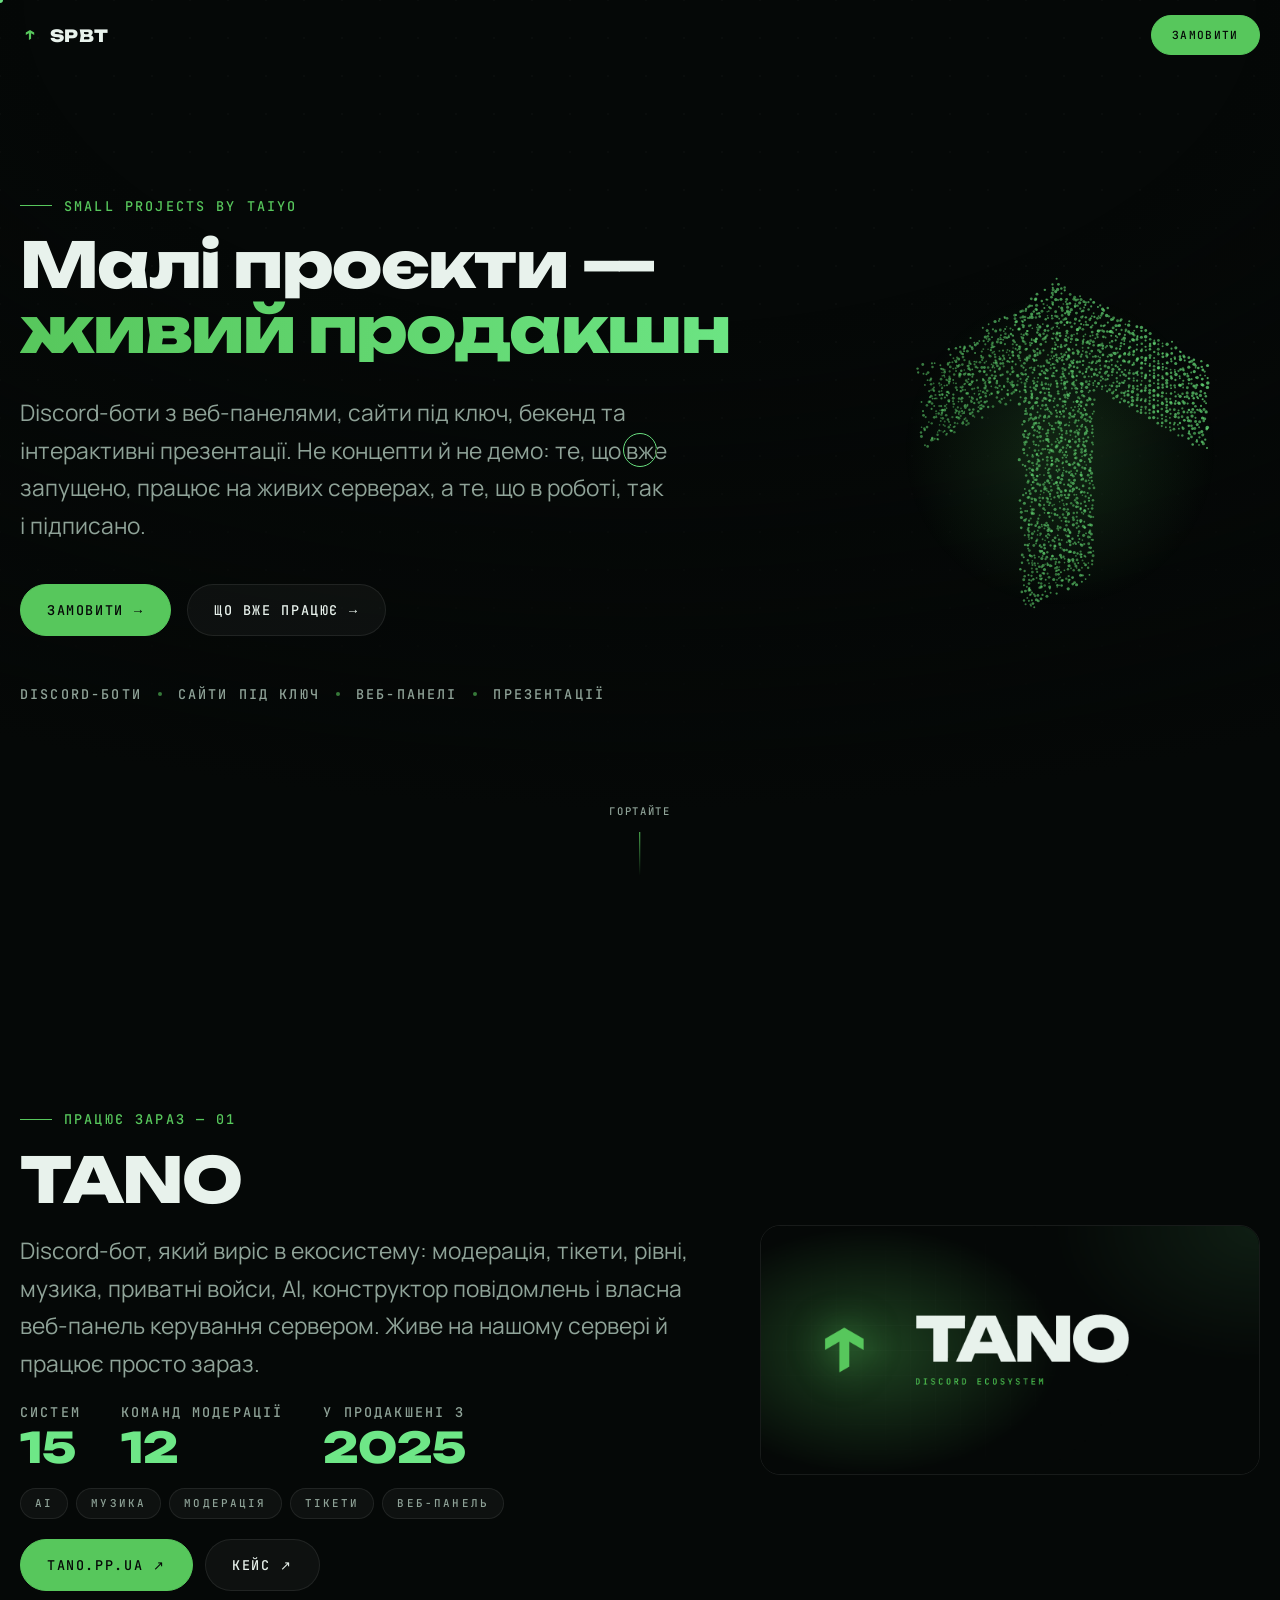
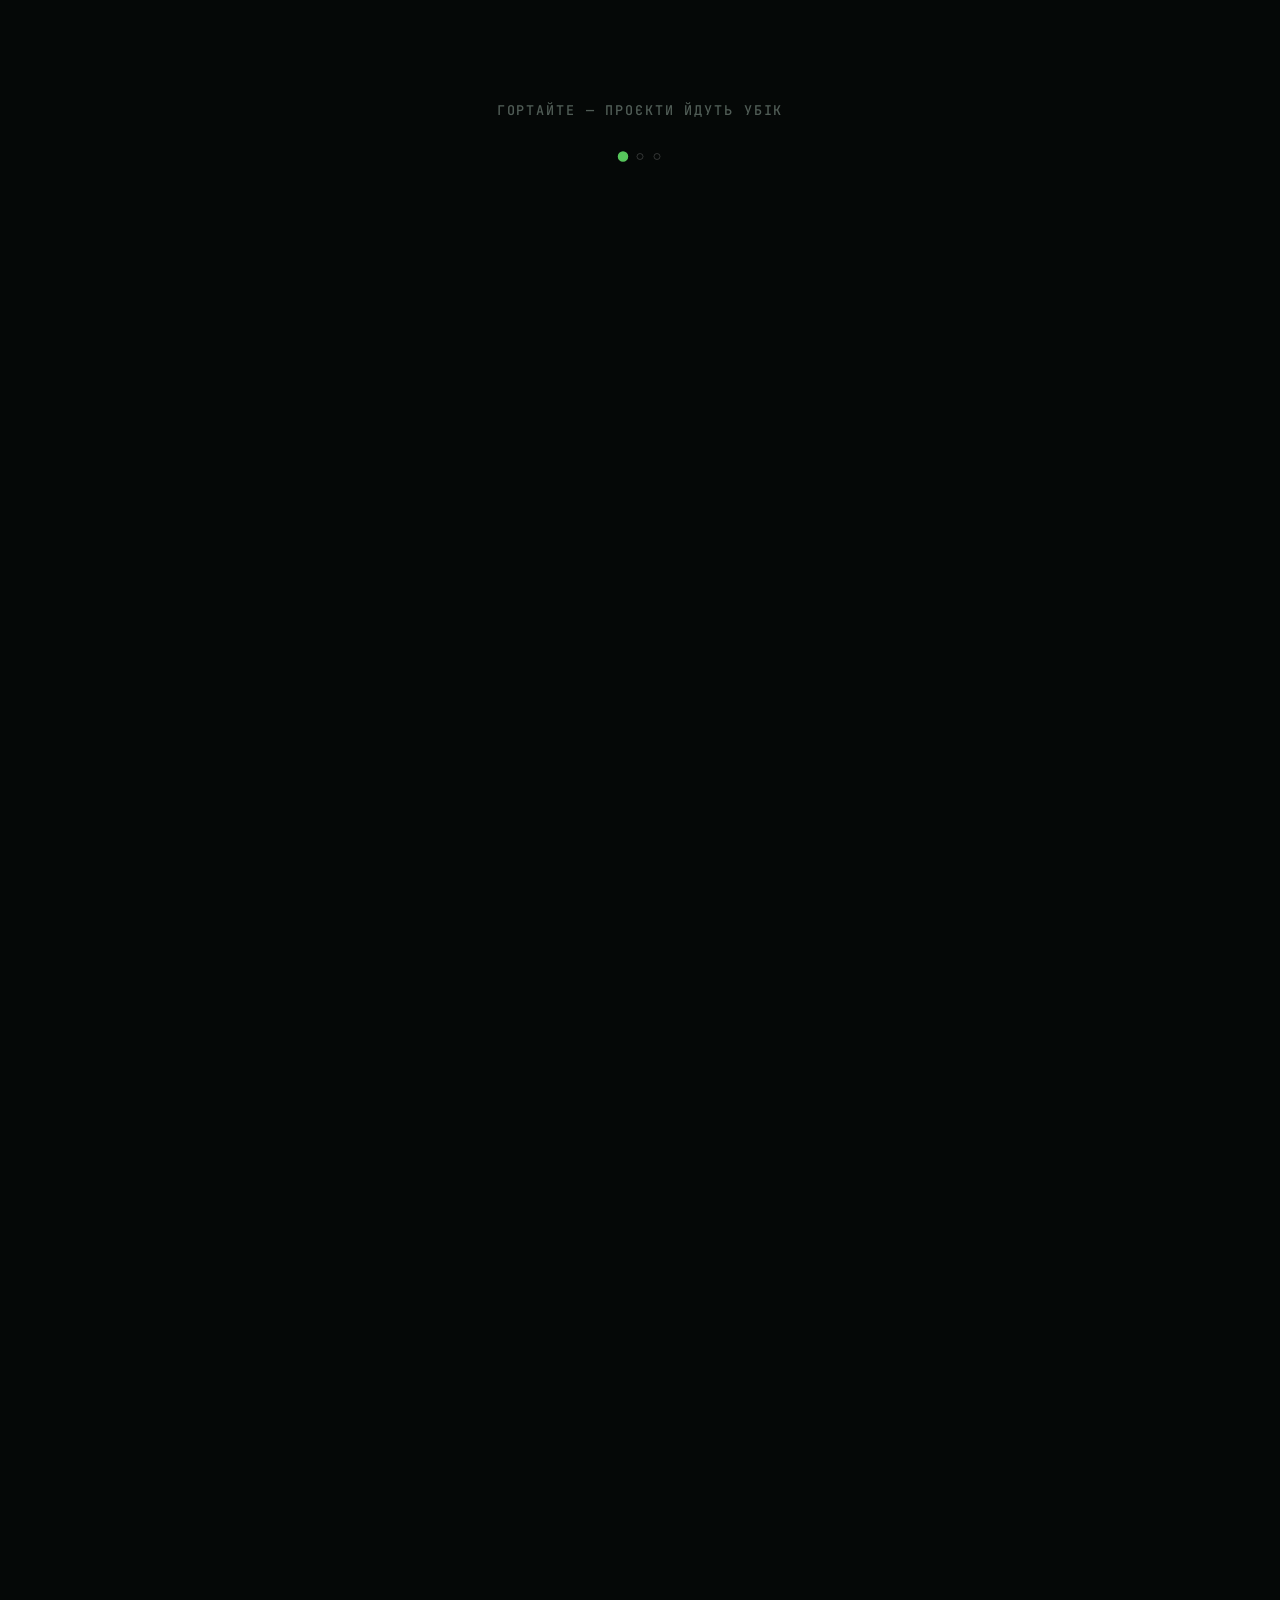
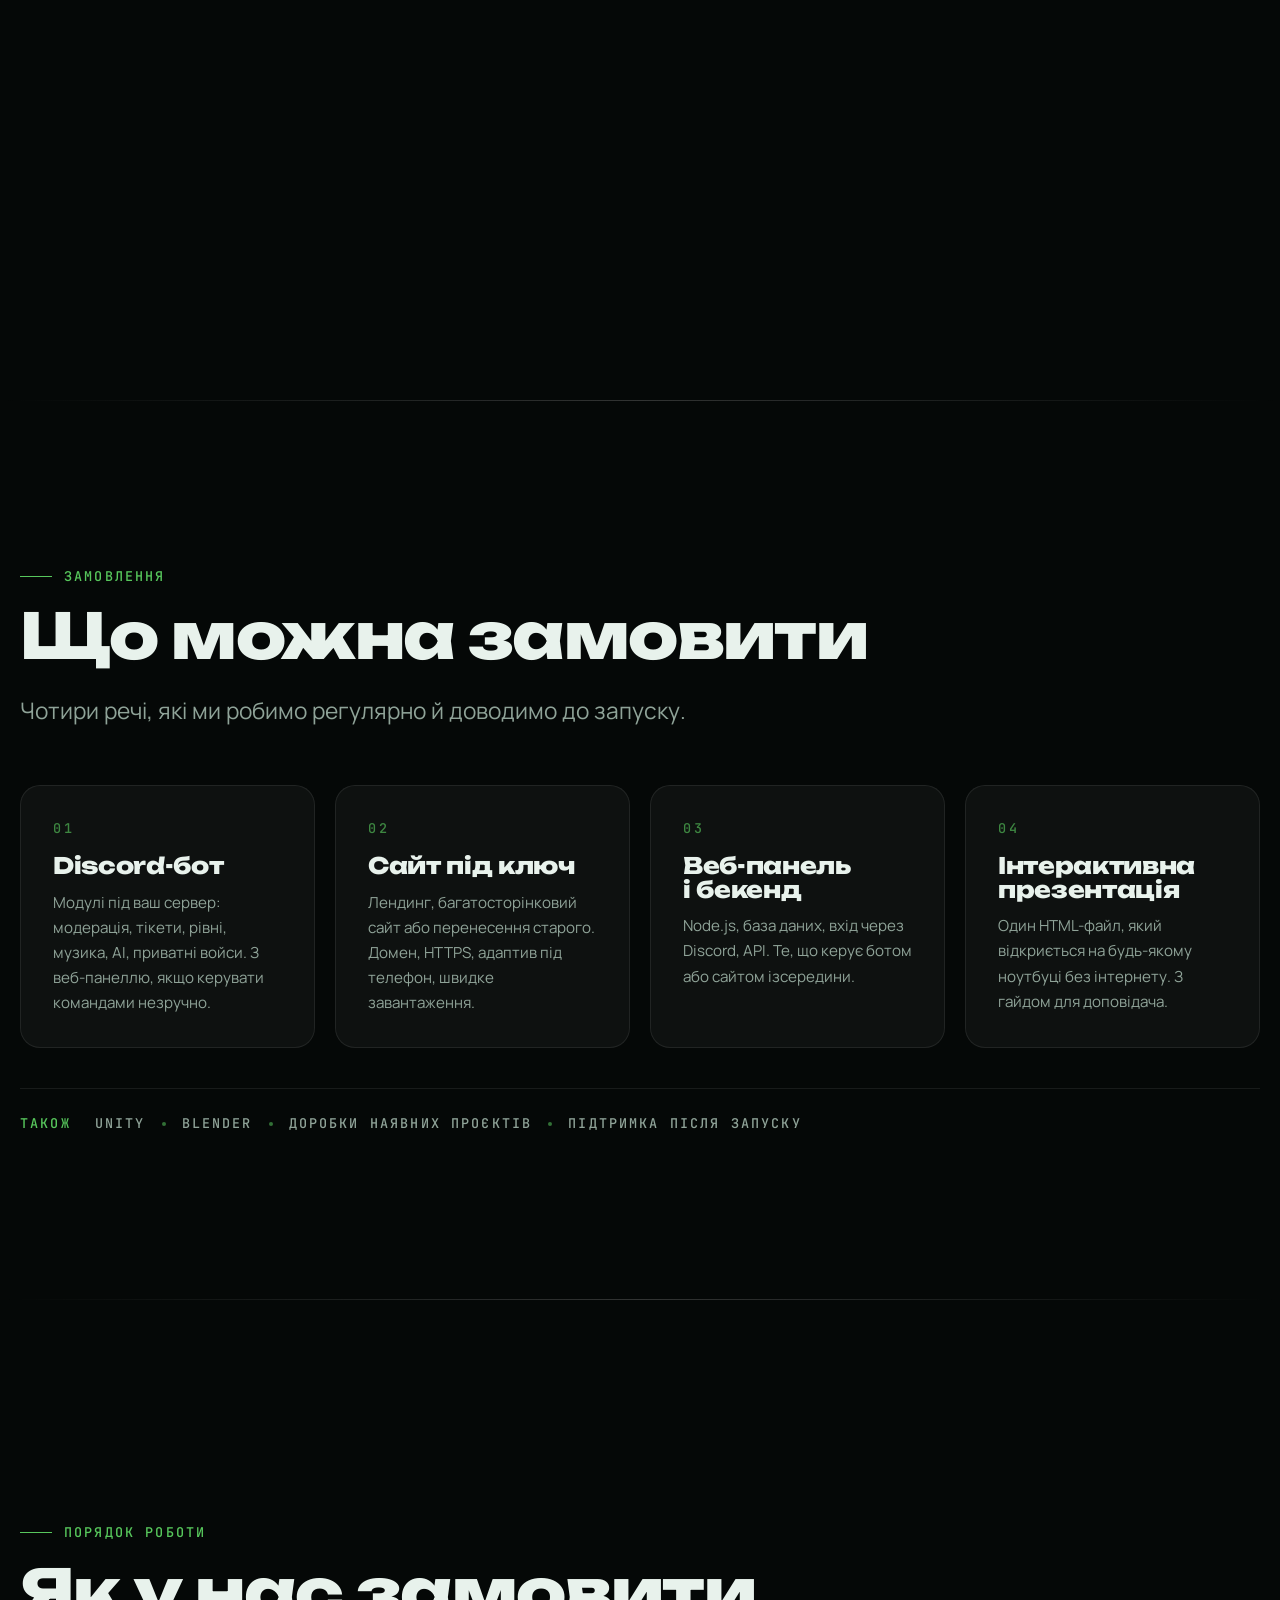
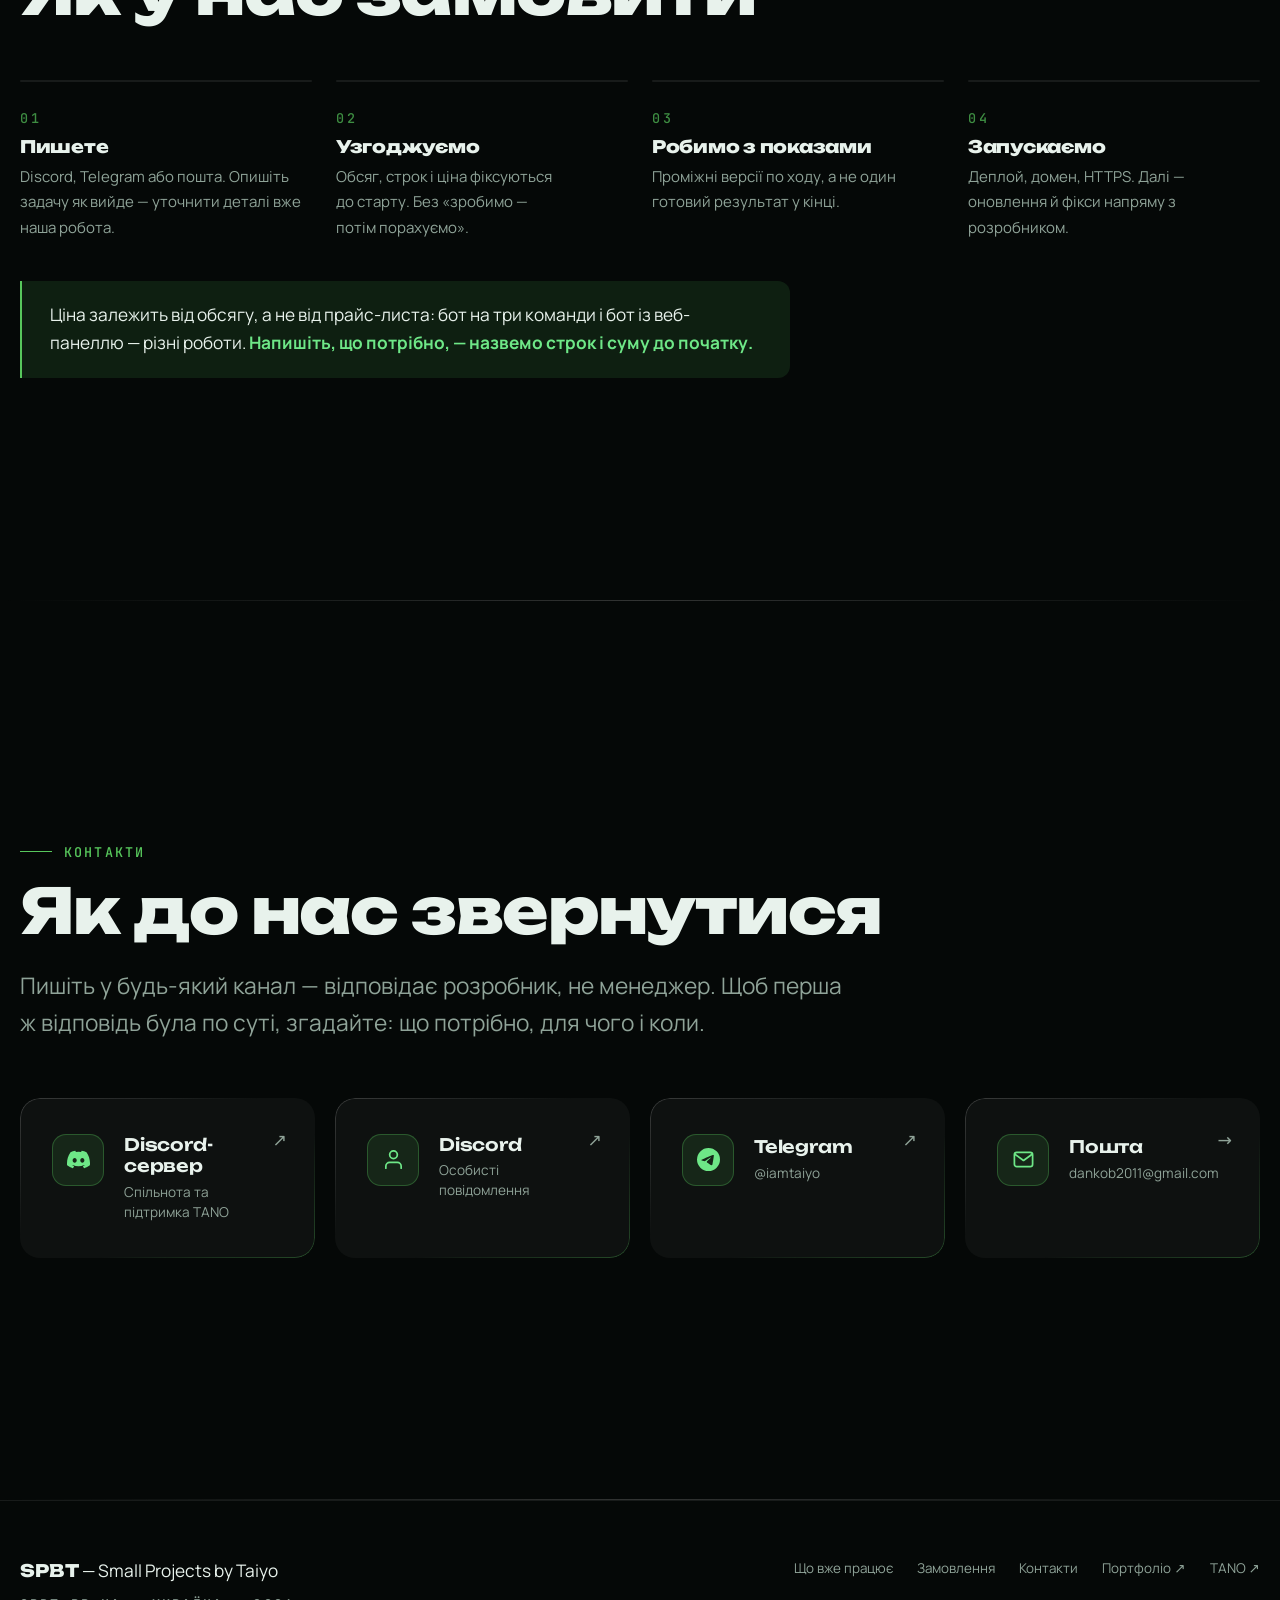
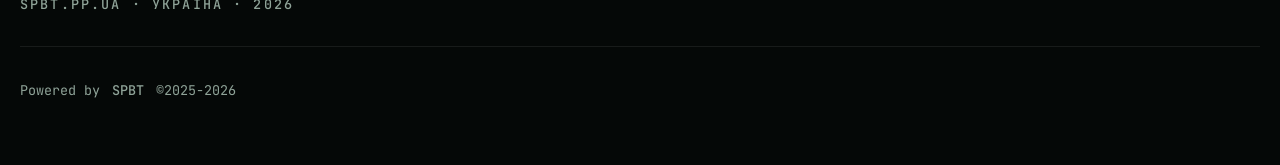
==== index.html @ ff8e498a "fix: say only "a school site" about the unlaunched project Same redaction as the portfolio: the inst" ====
<!doctype html>
<!-- `slides` scopes the scroll-snap layout to this page, exactly as on the
     portfolio: 404.html is an ordinary short document and must not inherit
     mandatory snapping or a zeroed scroll-padding. -->
<html lang="uk" class="slides">
<head>
<meta charset="utf-8">
<meta name="viewport" content="width=device-width,initial-scale=1">
<script>
  document.documentElement.classList.add('js');
  window.__spbtFailsafe = setTimeout(function () {
    document.documentElement.classList.add('js-stalled');
  }, 2500);
</script>
<title>SPBT</title>
<meta name="description" content="SPBT (Small Projects by Taiyo) — Discord-боти з веб-панелями, сайти під ключ, бекенд та інтерактивні презентації на замовлення. Дивіться, що вже працює, і пишіть напряму розробнику.">
<meta name="author" content="Taiyo Asano">
<meta name="theme-color" content="#050807">
<link rel="icon" href="/assets/img/favicon.svg" type="image/svg+xml">
<link rel="canonical" href="https://spbt.pp.ua/">
<meta property="og:type" content="website">
<meta property="og:locale" content="uk_UA">
<meta property="og:site_name" content="SPBT">
<meta property="og:title" content="SPBT — Discord-боти, сайти та презентації на замовлення">
<meta property="og:description" content="Малі проєкти — живий продакшн. Discord-боти з веб-панелями, сайти під ключ, бекенд та інтерактивні презентації. Пишіть напряму розробнику.">
<meta property="og:url" content="https://spbt.pp.ua/">
<meta property="og:image" content="https://spbt.pp.ua/assets/img/og.png">
<meta name="twitter:card" content="summary_large_image">
<meta name="twitter:title" content="SPBT — Discord-боти, сайти та презентації на замовлення">
<meta name="twitter:description" content="Малі проєкти — живий продакшн. Боти, сайти, бекенд, презентації. Пишіть напряму розробнику.">
<meta name="twitter:image" content="https://spbt.pp.ua/assets/img/og.png">
<link rel="preload" href="/assets/fonts/unbounded-800-cyrillic.woff2" as="font" type="font/woff2" crossorigin>
<link rel="preload" href="/assets/fonts/manrope-400-cyrillic.woff2" as="font" type="font/woff2" crossorigin>
<link rel="stylesheet" href="/assets/css/base.css">
<link rel="stylesheet" href="/assets/css/layout.css">
<link rel="stylesheet" href="/assets/css/components.css">
<link rel="stylesheet" href="/assets/css/spbt.css">
<script type="module" src="/assets/js/site.js"></script>
</head>
<body>
<canvas id="bg-grid" aria-hidden="true"></canvas>
<div class="cursor-dot" aria-hidden="true"></div>
<div class="cursor-ring" aria-hidden="true"></div>
<div class="page-wipe" aria-hidden="true"></div>

<a class="u-sr" href="#work">Перейти до вмісту</a>

<header class="nav" data-nav>
  <div class="nav__inner">
    <a class="nav__logo" href="#top" aria-label="SPBT — на початок">
      <svg viewBox="0 0 2000 2000" aria-hidden="true"><polygon points="1000,510 1420,755 1420,1000 1108,818 1108,1364 892,1490 892,818 580,1000 580,755" fill="currentColor"/></svg>
      SPBT
    </a>
    <a class="btn btn--sm btn--primary nav__cta" data-magnetic href="#contact">Замовити</a>
  </div>
</header>

<main>

  <!-- ═══ 01 · Hero ══════════════════════════════════════════════════ -->
  <section class="hero snap" id="top">
    <div class="hero__inner u-container">
      <div class="hero__copy">
        <p class="u-mono u-eyebrow" data-reveal>Small Projects by Taiyo</p>
        <!-- Заголовок без крапки в кінці й із незламним пробілом перед тире:
             тире не має лишатися саме на рядку, якщо рядок таки переноситься.
             Довжина рядків тут не декоративна, а вимірена — див. коментар про
             .hero__title у assets/css/spbt.css. -->
        <h1 class="hero__title">
          <span data-type-in>Малі проєкти&nbsp;—</span>
          <span class="u-outline" data-reveal data-reveal-delay="2">живий продакшн</span>
        </h1>
        <!-- Раніше тут стояло «усе, що на цій сторінці, вже працює» — і сама
             ж сторінка це заперечувала: сайт школи тричі позначений як
             «у розробці». Обіцянка, яку власний текст поруч спростовує, шкодить
             більше, ніж скромніше формулювання. -->
        <p class="hero__lead" data-reveal data-reveal-delay="1">
          Discord-боти з веб-панелями, сайти під ключ, бекенд та інтерактивні
          презентації. Не концепти й не демо: те, що вже запущено, працює на
          живих серверах, а те, що в роботі, так і підписано.
        </p>
        <div class="hero__actions" data-reveal data-reveal-delay="2">
          <a class="btn btn--primary" data-magnetic href="#contact">Замовити <span aria-hidden="true">→</span></a>
          <a class="btn" data-magnetic href="#work">Що вже працює <span aria-hidden="true">→</span></a>
        </div>
        <ul class="hero__tags u-mono" data-reveal data-reveal-delay="3">
          <li>Discord-боти</li><li>Сайти під ключ</li><li>Веб-панелі</li><li>Презентації</li>
        </ul>
      </div>

      <div class="hero__visual" data-reveal data-reveal-delay="2">
        <div class="glyph-card">
          <canvas id="hero-mark" aria-hidden="true"></canvas>
        </div>
      </div>
    </div>
    <div class="hero__scroll u-mono" aria-hidden="true"><span>Гортайте</span><i></i></div>
  </section>

  <!-- ═══ 02–04 · Що вже працює, горизонтально ═══════════════════════
       Те саме рішення, що на портфоліо: секція втричі вища за екран, у ній
       sticky-сцена, а рух панелей дає translateX від прогресу звичайної
       вертикальної прокрутки. Скрол лишається нативним — скролбар, клавіші
       й пошук по сторінці працюють. Три невидимі якорі дають по одній
       snap-точці на панель.                                           -->
  <section class="pjtrack" id="work" data-pjtrack>
    <span class="pjtrack__anchor pjtrack__anchor--1" aria-hidden="true"></span>
    <span class="pjtrack__anchor pjtrack__anchor--2" aria-hidden="true"></span>
    <span class="pjtrack__anchor pjtrack__anchor--3" aria-hidden="true"></span>

    <div class="pjtrack__stage">
      <div class="pjtrack__row" data-pjrow>

        <article class="pjslide pj" id="tano">
          <div class="u-container pj__inner">
            <div class="pj__copy">
              <p class="u-mono u-eyebrow" data-reveal>Працює зараз — 01</p>
              <h2 class="pj__title" data-reveal data-reveal-delay="1">TANO</h2>
              <p class="pj__lead" data-reveal data-reveal-delay="2">
                Discord-бот, який виріс в екосистему: модерація, тікети, рівні,
                музика, приватні войси, AI, конструктор повідомлень і власна
                веб-панель керування сервером. Живе на нашому сервері й працює
                просто зараз.
              </p>
              <dl class="stats" data-reveal data-reveal-delay="3">
                <div><dt class="u-mono">Систем</dt><dd data-counter="15">15</dd></div>
                <div><dt class="u-mono">Команд модерації</dt><dd data-counter="12">12</dd></div>
                <div><dt class="u-mono">У продакшені з</dt><dd>2025</dd></div>
              </dl>
              <ul class="chips u-mono" data-reveal data-reveal-delay="4">
                <li>AI</li><li>Музика</li><li>Модерація</li><li>Тікети</li><li>Веб-панель</li>
              </ul>
              <div class="card__actions" data-reveal data-reveal-delay="5">
                <a class="btn btn--primary" data-magnetic href="https://tano.pp.ua/" target="_blank" rel="noopener">tano.pp.ua <span aria-hidden="true">↗</span></a>
                <!-- aria-label, бо на сторінці два посилання з текстом «Кейс»:
                     у списку посилань екранного читача вони були б нерозрізненні.
                     Видимий текст входить у назву, тому керування голосом
                     («натисни Кейс») теж працює. -->
                <a class="btn" data-magnetic href="https://taiyo.is-a.dev/tano/" target="_blank" rel="noopener" aria-label="Кейс TANO">Кейс <span aria-hidden="true">↗</span></a>
              </div>
            </div>
            <div class="pj__visual" data-reveal data-reveal-delay="2">
              <img src="/assets/img/tano-banner.png" width="1280" height="640" loading="lazy"
                   alt="Логотип TANO: зелена стрілка-Т і напис TANO на темному тлі">
            </div>
          </div>
        </article>

        <article class="pjslide pj" id="sites">
          <div class="u-container pj__inner">
            <div class="pj__copy">
              <p class="u-mono u-eyebrow" data-reveal>Працює зараз — 02</p>
              <h2 class="pj__title" data-reveal data-reveal-delay="1">Сайти під ключ</h2>
              <p class="pj__lead" data-reveal data-reveal-delay="2">
                Верстка, бекенд, домен, HTTPS, деплой. Живі приклади —
                <strong class="u-nb">taiyo.is-a.dev</strong> і сторінка, яку ви читаєте:
                статика без фреймворків, самохостні шрифти, нуль залежностей.
                У роботі — сайт школи: оновлюємо дизайн.
              </p>
              <ul class="chips u-mono" data-reveal data-reveal-delay="3">
                <li>Статика</li><li>Node.js</li><li>GitHub Pages</li><li>Власний сервер</li><li>Адаптив</li>
              </ul>
              <div class="card__actions" data-reveal data-reveal-delay="4">
                <a class="btn btn--primary" data-magnetic href="https://taiyo.is-a.dev/" target="_blank" rel="noopener">taiyo.is-a.dev <span aria-hidden="true">↗</span></a>
              </div>
            </div>
            <!-- Знімок навмисно розмитий і під водяним знаком: проєкт не
                 запущено, а показувати чужу сторінку до релізу — не наше право.
                 Ні назви закладу, ні подробиць тут теж немає. Розмиття та штамп
                 накладені CSS-ом, сам файл недоторканий, тому на запуску це
                 знімається одним рядком. -->
            <div class="pj__visual" data-reveal data-reveal-delay="2">
              <div class="teaser__shot">
                <img src="/assets/img/ftl-shot.jpg" width="1100" height="688" loading="lazy"
                     alt="Розмитий фрагмент майбутнього сайту школи під водяним знаком «скоро»">
                <span class="teaser__mark" aria-hidden="true">
                  <i>СКОРО</i><i>СКОРО</i><i>СКОРО</i><i>СКОРО</i><i>СКОРО</i><i>СКОРО</i>
                </span>
              </div>
              <p class="u-mono teaser__state">Сайт школи — у розробці</p>
            </div>
          </div>
        </article>

        <article class="pjslide pj" id="decks">
          <div class="u-container pj__inner">
            <div class="pj__copy">
              <p class="u-mono u-eyebrow" data-reveal>Працює зараз — 03</p>
              <h2 class="pj__title" data-reveal data-reveal-delay="1">Інтерактивні презентації</h2>
              <p class="pj__lead" data-reveal data-reveal-delay="2">
                Доповідь як один HTML-файл: вшиті шрифти, робота без інтернету,
                керування пультом, інтерактивні слайди. Приклад — «Play, Emotions
                &amp; AI» для UATEFL Conference Lviv 2026. Замовниця — Olena Kobzar.
                Матеріали публікуються за її згодою.
              </p>
              <ul class="chips u-mono" data-reveal data-reveal-delay="3">
                <li>Один файл</li><li>Офлайн</li><li>Вшиті шрифти</li><li>Гайд для доповідача</li>
              </ul>
              <div class="card__actions" data-reveal data-reveal-delay="4">
                <a class="btn btn--primary" data-magnetic href="https://taiyo.is-a.dev/decks/" target="_blank" rel="noopener" aria-label="Кейс презентації">Кейс <span aria-hidden="true">↗</span></a>
                <a class="btn" data-magnetic href="#order">Замовити <span aria-hidden="true">→</span></a>
              </div>
            </div>
            <div class="pj__visual" data-reveal data-reveal-delay="2">
              <img src="/assets/img/deck-shot.jpg" width="1100" height="688" loading="lazy"
                   alt="Титульний слайд презентації Play, Emotions and AI із заголовком та даними доповідачки">
            </div>
          </div>
        </article>

      </div><!-- /.pjtrack__row -->

      <div class="pjtrack__dots" data-pjdots aria-hidden="true">
        <span class="is-on"></span><span></span><span></span>
      </div>
      <p class="pjtrack__hint u-mono" aria-hidden="true">Гортайте — проєкти йдуть убік</p>
    </div><!-- /.pjtrack__stage -->
  </section>

  <!-- ═══ 05 · Що можна замовити ═════════════════════════════════════ -->
  <section class="section section--soft snap" id="order">
    <div class="u-container">
      <p class="u-mono u-eyebrow" data-reveal>Замовлення</p>
      <h2 class="section__title" data-reveal data-reveal-delay="1">Що можна замовити</h2>
      <p class="section__lead" data-reveal data-reveal-delay="2">
        Чотири речі, які ми робимо регулярно й доводимо до запуску.
      </p>
      <div class="cards cards--offer">
        <article class="card card--skill" data-tilt data-reveal data-reveal-delay="1">
          <span class="card__num u-mono">01</span>
          <h3>Discord-бот</h3>
          <p>Модулі під ваш сервер: модерація, тікети, рівні, музика, AI,
             приватні войси. З веб-панеллю, якщо керувати командами незручно.</p>
        </article>
        <article class="card card--skill" data-tilt data-reveal data-reveal-delay="2">
          <span class="card__num u-mono">02</span>
          <h3>Сайт під ключ</h3>
          <p>Лендинг, багатосторінковий сайт або перенесення старого. Домен, HTTPS,
             адаптив під телефон, швидке завантаження.</p>
        </article>
        <article class="card card--skill" data-tilt data-reveal data-reveal-delay="3">
          <span class="card__num u-mono">03</span>
          <h3>Веб-панель і бекенд</h3>
          <p>Node.js, база даних, вхід через Discord, API. Те, що керує ботом
             або сайтом ізсередини.</p>
        </article>
        <article class="card card--skill" data-tilt data-reveal data-reveal-delay="4">
          <span class="card__num u-mono">04</span>
          <h3>Інтерактивна презентація</h3>
          <p>Один HTML-файл, який відкриється на будь-якому ноутбуці без
             інтернету. З гайдом для доповідача.</p>
        </article>
      </div>
      <div class="also" data-reveal data-reveal-delay="5">
        <p class="also__label u-mono">Також</p>
        <ul class="facts u-mono">
          <li>Unity</li><li>Blender</li><li>Доробки наявних проєктів</li><li>Підтримка після запуску</li>
        </ul>
      </div>
    </div>
  </section>

  <!-- ═══ 06 · Як замовити ═══════════════════════════════════════════ -->
  <section class="section snap" id="how">
    <div class="u-container">
      <p class="u-mono u-eyebrow" data-reveal>Порядок роботи</p>
      <h2 class="section__title" data-reveal data-reveal-delay="1">Як у нас замовити</h2>
      <div class="flow">
        <div class="flow__step" data-reveal data-reveal-delay="1">
          <span class="flow__num u-mono">01</span>
          <h3>Пишете</h3>
          <p>Discord, Telegram або пошта. Опишіть задачу як вийде — уточнити
             деталі вже наша робота.</p>
        </div>
        <div class="flow__step" data-reveal data-reveal-delay="2">
          <span class="flow__num u-mono">02</span>
          <h3>Узгоджуємо</h3>
          <p>Обсяг, строк і ціна фіксуються до старту. Без «зробимо — потім
             порахуємо».</p>
        </div>
        <div class="flow__step" data-reveal data-reveal-delay="3">
          <span class="flow__num u-mono">03</span>
          <h3>Робимо з показами</h3>
          <p>Проміжні версії по ходу, а не один готовий результат у кінці.</p>
        </div>
        <div class="flow__step" data-reveal data-reveal-delay="4">
          <span class="flow__num u-mono">04</span>
          <h3>Запускаємо</h3>
          <p>Деплой, домен, HTTPS. Далі — оновлення й фікси напряму
             з розробником.</p>
        </div>
      </div>
      <p class="note" data-reveal data-reveal-delay="5">
        Ціна залежить від обсягу, а не від прайс-листа: бот на три команди
        і бот із веб-панеллю — різні роботи.
        <strong>Напишіть, що потрібно, — назвемо строк і суму до початку.</strong>
      </p>
    </div>
  </section>

  <!-- ═══ 07 · Контакти ══════════════════════════════════════════════ -->
  <section class="section section--soft snap" id="contact">
    <div class="u-container">
      <p class="u-mono u-eyebrow" data-reveal>Контакти</p>
      <h2 class="section__title" data-reveal data-reveal-delay="1">Як до нас звернутися</h2>
      <p class="section__lead" data-reveal data-reveal-delay="2">
        Пишіть у будь-який канал — відповідає розробник, не менеджер. Щоб перша
        ж відповідь була по суті, згадайте: що потрібно, для чого і коли.
      </p>
      <ul class="tiles">
        <li><a class="tile" data-magnetic data-reveal data-reveal-delay="1"
               href="https://discord.com/invite/b8QpW8W6fR" target="_blank" rel="noopener">
          <span class="tile__icon" aria-hidden="true"><svg viewBox="0 0 24 24" fill="currentColor"><path d="M20.317 4.37a19.79 19.79 0 0 0-4.885-1.515.074.074 0 0 0-.079.037c-.21.375-.444.865-.608 1.25a18.27 18.27 0 0 0-5.487 0 12.64 12.64 0 0 0-.617-1.25.077.077 0 0 0-.079-.037A19.736 19.736 0 0 0 3.677 4.37a.07.07 0 0 0-.032.027C.533 9.046-.32 13.58.099 18.058a.082.082 0 0 0 .031.056 19.9 19.9 0 0 0 5.993 3.03.078.078 0 0 0 .084-.028c.462-.63.874-1.295 1.226-1.994a.076.076 0 0 0-.041-.106 13.1 13.1 0 0 1-1.872-.892.077.077 0 0 1-.008-.128c.126-.094.252-.192.372-.291a.074.074 0 0 1 .078-.01c3.928 1.793 8.18 1.793 12.061 0a.074.074 0 0 1 .079.009c.12.099.246.198.373.292a.077.077 0 0 1-.007.128c-.598.35-1.22.644-1.873.891a.077.077 0 0 0-.04.107c.36.698.772 1.363 1.225 1.993a.076.076 0 0 0 .084.029 19.84 19.84 0 0 0 6.002-3.03.077.077 0 0 0 .032-.055c.5-5.177-.838-9.674-3.549-13.66a.061.061 0 0 0-.031-.029ZM8.02 15.331c-1.183 0-2.157-1.086-2.157-2.419 0-1.333.955-2.419 2.157-2.419 1.211 0 2.176 1.095 2.157 2.419 0 1.333-.956 2.419-2.157 2.419Zm7.975 0c-1.183 0-2.157-1.086-2.157-2.419 0-1.333.955-2.419 2.157-2.419 1.211 0 2.176 1.095 2.157 2.419 0 1.333-.946 2.419-2.157 2.419Z"/></svg></span>
          <span class="tile__label">Discord-сервер</span>
          <span class="tile__meta u-muted">Спільнота та підтримка TANO</span>
          <span class="tile__arrow" aria-hidden="true">↗</span>
        </a></li>

        <li><a class="tile" data-magnetic data-reveal data-reveal-delay="2"
               href="https://discord.com/users/1081494299205705738" target="_blank" rel="noopener">
          <span class="tile__icon" aria-hidden="true"><svg viewBox="0 0 24 24" fill="none" stroke="currentColor" stroke-width="1.8" stroke-linecap="round" stroke-linejoin="round"><path d="M20 21v-2a4 4 0 0 0-4-4H8a4 4 0 0 0-4 4v2"/><circle cx="12" cy="7" r="4"/></svg></span>
          <span class="tile__label">Discord</span>
          <span class="tile__meta u-muted">Особисті повідомлення</span>
          <span class="tile__arrow" aria-hidden="true">↗</span>
        </a></li>

        <li><a class="tile" data-magnetic data-reveal data-reveal-delay="3"
               href="https://t.me/iamtaiyo" target="_blank" rel="noopener">
          <span class="tile__icon" aria-hidden="true"><svg viewBox="0 0 24 24" fill="currentColor"><path d="M11.944 0A12 12 0 0 0 0 12a12 12 0 0 0 12 12 12 12 0 0 0 12-12A12 12 0 0 0 12 0a12 12 0 0 0-.056 0zm4.962 7.224c.1-.002.321.023.465.14a.506.506 0 0 1 .171.325c.016.093.036.306.02.472-.18 1.898-.962 6.502-1.36 8.627-.168.9-.499 1.201-.82 1.23-.696.065-1.225-.46-1.9-.902-1.056-.693-1.653-1.124-2.678-1.8-1.185-.78-.417-1.21.258-1.91.177-.184 3.247-2.977 3.307-3.23.007-.032.014-.15-.056-.212s-.174-.041-.249-.024c-.106.024-1.793 1.14-5.061 3.345-.48.33-.913.49-1.302.48-.428-.008-1.252-.241-1.865-.44-.752-.245-1.349-.374-1.297-.789.027-.216.325-.437.893-.663 3.498-1.524 5.83-2.529 6.998-3.014 3.332-1.386 4.025-1.627 4.476-1.635z"/></svg></span>
          <span class="tile__label">Telegram</span>
          <span class="tile__meta u-muted">@iamtaiyo</span>
          <span class="tile__arrow" aria-hidden="true">↗</span>
        </a></li>

        <li><a class="tile" data-magnetic data-reveal data-reveal-delay="4" href="mailto:dankob2011@gmail.com">
          <span class="tile__icon" aria-hidden="true"><svg viewBox="0 0 24 24" fill="none" stroke="currentColor" stroke-width="1.8" stroke-linecap="round" stroke-linejoin="round"><rect x="2.5" y="4.5" width="19" height="15" rx="2.5"/><path d="m3 6.5 9 6.5 9-6.5"/></svg></span>
          <span class="tile__label">Пошта</span>
          <span class="tile__meta u-muted">dankob2011@gmail.com</span>
          <span class="tile__arrow" aria-hidden="true">→</span>
        </a></li>
      </ul>
    </div>
  </section>

</main>

<footer class="footer">
  <div class="u-container footer__inner">
    <div class="footer__brand">
      <p><strong>SPBT</strong> — Small Projects by Taiyo</p>
      <p class="footer__meta u-mono">spbt.pp.ua · Україна · 2026</p>
    </div>
    <nav class="footer__nav" aria-label="Навігація у футері">
      <a href="#work">Що вже працює</a>
      <a href="#order">Замовлення</a>
      <a href="#contact">Контакти</a>
      <a href="https://taiyo.is-a.dev/" target="_blank" rel="noopener">Портфоліо <span aria-hidden="true">↗</span></a>
      <a href="https://tano.pp.ua/" target="_blank" rel="noopener">TANO <span aria-hidden="true">↗</span></a>
    </nav>
    <p class="footer__powered">
      Powered by <strong>SPBT</strong> <span>&copy;2025-2026</span>
    </p>
  </div>
</footer>
</body>
</html>
---- assets/css/base.css ----
/* ─── Fonts (self-hosted, latin + cyrillic subsets) ─────────────────────── */
@font-face{font-family:'JetBrains Mono';font-style:normal;font-weight:400;font-display:swap;src:url('/assets/fonts/jetbrains-mono-400-cyrillic.woff2') format('woff2');unicode-range:U+0301, U+0400-045F, U+0490-0491, U+04B0-04B1, U+2116;}
@font-face{font-family:'JetBrains Mono';font-style:normal;font-weight:400;font-display:swap;src:url('/assets/fonts/jetbrains-mono-400-latin.woff2') format('woff2');unicode-range:U+0000-00FF, U+0131, U+0152-0153, U+02BB-02BC, U+02C6, U+02DA, U+02DC, U+0304, U+0308, U+0329, U+2000-206F, U+20AC, U+2122, U+2191, U+2193, U+2212, U+2215, U+FEFF, U+FFFD;}
@font-face{font-family:'JetBrains Mono';font-style:normal;font-weight:500;font-display:swap;src:url('/assets/fonts/jetbrains-mono-500-cyrillic.woff2') format('woff2');unicode-range:U+0301, U+0400-045F, U+0490-0491, U+04B0-04B1, U+2116;}
@font-face{font-family:'JetBrains Mono';font-style:normal;font-weight:500;font-display:swap;src:url('/assets/fonts/jetbrains-mono-500-latin.woff2') format('woff2');unicode-range:U+0000-00FF, U+0131, U+0152-0153, U+02BB-02BC, U+02C6, U+02DA, U+02DC, U+0304, U+0308, U+0329, U+2000-206F, U+20AC, U+2122, U+2191, U+2193, U+2212, U+2215, U+FEFF, U+FFFD;}
@font-face{font-family:'Manrope';font-style:normal;font-weight:400;font-display:swap;src:url('/assets/fonts/manrope-400-cyrillic.woff2') format('woff2');unicode-range:U+0301, U+0400-045F, U+0490-0491, U+04B0-04B1, U+2116;}
@font-face{font-family:'Manrope';font-style:normal;font-weight:400;font-display:swap;src:url('/assets/fonts/manrope-400-latin.woff2') format('woff2');unicode-range:U+0000-00FF, U+0131, U+0152-0153, U+02BB-02BC, U+02C6, U+02DA, U+02DC, U+0304, U+0308, U+0329, U+2000-206F, U+20AC, U+2122, U+2191, U+2193, U+2212, U+2215, U+FEFF, U+FFFD;}
@font-face{font-family:'Manrope';font-style:normal;font-weight:500;font-display:swap;src:url('/assets/fonts/manrope-500-cyrillic.woff2') format('woff2');unicode-range:U+0301, U+0400-045F, U+0490-0491, U+04B0-04B1, U+2116;}
@font-face{font-family:'Manrope';font-style:normal;font-weight:500;font-display:swap;src:url('/assets/fonts/manrope-500-latin.woff2') format('woff2');unicode-range:U+0000-00FF, U+0131, U+0152-0153, U+02BB-02BC, U+02C6, U+02DA, U+02DC, U+0304, U+0308, U+0329, U+2000-206F, U+20AC, U+2122, U+2191, U+2193, U+2212, U+2215, U+FEFF, U+FFFD;}
@font-face{font-family:'Manrope';font-style:normal;font-weight:700;font-display:swap;src:url('/assets/fonts/manrope-700-cyrillic.woff2') format('woff2');unicode-range:U+0301, U+0400-045F, U+0490-0491, U+04B0-04B1, U+2116;}
@font-face{font-family:'Manrope';font-style:normal;font-weight:700;font-display:swap;src:url('/assets/fonts/manrope-700-latin.woff2') format('woff2');unicode-range:U+0000-00FF, U+0131, U+0152-0153, U+02BB-02BC, U+02C6, U+02DA, U+02DC, U+0304, U+0308, U+0329, U+2000-206F, U+20AC, U+2122, U+2191, U+2193, U+2212, U+2215, U+FEFF, U+FFFD;}
@font-face{font-family:'Unbounded';font-style:normal;font-weight:600;font-display:swap;src:url('/assets/fonts/unbounded-600-cyrillic.woff2') format('woff2');unicode-range:U+0301, U+0400-045F, U+0490-0491, U+04B0-04B1, U+2116;}
@font-face{font-family:'Unbounded';font-style:normal;font-weight:600;font-display:swap;src:url('/assets/fonts/unbounded-600-latin.woff2') format('woff2');unicode-range:U+0000-00FF, U+0131, U+0152-0153, U+02BB-02BC, U+02C6, U+02DA, U+02DC, U+0304, U+0308, U+0329, U+2000-206F, U+20AC, U+2122, U+2191, U+2193, U+2212, U+2215, U+FEFF, U+FFFD;}
@font-face{font-family:'Unbounded';font-style:normal;font-weight:800;font-display:swap;src:url('/assets/fonts/unbounded-800-cyrillic.woff2') format('woff2');unicode-range:U+0301, U+0400-045F, U+0490-0491, U+04B0-04B1, U+2116;}
@font-face{font-family:'Unbounded';font-style:normal;font-weight:800;font-display:swap;src:url('/assets/fonts/unbounded-800-latin.woff2') format('woff2');unicode-range:U+0000-00FF, U+0131, U+0152-0153, U+02BB-02BC, U+02C6, U+02DA, U+02DC, U+0304, U+0308, U+0329, U+2000-206F, U+20AC, U+2122, U+2191, U+2193, U+2212, U+2215, U+FEFF, U+FFFD;}

/* ─── Tokens ────────────────────────────────────────────────────────────── */
:root{
  --bg:#050807;
  --bg-soft:#07110C;
  --surface:rgba(255,255,255,.04);
  --surface-hi:rgba(255,255,255,.07);
  --border:rgba(255,255,255,.08);
  --border-hi:rgba(255,255,255,.18);
  --text:#E8F2EC;
  --muted:#8FA398;
  --green:#57C75C;
  --green-hi:#6EE787;

  --green-soft:rgba(87,199,92,.12);
  --green-line:rgba(87,199,92,.32);
  --glow:0 0 44px rgba(87,199,92,.26);
  --glow-sm:0 0 22px rgba(87,199,92,.22);

  --font-display:'Unbounded',system-ui,sans-serif;
  --font-body:'Manrope',system-ui,sans-serif;
  --font-mono:'JetBrains Mono',ui-monospace,'Cascadia Mono',monospace;

  --step--1:clamp(.76rem,.73rem + .16vw,.84rem);
  --step-0:clamp(1rem,.96rem + .2vw,1.08rem);
  --step-1:clamp(1.16rem,1.06rem + .5vw,1.42rem);
  --step-2:clamp(1.7rem,1.35rem + 1.6vw,2.7rem);
  --step-3:clamp(2.2rem,1.6rem + 2.9vw,4rem);
  --step-4:clamp(2.05rem,1.15rem + 4.6vw,4.4rem);

  --space:8px;
  --container:1280px;
  --radius:20px;
  --radius-sm:12px;
  --ease:cubic-bezier(.22,1,.36,1);
  --ease-io:cubic-bezier(.65,0,.35,1);
  --nav-h:72px;

  color-scheme:dark;
}

/* ─── Phone display scale ───────────────────────────────────────────────────
   The clamp *floors* were not the binding term — at 320px the fluid middle
   already computes ~33px for --step-4 and ~35px for --step-3, so lowering the
   floors would have changed almost nothing. The slope is what has to come
   down. Unbounded 800 at -.025em tracking fits roughly 7.5 glyphs per line in
   a 265px measure, which is why an h2 like "Один розробник — увесь шлях
   проєкту" wrapped to five lines. Scoped below 620px so every desktop size
   stays byte-identical. */
@media (max-width:620px){
  :root{
    --step-3:clamp(1.7rem,1.05rem + 3.4vw,4rem);
    --step-4:clamp(1.75rem,.95rem + 4.1vw,4.4rem);
  }
}

/* ─── Reset ─────────────────────────────────────────────────────────────── */
*,*::before,*::after{box-sizing:border-box;}

html{
  scroll-behavior:smooth;
  /* Keeps an anchored heading clear of the fixed nav on the ordinary long
     pages (/tano/, /ftl/, /decks/), whose anchors land top-aligned. On the
     slide page it is zeroed again (`html.slides` in layout.css) — there every
     target is a viewport-height box that centres its own content, so this
     padding would only push all of them down by its own value. */
  scroll-padding-top:calc(var(--nav-h) + var(--space)*2);
  -webkit-text-size-adjust:100%;
}

body{
  margin:0;
  background:var(--bg);
  color:var(--text);
  font-family:var(--font-body);
  font-size:var(--step-0);
  line-height:1.65;
  font-synthesis-weight:none;
  -webkit-font-smoothing:antialiased;
  text-rendering:optimizeLegibility;
  overflow-x:hidden;
}

img,svg,canvas,video{display:block;max-width:100%;}
img{height:auto;}
a{color:inherit;text-decoration:none;}
button{font:inherit;color:inherit;background:none;border:0;cursor:pointer;}
ul,ol,dl,dd{margin:0;padding:0;list-style:none;}
figure{margin:0;}

h1,h2,h3,h4{
  font-family:var(--font-display);
  font-weight:800;
  line-height:1.04;
  letter-spacing:-.025em;
  margin:0;
  text-wrap:balance;
}
h1{font-size:var(--step-4);}
h2{font-size:var(--step-3);}
h3{font-size:var(--step-1);letter-spacing:-.015em;}

p{margin:0 0 calc(var(--space)*2);text-wrap:pretty;}
p:last-child{margin-bottom:0;}
strong{font-weight:700;}

::selection{background:var(--green);color:var(--bg);}

:focus-visible{
  outline:2px solid var(--green-hi);
  outline-offset:3px;
  border-radius:4px;
}

/* ─── Utilities ─────────────────────────────────────────────────────────── */
.u-container{
  width:min(100% - calc(var(--space)*5),var(--container));
  margin-inline:auto;
}

.u-mono{
  font-family:var(--font-mono);
  font-size:var(--step--1);
  font-weight:500;
  letter-spacing:.16em;
  text-transform:uppercase;
  line-height:1.5;
}

.u-eyebrow{
  color:var(--green);
  display:flex;
  align-items:center;
  gap:calc(var(--space)*1.5);
  margin:0 0 calc(var(--space)*2);
}
.u-eyebrow::before{
  content:'';
  width:calc(var(--space)*4);
  height:1px;
  background:var(--green);
  flex:none;
}

.u-muted{color:var(--muted);}

/* Акцентний рядок заголовка — градієнт по літерах.
   Раніше тут було -webkit-text-stroke, і воно розсипалось: заголовки
   успадковують letter-spacing:-.025em, що для залитого тексту непомітно
   (заливки зливаються в одну форму), але в обведенні кожен край стає видимою
   лінією — і злиплі гліфи Unbounded 800 перетворювались на клубок.
   Градієнт дає обʼєм без жодних контурів, тому проблема зникає разом зі
   стежкою. Ім'я класу лишаємо: воно вже стоїть у розмітці всіх сторінок. */
.u-outline{
  background:linear-gradient(96deg,var(--green) 0%,var(--green-hi) 46%,var(--green) 100%);
  background-size:220% 100%;
  -webkit-background-clip:text;
  background-clip:text;
  color:transparent;
}
/* Старі рухи браузера без background-clip:text показали б порожнє місце. */
@supports not ((-webkit-background-clip:text) or (background-clip:text)){
  .u-outline{background:none;color:var(--green);}
}
/* Повільний зсув градієнта — літери «дихають». Тільки коли анімації дозволені. */
@media (prefers-reduced-motion:no-preference){
  .u-outline{animation:u-outline-drift 9s var(--ease-io) infinite alternate;}
}
@keyframes u-outline-drift{
  from{background-position:0% 50%;}
  to{background-position:100% 50%;}
}

.u-lead{
  font-size:var(--step-1);
  color:var(--muted);
  max-width:58ch;
}

.u-sr{
  position:absolute;
  width:1px;height:1px;
  padding:0;margin:-1px;
  overflow:hidden;
  clip-path:inset(50%);
  white-space:nowrap;
}
.u-sr:focus{
  position:fixed;
  top:calc(var(--space)*2);
  left:calc(var(--space)*2);
  width:auto;height:auto;
  margin:0;padding:calc(var(--space)*1.5) calc(var(--space)*3);
  clip-path:none;
  background:var(--green);
  color:var(--bg);
  border-radius:999px;
  font-family:var(--font-mono);
  font-size:var(--step--1);
  text-transform:uppercase;
  letter-spacing:.14em;
  z-index:100;
}

/* ─── Reduced motion ────────────────────────────────────────────────────── */
@media (prefers-reduced-motion:reduce){
  html{scroll-behavior:auto;}
  *,*::before,*::after{
    animation-duration:.01ms !important;
    animation-iteration-count:1 !important;
    transition-duration:.01ms !important;
  }
}
---- assets/css/layout.css ----
/* ═══ Global canvas layers ═══════════════════════════════════════════════ */
#bg-grid{
  position:fixed;
  inset:0;
  width:100%;
  height:100%;
  z-index:-2;
  opacity:.6;
  pointer-events:none;
}

body::after{ /* vignette so text always wins over the grid */
  content:'';
  position:fixed;
  inset:0;
  z-index:-1;
  pointer-events:none;
  background:radial-gradient(120% 90% at 50% 0%,transparent 40%,var(--bg) 100%);
}

/* ═══ Cursor ═════════════════════════════════════════════════════════════ */
/* Opt-in, not opt-out: if the script never runs the native cursor stays. */
.cursor-dot,
.cursor-ring{
  display:none;
  position:fixed;
  top:0;left:0;
  z-index:90;
  pointer-events:none;
  border-radius:50%;
  mix-blend-mode:difference;
  will-change:transform;
}
body.cursor-fx .cursor-dot,
body.cursor-fx .cursor-ring{display:block;}
.cursor-dot{
  width:6px;height:6px;
  margin:-3px 0 0 -3px;
  background:var(--green-hi);
}
.cursor-ring{
  width:34px;height:34px;
  margin:-17px 0 0 -17px;
  border:1px solid var(--green-hi);
  transition:width .3s var(--ease),height .3s var(--ease),margin .3s var(--ease),opacity .3s;
}
.cursor-ring.is-hot{
  width:58px;height:58px;
  margin:-29px 0 0 -29px;
  background:rgba(110,231,135,.08);
}
body.cursor-fx,
body.cursor-fx a,
body.cursor-fx button{cursor:none;}

/* ═══ Page transition wipe ═══════════════════════════════════════════════ */
.page-wipe{
  position:fixed;
  inset:0;
  z-index:120;
  background:var(--green);
  transform:scaleY(0);
  transform-origin:bottom;
  pointer-events:none;
}
.page-wipe.is-out{
  transform:scaleY(1);
  transition:transform .42s var(--ease-io);
}
.page-wipe.is-in{
  transform:scaleY(0);
  transform-origin:top;
  transition:transform .52s var(--ease-io);
}

/* ═══ Navbar ═════════════════════════════════════════════════════════════ */
.nav{
  position:fixed;
  top:0;left:0;right:0;
  z-index:80;
  height:var(--nav-h);
  display:flex;
  align-items:center;
  transition:transform .45s var(--ease),background .35s,border-color .35s,backdrop-filter .35s;
  border-bottom:1px solid transparent;
}
.nav--solid{
  background:rgba(5,8,7,.72);
  backdrop-filter:blur(18px) saturate(140%);
  -webkit-backdrop-filter:blur(18px) saturate(140%);
  border-bottom-color:var(--border);
}
.nav--hidden{transform:translateY(-100%);}

.nav__inner{
  display:flex;
  align-items:center;
  gap:calc(var(--space)*3);
  width:min(100% - calc(var(--space)*5),var(--container));
  margin-inline:auto;
}

.nav__logo{
  display:flex;
  align-items:center;
  gap:calc(var(--space)*1.25);
  font-family:var(--font-display);
  font-weight:800;
  font-size:1.05rem;
  letter-spacing:.02em;
  margin-right:auto;
}
.nav__logo svg{width:20px;height:20px;color:var(--green);transition:transform .5s var(--ease);}
.nav__logo:hover svg{transform:translateY(-3px) rotate(-8deg);}
/* Replaced content in a non-wrapping flex row resolves min-width to 0, so the
   mark was the first thing sacrificed when the bar ran out of room — measured
   width 0px on the case pages at 320px. It must never shrink. */
.nav__logo,
.nav__logo svg{flex:none;}

/* Icon-only mark: no wordmark, so the bar stays quiet and the glyph reads
   as a button rather than a title. */
.nav__logo--icon{
  gap:0;
  margin-right:calc(var(--space)*1);
  padding:calc(var(--space)*1);
  border-radius:12px;
  border:1px solid transparent;
  transition:border-color .3s var(--ease),background .3s var(--ease);
}
.nav__logo--icon svg{width:24px;height:24px;}
.nav__logo--icon:hover{border-color:var(--green-line);background:var(--green-soft);}

.nav__who{
  margin-right:auto;
  font-size:var(--step--1);
  font-weight:500;
  letter-spacing:.15em;
  text-transform:uppercase;
  color:var(--muted);
  transition:color .3s var(--ease);
  white-space:nowrap;
}
.nav__who:hover,
.nav__who[aria-current="true"]{color:var(--text);}

/* ── Language pill ──────────────────────────────────────────────────────
   Two labels in a capsule with a slider behind the active one. The slider
   is a sibling, positioned by :has() so no JS is needed; browsers without
   :has() simply show the active label brighter, which is still correct. */
.lang{
  position:relative;
  display:inline-flex;
  align-items:center;
  padding:3px;
  border:1px solid var(--border);
  border-radius:999px;
  background:var(--surface);
}
.lang__opt{
  position:relative;
  z-index:1;
  padding:calc(var(--space)*.75) calc(var(--space)*1.75);
  border-radius:999px;
  font-family:var(--font-mono);
  font-size:.72rem;
  font-weight:500;
  letter-spacing:.1em;
  color:var(--muted);
  transition:color .3s var(--ease);
}
.lang__opt.is-on{color:var(--text);}
.lang__opt--soon{cursor:not-allowed;opacity:.45;}
.lang__opt--soon:hover{color:var(--muted);}

.lang__slider{
  position:absolute;
  top:3px;
  bottom:3px;
  left:3px;
  width:calc(50% - 3px);
  border-radius:999px;
  background:var(--green-soft);
  border:1px solid var(--green-line);
  transition:transform .42s var(--ease);
}
/* The English page adds .lang--en on the capsule and the slider moves over.
   A plain class, not :has() — one attribute in the markup beats a selector
   that has to guess which of two different element types came last. */
.lang--en .lang__slider{transform:translateX(100%);}

.nav__cta{white-space:nowrap;}

/* `.nav__links`, `.nav__pill` and `.nav__burger` used to live here. Every page
   now ships the same slim bar — icon, one link, language pill (index only),
   one action — so the multi-link row, its sliding indicator and the mobile
   drawer have no markup left anywhere and are gone rather than left dormant.
   Their absence is what let `initMobileMenu()` go too. */

/* ═══ Hero ═══════════════════════════════════════════════════════════════ */
.hero{
  position:relative;
  min-height:100svh;
  display:flex;
  flex-direction:column;
  justify-content:center;
  /* Symmetric on purpose. `justify-content:center` centres inside the content
     box, so an asymmetric padding-block displaces the content by half the
     difference — the old 136px/80px left the hero 28px low, the one slide that
     did not reach 0 when scroll-padding was zeroed. The top value still clears
     the fixed nav. */
  padding:calc(var(--nav-h) + var(--space)*8) 0;
}
.hero__inner{
  display:grid;
  grid-template-columns:minmax(0,1.32fr) minmax(0,.68fr);
  align-items:center;
  gap:calc(var(--space)*8);
}
.hero__title{margin:calc(var(--space)*2) 0 calc(var(--space)*4);}
.hero__title span{display:block;}
/* The two lines are designed as single lines; only hold that where they fit —
   and above 1040px the copy column is 66% of a container that stops growing at
   1280px, while --step-4 keeps climbing to its 70.4px cap. Those two curves
   cross: Unbounded 800 renders the accent line at ~11.35em, so it wanted 800px
   inside a 723px column at 1200px wide. The overflow did not merely stick out.
   `.u-outline` paints its letters with `background-clip:text`, and a background
   stops at the element box, so every glyph past the edge became invisible —
   measured on the live portfolio: 77px of "що запускається." simply gone
   between 1041px and 1319px.

   Tying the size to the viewport across that band keeps the line inside the
   column. The coefficient is measured, not guessed: at 1041px it yields 51px
   against a 54px ceiling, and it holds for both this site's 16-character line
   and the 14-character one on spbt.pp.ua, which is why this lives in the shared
   stylesheet instead of one site's overrides.

   The 4.25rem ceiling is deliberately below --step-4's 4.4rem. At the full size
   the accent line measured 800px inside an 803px column — correct in Chromium,
   but three pixels is not a margin, it is a coincidence, and the failure mode is
   letters silently disappearing rather than anything visibly wrong. 4.25rem
   costs 2.4px of display size at the widest screens and buys 30px of slack for
   whatever a different platform's font metrics do. */
@media (min-width:1041px){
  .hero__title span{white-space:nowrap;}
  .hero__title{font-size:clamp(2.5rem,4.9vw,4.25rem);}
}
.hero__lead{
  font-size:var(--step-1);
  color:var(--muted);
  max-width:52ch;
  margin-bottom:calc(var(--space)*5);
}
.hero__actions{
  display:flex;
  flex-wrap:wrap;
  gap:calc(var(--space)*2);
  margin-bottom:calc(var(--space)*6);
}
.hero__tags{
  display:flex;
  flex-wrap:wrap;
  align-items:center;
  gap:calc(var(--space)*2);
  color:var(--muted);
}
.hero__tags li{display:flex;align-items:center;gap:calc(var(--space)*2);}
.hero__tags li:not(:last-child)::after{
  content:'';
  width:4px;height:4px;
  border-radius:50%;
  background:var(--green);
  opacity:.6;
}

.hero__visual{perspective:1000px;}

.hero__scroll{
  position:absolute;
  left:50%;
  bottom:calc(var(--space)*3);
  transform:translateX(-50%);
  display:flex;
  flex-direction:column;
  align-items:center;
  gap:calc(var(--space)*1.5);
  color:var(--muted);
  font-size:.66rem;
}
.hero__scroll i{
  display:block;
  width:1px;height:44px;
  background:linear-gradient(var(--green),transparent);
  animation:scroll-hint 2.2s var(--ease-io) infinite;
  transform-origin:top;
}
@keyframes scroll-hint{
  0%{transform:scaleY(0);opacity:0;}
  35%{transform:scaleY(1);opacity:1;}
  100%{transform:scaleY(1) translateY(44px);opacity:0;}
}

/* ═══ Sections ═══════════════════════════════════════════════════════════ */
.section{
  position:relative;
  padding:calc(var(--space)*16) 0;
  /* Second declaration on purpose — a browser without svh keeps the 256px
     above. A fixed 256px of padding inside a `min-height:100svh` slide made
     #ftl 821px tall in an 800px viewport: min-height stopped governing, the
     slide outgrew the screen, and every slide after it landed on a fractional
     snap position. Capping against the viewport keeps each one exactly one
     screen tall. */
  padding-block:min(calc(var(--space)*16),12svh);
}
/* Every slide keeps the page background, so the pointer-reactive dot lattice
   (a fixed canvas painted behind everything) stays visible on all of them.
   An opaque tint here would cover that canvas — which is exactly why the
   former green sections looked dead under the cursor. Separation is carried
   by a hairline instead of a fill. */
.section--soft::before,
.section--soft::after{
  content:'';
  position:absolute;
  left:0;right:0;
  height:1px;
  background:linear-gradient(90deg,transparent,var(--border-hi),transparent);
}
.section--soft::before{top:0;}
.section--soft::after{bottom:0;}

/* `min(20ch,100%)` — at phone display sizes 20ch is ~700px, so the bare cap
   was inert there and misleading to read. */
.section__title{margin-bottom:calc(var(--space)*7);max-width:min(20ch,100%);}
.section__lead{
  font-size:var(--step-1);
  color:var(--muted);
  max-width:60ch;
  margin:calc(var(--space)*-4) 0 calc(var(--space)*7);
}

/* ═══ Slides ═════════════════════════════════════════════════════════════
   Native scroll-snap, never a wheel handler — keyboard, trackpad, scrollbar,
   find-in-page and screen readers keep working.

   `mandatory` + `scroll-snap-stop:always` is what makes a small flick throw
   you all the way to the next slide and makes stopping between two slides
   impossible. `always` also caps one gesture at one slide, so a hard fling
   cannot skip three.

   The catch: with `mandatory`, content taller than the viewport can become
   unreachable. Guarded two ways — height stays a floor (`min-height`, never
   fixed), and the whole thing only engages when the viewport is tall enough
   to hold a slide. Short or narrow screens fall back to `proximity`, where
   the browser assists but never traps. */
@media (prefers-reduced-motion:no-preference){
  html.slides{scroll-snap-type:y proximity;}
}
/* Scoped to `html.slides`, and the breakpoint matches the one that releases
   `min-height:100svh` below. They used to disagree — snapping engaged at
   760px while full-height slides stopped at 900px, so 760-900px tablets got
   hard one-slide-per-gesture snapping on sections sized to their content,
   which is the trap the guard above exists to avoid. */
@media (prefers-reduced-motion:no-preference) and (min-width:901px) and (min-height:600px){
  html.slides{
    scroll-snap-type:y mandatory;
    /* Zeroed on purpose. `scroll-snap-align:start` honours scroll-padding, so
       an 88px padding parked every slide 88px down the viewport — and because
       each slide centres its own content, the content moved down by the full
       88px too. Measured: exactly +88px off-centre on every slide. Slides are
       viewport-height with centred content, so no padding is wanted here. */
    scroll-padding-top:0;
  }
  .snap{scroll-snap-stop:always;}

  /* The footer is not a slide, but with `mandatory` it still needs a snap
     point or it becomes unreachable: the scroller refuses to leave the last
     slide's snap position and the footer stays parked just below the fold.
     Measured before this rule: footer top sat exactly at the viewport bottom
     with 266px of scroll range that could not be used. `end` lets it come up
     flush against the bottom edge without giving it a slide's height. */
  .slides .footer{scroll-snap-align:end;}
}
.snap{
  scroll-snap-align:start;
  min-height:100svh;
  display:flex;
  flex-direction:column;
  justify-content:center;
}
@supports not (height:100svh){
  .snap{min-height:100vh;}
}

/* ═══ Footer ═════════════════════════════════════════════════════════════ */
.footer{
  border-top:1px solid var(--border);
  padding:calc(var(--space)*7) 0 calc(var(--space)*8);
}
.footer__inner{
  display:grid;
  grid-template-columns:1fr auto;
  align-items:start;
  gap:calc(var(--space)*4) calc(var(--space)*6);
}
.footer__inner p{margin:0;}

.footer__brand{display:flex;flex-direction:column;gap:calc(var(--space)*1);}
.footer__brand strong{font-family:var(--font-display);letter-spacing:.01em;}
.footer__meta{font-size:var(--step--1);color:var(--muted);}

.footer__nav{
  display:flex;
  flex-wrap:wrap;
  justify-content:flex-end;
  gap:calc(var(--space)*1) calc(var(--space)*3);
}
.footer__nav a{
  font-size:var(--step--1);
  color:var(--muted);
  text-decoration:none;
  transition:color .22s var(--ease);
}
.footer__nav a:hover,
.footer__nav a:focus-visible{color:var(--text);}

/* Powered-by strip — spans the full width under the grid. */
.footer__powered{
  grid-column:1/-1;
  display:flex;
  flex-wrap:wrap;
  align-items:center;
  gap:calc(var(--space)*1.5);
  padding-top:calc(var(--space)*4);
  border-top:1px solid var(--border);
  font-family:var(--font-mono);
  font-size:var(--step--1);
  color:var(--muted);
}
.footer__powered a{
  color:var(--text);
  font-weight:700;
  text-decoration:none;
  border-bottom:1px solid var(--green-line);
  transition:color .22s var(--ease),border-color .22s var(--ease);
}
.footer__powered a:hover,
.footer__powered a:focus-visible{
  color:var(--green-hi);
  border-bottom-color:var(--green-hi);
}

@media (max-width:640px){
  .footer__inner{grid-template-columns:1fr;}
  .footer__nav{justify-content:flex-start;}
}

/* ═══ Case-page header ═══════════════════════════════════════════════════ */
.case{
  padding:calc(var(--nav-h) + var(--space)*14) 0 calc(var(--space)*10);
}
.case__back{
  display:inline-flex;
  align-items:center;
  gap:calc(var(--space)*1.25);
  color:var(--muted);
  margin-bottom:calc(var(--space)*4);
  transition:color .3s var(--ease),gap .3s var(--ease);
}
.case__back:hover{color:var(--green);gap:calc(var(--space)*2);}
.case__mark{
  display:block;
  width:56px;height:56px;
  color:var(--green);
  margin-bottom:calc(var(--space)*3);
  filter:drop-shadow(var(--glow-sm));
}
.case__mark svg{width:100%;height:100%;}
.case__lead{
  font-size:var(--step-1);
  color:var(--muted);
  max-width:56ch;
  margin:calc(var(--space)*3) 0 calc(var(--space)*5);
}

/* ═══ Responsive ═════════════════════════════════════════════════════════ */
@media (max-width:1040px){
  /* `minmax(0,1fr)`, not bare `1fr`. Bare `1fr` means `minmax(auto,1fr)`, and
     the auto floor is min-content — one unbreakable word ("запускається.")
     could stretch the column past its container. `overflow-wrap:break-word`
     stops the visible clip but, unlike `anywhere`, does not reduce min-content
     contribution, so the column could still grow. */
  .hero__inner{grid-template-columns:minmax(0,1fr);gap:calc(var(--space)*6);}
  .hero__visual{max-width:440px;}
}

/* ═══ Phones and small tablets ═══════════════════════════════════════════
   Nothing in the bar is hidden at any width any more. The rules that used to
   sit here served a burger drawer, and one of them — `.nav__inner > .btn
   {display:none}` — swallowed the "Контакти" button outright: measured height
   0 at 320, 390 and 430, so a phone visitor could not reach contacts from the
   bar at all. Every page now carries the same three or four small items, which
   fit a 320px screen intact. */
@media (max-width:900px){
  :root{--nav-h:60px;}

  /* Bigger hit areas without moving any text: these are bare inline links,
     measured ~110x18 and ~60x20, well under a comfortable touch target. */
  .nav__who{display:inline-flex;align-items:center;min-height:44px;}
  .footer__nav a,
  .footer__powered a{display:inline-flex;align-items:center;min-height:44px;}
  .footer__nav{gap:0 calc(var(--space)*3);}

  .nav__inner{gap:calc(var(--space)*1.5);}
  .nav__who{
    /* Keeps its full label while there is room; the letter-spacing is what
       makes it wide, so that goes first. */
    letter-spacing:.08em;
    font-size:.68rem;
  }
  .nav__cta{padding:calc(var(--space)*1.25) calc(var(--space)*2.25);}
  .lang__opt{padding:calc(var(--space)*.75) calc(var(--space)*1.25);font-size:.66rem;}

  /* Slides stop being forced to a full viewport. On a phone the content is
     usually taller than the screen anyway, so demanding 100svh only added
     dead space above and below; letting sections size to their content is
     what makes the page read tightly. Snapping is already `proximity` here,
     so nothing needs a fixed height to work. */
  /* `.pjslide` is released in components.css instead, next to the 100svh
     declaration it has to beat: that file loads after this one and the two
     selectors are equally specific, so the release only works from there. */
  .snap{min-height:0;}
  .section{padding:calc(var(--space)*9) 0;}
  .hero{
    min-height:0;
    padding:calc(var(--nav-h) + var(--space)*7) 0 calc(var(--space)*8);
  }
  .hero__scroll{display:none;}
  .case{padding-top:calc(var(--nav-h) + var(--space)*9);}

  .section__title{margin-bottom:calc(var(--space)*4);}
  .section__lead{margin:calc(var(--space)*-2) 0 calc(var(--space)*4);}
}

@media (max-width:620px){
  .nav__who{
    font-size:.62rem;
    letter-spacing:.06em;
  }
  /* Was .62rem — 9.9px on every phone, because it is a fixed rem with no fluid
     term. This is a readable floor, not a decorative one. */
  .hero__tags{font-size:.72rem;gap:calc(var(--space)*1.25);}
  .hero__tags li{gap:calc(var(--space)*1.25);}
  .footer__nav{gap:calc(var(--space)*1) calc(var(--space)*2);}
}


@media (max-width:400px){
  /* Below this the bar cannot hold the wordmark honestly. The logo already
     links home and the pill plus CTA are the two things a visitor needs. */
  .nav__who{display:none;}
  .nav__logo--icon{margin-right:auto;}

  /* At 320px the display size put "запускається." at ~323px inside a 280px
     column — a single word wider than its container, which pushed the whole
     page 18px sideways. Unbounded has no narrow variant, so the size has to
     come down; `overflow-wrap` is the guard so no future long word can do the
     same thing again. */
  .hero__title{font-size:clamp(1.5rem,7.4vw,2rem);}
  .pj__title{font-size:clamp(1.7rem,8vw,2.2rem);}
}

/* Headline type must never be able to overflow its column. Applied at every
   width: a long product name or a URL in a heading would otherwise widen the
   page rather than wrap. */
h1,h2,h3,.pj__title,.hero__title{overflow-wrap:break-word;}
---- assets/css/components.css ----
/* Runtime-written custom properties, with defaults so the CSS is valid
   and correct even before (or without) JavaScript. */
:root{
  --i:0;    /* character index for the type-in stagger */
  --mx:50%; /* pointer position inside a tilted card */
  --my:50%;
  --tx:0;   /* same pointer, normalised to -0.5…0.5 for the hero canvas */
  --ty:0;
}

/* ═══ Motion states (driven by motion.js) ════════════════════════════════
   Content is hidden ONLY once the inline head script proves scripting is
   on (.js), and it is force-shown if the module never boots (.js-stalled).
   Without both guards a JS failure would render a blank page.          */
.js [data-reveal]{
  opacity:0;
  transform:translateY(26px);
  transition:opacity .8s var(--ease),transform .8s var(--ease);
}
.js [data-reveal].is-in,
.js-stalled [data-reveal]{opacity:1;transform:none;}

[data-type-in] .ch{
  display:inline-block;
  opacity:0;
  transform:translateY(.42em);
  filter:blur(8px);
  animation:ch-in .82s var(--ease) forwards;
  animation-delay:calc(var(--i) * 24ms);
}
@keyframes ch-in{to{opacity:1;transform:none;filter:blur(0);}}

@media (prefers-reduced-motion:reduce){
  .js [data-reveal]{opacity:1;transform:none;}
  [data-type-in] .ch{opacity:1;transform:none;filter:none;animation:none;}
}

/* ═══ Buttons ════════════════════════════════════════════════════════════ */
.btn{
  --btn-bg:var(--surface);
  --btn-fg:var(--text);
  --btn-bd:var(--border);
  display:inline-flex;
  align-items:center;
  gap:calc(var(--space)*1.25);
  padding:calc(var(--space)*1.75) calc(var(--space)*3.25);
  border:1px solid var(--btn-bd);
  border-radius:999px;
  background:var(--btn-bg);
  color:var(--btn-fg);
  font-family:var(--font-mono);
  font-size:var(--step--1);
  font-weight:500;
  letter-spacing:.12em;
  text-transform:uppercase;
  white-space:nowrap;
  will-change:transform;
  transition:border-color .35s var(--ease),background .35s var(--ease),
             box-shadow .35s var(--ease),color .35s var(--ease);
}
.btn:hover{
  --btn-bd:var(--green-line);
  --btn-bg:var(--green-soft);
  color:var(--green-hi);
}
.btn span{transition:transform .35s var(--ease);}
.btn:hover span{transform:translateX(3px);}

.btn--primary{
  --btn-bg:var(--green);
  --btn-fg:var(--bg);
  --btn-bd:var(--green);
  font-weight:700;
}
.btn--primary:hover{
  --btn-bg:var(--green-hi);
  --btn-bd:var(--green-hi);
  color:var(--bg);
  box-shadow:var(--glow);
}

.btn--sm{padding:calc(var(--space)*1.25) calc(var(--space)*2.5);font-size:.7rem;}

/* ═══ Card base ══════════════════════════════════════════════════════════ */
.card{
  position:relative;
  overflow:hidden;
  border:1px solid var(--border);
  border-radius:var(--radius);
  background:var(--surface);
  transform-style:preserve-3d;
  will-change:transform;
  transition:border-color .4s var(--ease),background .4s var(--ease),
             box-shadow .4s var(--ease);
}
.card:hover{
  border-color:var(--border-hi);
  background:var(--surface-hi);
}
.card::after{ /* pointer highlight, position from --mx/--my */
  content:'';
  position:absolute;
  inset:0;
  border-radius:inherit;
  pointer-events:none;
  opacity:0;
  background:radial-gradient(340px circle at var(--mx,50%) var(--my,50%),
             rgba(110,231,135,.14),transparent 62%);
  transition:opacity .4s var(--ease);
}
.card:hover::after{opacity:1;}

/* ═══ Discipline cards ═══════════════════════════════════════════════════ */
.cards{
  display:grid;
  grid-template-columns:repeat(auto-fit,minmax(min(240px,100%),1fr));
  gap:calc(var(--space)*2.5);
}
.card--skill{
  padding:calc(var(--space)*4);
  min-height:230px;
  display:flex;
  flex-direction:column;
}
.card--skill h3{margin:calc(var(--space)*2) 0 calc(var(--space)*1.5);}
.card--skill p{color:var(--muted);font-size:.95rem;margin:0;}
.card__num{
  color:var(--green);
  opacity:.65;
  letter-spacing:.2em;
}
.card--skill::before{
  content:'';
  position:absolute;
  left:0;top:calc(var(--space)*4);
  width:2px;height:0;
  background:var(--green);
  transition:height .5s var(--ease);
}
.card--skill:hover::before{height:calc(100% - var(--space)*8);}

/* ═══ About ══════════════════════════════════════════════════════════════ */
.about{
  display:grid;
  grid-template-columns:340px minmax(0,1fr);
  gap:calc(var(--space)*8);
  align-items:center;
}
.about__portrait{
  position:relative;
  border-radius:var(--radius);
  overflow:hidden;
  border:1px solid var(--border);
  background:var(--bg-soft);
  box-shadow:var(--glow);
}
.about__portrait img{width:100%;}
.about__ring{
  position:absolute;
  inset:0;
  border-radius:inherit;
  pointer-events:none;
  box-shadow:inset 0 0 0 1px var(--green-line),inset 0 -60px 90px -50px rgba(87,199,92,.5);
}
.facts{
  display:flex;
  flex-wrap:wrap;
  gap:calc(var(--space)*2);
  margin-top:calc(var(--space)*4);
  color:var(--muted);
}
.facts li{display:flex;align-items:center;gap:calc(var(--space)*2);}
.facts li:not(:last-child)::after{
  content:'';
  width:4px;height:4px;
  border-radius:50%;
  background:var(--green);
  opacity:.55;
}

/* ═══ Project cards ══════════════════════════════════════════════════════ */
.work{
  display:grid;
  grid-template-columns:repeat(2,minmax(0,1fr));
  gap:calc(var(--space)*3);
}
.card--tano{
  grid-column:1 / -1;
  display:grid;
  grid-template-columns:minmax(0,1fr) minmax(0,.58fr);
  align-items:stretch;
}
.card__plate{
  width:100%;
  height:100%;
  object-fit:contain;
  object-position:center;
  padding:calc(var(--space)*2);
  border-left:1px solid var(--border);
  mask-image:linear-gradient(90deg,transparent,black 16%);
}

.card__body{
  position:relative;
  padding:calc(var(--space)*5);
  display:flex;
  flex-direction:column;
  align-items:flex-start;
  gap:calc(var(--space)*2);
}
.card--tano .card__body{max-width:640px;padding:calc(var(--space)*7);}
.card__body p{color:var(--muted);margin:0;}
.card__logo{display:block;width:44px;height:44px;color:var(--green);filter:drop-shadow(var(--glow-sm));}
.card__logo svg{width:100%;height:100%;}
.card--tano h3{font-size:var(--step-2);}

.card__shot{
  width:100%;
  aspect-ratio:16/10;
  object-fit:cover;
  object-position:top center;
  border-bottom:1px solid var(--border);
  filter:saturate(.9);
  transition:transform .7s var(--ease),filter .5s var(--ease);
}
.card--work:hover .card__shot{transform:scale(1.03);filter:saturate(1.05);}

.card__actions{
  display:flex;
  flex-wrap:wrap;
  gap:calc(var(--space)*1.5);
  margin-top:calc(var(--space)*1.5);
}

/* ═══ Stats / counters ═══════════════════════════════════════════════════ */
.stats{
  display:flex;
  flex-wrap:wrap;
  gap:calc(var(--space)*5);
  margin:calc(var(--space)*1.5) 0;
}
.stats dt{color:var(--muted);margin-bottom:calc(var(--space)*.5);}
.stats dd{
  font-family:var(--font-display);
  font-weight:800;
  font-size:var(--step-2);
  line-height:1;
  color:var(--green-hi);
  letter-spacing:-.02em;
}

/* ═══ Chips ══════════════════════════════════════════════════════════════ */
.chips{
  display:flex;
  flex-wrap:wrap;
  gap:calc(var(--space)*1);
}
.chips li{
  padding:calc(var(--space)*.75) calc(var(--space)*1.75);
  border:1px solid var(--border);
  border-radius:999px;
  background:var(--surface);
  color:var(--muted);
  font-size:.68rem;
}

/* ═══ Contact tiles ══════════════════════════════════════════════════════ */
.tiles{
  display:grid;
  grid-template-columns:repeat(auto-fit,minmax(min(250px,100%),1fr));
  gap:calc(var(--space)*2.5);
}
/* The grid items are the <li>, but the card is the <a> inside them. Without
   this the <li> stretched to the tallest card in the row while its <a> stayed
   content-height, so a two-line label made one card visibly taller than the
   rest. Filling the item makes every card the same size. */
.tiles li{display:grid;}
.tile{height:100%;align-content:start;}
/* Contact card. Three layers do the work on hover: a gradient rim that
   fades in (`::before`), a green wash that rises from the bottom edge
   (`::after`), and the icon inverting to solid green. Both layers sit
   behind the content and are `pointer-events:none`, so nothing steals
   the click from the link itself. */
.tile{
  position:relative;
  display:grid;
  grid-template-columns:auto minmax(0,1fr);
  gap:calc(var(--space)*.75) calc(var(--space)*2.5);
  padding:calc(var(--space)*4.5) calc(var(--space)*6) calc(var(--space)*4.5) calc(var(--space)*4);
  border-radius:var(--radius);
  background:var(--surface);
  overflow:hidden;
  isolation:isolate;
  transition:transform .45s var(--ease),box-shadow .45s var(--ease);
}
/* Rim: a gradient border drawn with two masked backgrounds, so it can be a
   gradient instead of a flat 1px colour. */
.tile::before{
  content:'';
  position:absolute;
  inset:0;
  border-radius:inherit;
  padding:1px;
  background:linear-gradient(150deg,var(--border-hi),transparent 42%,transparent 62%,var(--green-line));
  /* Keyword, not a hex: the mask only needs to be opaque, and the palette
     guard in tools/check.mjs rightly rejects any hex that is not a token. */
  -webkit-mask:linear-gradient(black 0 0) content-box,linear-gradient(black 0 0);
  mask:linear-gradient(black 0 0) content-box,linear-gradient(black 0 0);
  -webkit-mask-composite:xor;
  mask-composite:exclude;
  transition:background .45s var(--ease);
  pointer-events:none;
  z-index:-1;
}
.tile::after{
  content:'';
  position:absolute;
  inset:auto 0 0 0;
  height:0;
  background:linear-gradient(0deg,var(--green-soft),transparent);
  transition:height .5s var(--ease);
  pointer-events:none;
  z-index:-1;
}
.tile:hover,
.tile:focus-visible{
  transform:translateY(-4px);
  box-shadow:var(--glow-sm);
}
.tile:hover::before,
.tile:focus-visible::before{
  background:linear-gradient(150deg,var(--green-hi),var(--green-line) 44%,transparent 66%,var(--green));
}
.tile:hover::after,
.tile:focus-visible::after{height:100%;}

.tile__icon{
  grid-row:1 / 3;
  display:grid;
  place-items:center;
  width:52px;height:52px;
  border-radius:14px;
  background:var(--green-soft);
  border:1px solid var(--green-line);
  color:var(--green-hi);
  transition:background .4s var(--ease),color .4s var(--ease),
             transform .5s var(--ease),border-color .4s var(--ease);
}
.tile__icon svg{width:23px;height:23px;}
.tile:hover .tile__icon{
  background:var(--green);
  border-color:var(--green);
  color:var(--bg);
  transform:rotate(-6deg) scale(1.06);
}
.tile__label{
  font-family:var(--font-display);
  font-weight:600;
  font-size:var(--step-0);
  align-self:end;
  line-height:1.25;
  letter-spacing:-.01em;
}
.tile__meta{grid-column:2;font-size:.85rem;align-self:start;line-height:1.45;}
.tile__arrow{
  position:absolute;
  top:calc(var(--space)*3.5);
  right:calc(var(--space)*3.5);
  color:var(--muted);
  transition:transform .45s var(--ease),color .45s var(--ease);
}
.tile:hover .tile__arrow{transform:translate(4px,-4px);color:var(--green-hi);}

/* ═══ Hero glyph ═════════════════════════════════════════════════════════
   No frame — the object floats on the page background. The wrapper exists
   only to give the canvas a square box; every visual (depth, glow, motion)
   is painted inside the canvas itself. A faint radial bloom behind it keeps
   the dots from looking pasted onto flat black. */
.glyph-card{
  position:relative;
  aspect-ratio:1;
}
/* `inset:0`, not a negative inset. A bloom that reached outside the card was
   wider than the viewport on a phone and dragged the whole page 20px sideways
   (measured at 390px: hiding this element alone took scrollWidth back to the
   client width). Keeping it inside the box and letting the gradient fade
   earlier gives the same halo with no geometry escaping. */
.glyph-card::before{
  content:'';
  position:absolute;
  inset:0;
  background:radial-gradient(closest-side,rgba(87,199,92,.16),transparent 78%);
  pointer-events:none;
}
#hero-glyph{position:absolute;inset:0;width:100%;height:100%;}

/* ═══ Module grid (TANO case) ════════════════════════════════════════════ */
.modules{
  display:grid;
  grid-template-columns:repeat(auto-fit,minmax(min(300px,100%),1fr));
  gap:calc(var(--space)*2.5);
}
.module{
  position:relative;
  padding:calc(var(--space)*4) calc(var(--space)*4) calc(var(--space)*4) calc(var(--space)*5);
  border:1px solid var(--border);
  border-radius:var(--radius);
  background:var(--surface);
  transition:border-color .4s var(--ease),background .4s var(--ease),
             transform .4s var(--ease);
}
.module::before{
  content:'';
  position:absolute;
  left:0;top:calc(var(--space)*4);bottom:calc(var(--space)*4);
  width:2px;
  background:var(--green);
  opacity:.35;
  transition:opacity .4s var(--ease);
}
.module:hover{border-color:var(--border-hi);background:var(--surface-hi);transform:translateY(-3px);}
.module:hover::before{opacity:1;}
.module__num{color:var(--green);opacity:.6;}
.module h3{margin:calc(var(--space)*1.5) 0 calc(var(--space)*.75);}
.module__sub{font-size:.92rem;margin-bottom:calc(var(--space)*2);}

/* ═══ Timeline ═══════════════════════════════════════════════════════════ */
.tl{
  position:relative;
  padding-left:calc(var(--space)*4);
  display:grid;
  gap:calc(var(--space)*5);
}
.tl::before{
  content:'';
  position:absolute;
  left:3px;top:6px;bottom:6px;
  width:1px;
  background:linear-gradient(var(--green),transparent);
}
.tl__node{position:relative;}
.tl__node::before{
  content:'';
  position:absolute;
  left:calc(var(--space)*-4);
  top:8px;
  width:7px;height:7px;
  border-radius:50%;
  background:var(--green);
  box-shadow:var(--glow-sm);
}
.tl__year{color:var(--green);margin-bottom:calc(var(--space)*1);}
.tl__node h3{margin-bottom:calc(var(--space)*1);}
.tl__node p{color:var(--muted);margin:0;max-width:58ch;}

/* ═══ Before / after pairs ═══════════════════════════════════════════════ */
.pairs{
  display:grid;
  grid-template-columns:repeat(auto-fit,minmax(min(260px,100%),1fr));
  gap:calc(var(--space)*2.5);
}
.pair{
  padding:calc(var(--space)*4);
  border:1px solid var(--border);
  border-radius:var(--radius);
  background:var(--surface);
}
.pair h3{margin-bottom:calc(var(--space)*1.5);font-size:var(--step-0);}
.pair p{color:var(--muted);margin:0;font-size:.95rem;}
.pair__tag{color:var(--green);margin-bottom:calc(var(--space)*2);}

/* ═══ Approach list ══════════════════════════════════════════════════════ */
.approach{
  display:grid;
  gap:calc(var(--space)*2);
  counter-reset:ap;
}
.approach li{
  position:relative;
  padding-left:calc(var(--space)*6);
  color:var(--muted);
  max-width:66ch;
}
.approach li::before{
  counter-increment:ap;
  content:counter(ap,decimal-leading-zero);
  position:absolute;
  left:0;top:.15em;
  font-family:var(--font-mono);
  font-size:var(--step--1);
  letter-spacing:.1em;
  color:var(--green);
}
.approach strong{color:var(--text);font-weight:700;}

/* ═══ Screenshot frame ═══════════════════════════════════════════════════ */
.shot{
  border:1px solid var(--border);
  border-radius:var(--radius);
  overflow:hidden;
  background:var(--bg-soft);
  box-shadow:var(--glow);
}
.shot img{width:100%;}
.shot figcaption{
  padding:calc(var(--space)*2) calc(var(--space)*3);
  border-top:1px solid var(--border);
  font-size:var(--step--1);
}

/* ═══ Credit note ════════════════════════════════════════════════════════ */
.credit{
  margin-top:calc(var(--space)*5);
  padding:calc(var(--space)*2.5) calc(var(--space)*3.5);
  border-left:2px solid var(--green);
  background:var(--green-soft);
  border-radius:0 var(--radius-sm) var(--radius-sm) 0;
  color:var(--text);
  letter-spacing:.1em;
  max-width:66ch;
}

/* ═══ CTA band ═══════════════════════════════════════════════════════════ */
.cta{
  position:relative;
  text-align:center;
  padding:calc(var(--space)*14) 0;
  background:
    radial-gradient(60% 120% at 50% 100%,rgba(87,199,92,.16),transparent 70%),
    var(--bg-soft);
  border-top:1px solid var(--border);
}
.cta h2{margin-bottom:calc(var(--space)*3);}
.cta p{color:var(--muted);max-width:52ch;margin-inline:auto;}
.cta__actions{
  display:flex;
  flex-wrap:wrap;
  justify-content:center;
  gap:calc(var(--space)*2);
  margin-top:calc(var(--space)*5);
}

/* ═══ 404 ════════════════════════════════════════════════════════════════ */
.nf{
  min-height:100svh;
  display:grid;
  place-content:center;
  text-align:center;
  gap:calc(var(--space)*3);
  padding:calc(var(--space)*4);
}
.nf h1{font-size:clamp(5rem,22vw,14rem);letter-spacing:-.05em;}
.nf p{color:var(--muted);}

/* ═══ Responsive ═════════════════════════════════════════════════════════ */
@media (max-width:900px){
  .about{grid-template-columns:1fr;gap:calc(var(--space)*5);}
  .about__portrait{max-width:300px;}
  .work{grid-template-columns:1fr;}
  .card--tano{grid-template-columns:1fr;}
  .card--tano .card__body{padding:calc(var(--space)*4);max-width:none;order:2;}
  .card__plate{
    order:1;
    height:auto;
    aspect-ratio:2.4;
    border-left:0;
    border-bottom:1px solid var(--border);
    mask-image:none;
  }
  .stats{gap:calc(var(--space)*3.5);}
}

@media (max-width:560px){
  .card__body,.card--skill,.module,.pair{padding:calc(var(--space)*3);}
  .module{padding-left:calc(var(--space)*4);}
  /* The arrow is absolutely positioned 28px from the right edge, so a 24px
     padding put it inside the text column with no gutter reserved — the email
     tile cleared it by less than a pixel purely by luck of string length. */
  .tile{
    padding:calc(var(--space)*3);
    padding-right:calc(var(--space)*7);
    gap:calc(var(--space)*.5) calc(var(--space)*2);
  }
  /* The 230px floor exists to level a multi-column row. In one column it just
     makes four cards the tallest thing on the page. */
  .card--skill{min-height:0;}
  /* The phone guard for `.teaser__mark` used to live here and did nothing: the
     base `.teaser__mark` rule is declared further down this same file, at equal
     specificity, so its `scale(1.35)` won at every width and the stamp kept the
     desktop size a 264px frame cannot hold. Measured at 390px: the applied
     transform was still scale 1.35. It now sits directly after the teaser
     block — see the end of this file. */
}

/* ═══ Horizontal project track ═══════════════════════════════════════════
   Three panels that travel right-to-left while the page scrolls down.

   How: the section is three viewports tall, a sticky stage holds the visible
   window, and JS writes one number — `--p`, the 0→1 progress through the
   section — which CSS turns into a translateX. Scrolling stays completely
   native, so the scrollbar, keyboard, and find-in-page keep working; only the
   painting is redirected sideways. Three zero-size anchors give scroll-snap
   one stop per project.

   The horizontal mode is opt-in: below 760px, or with reduced motion, the
   panels simply stack vertically as ordinary slides. Pinning a viewport on a
   phone is where this pattern usually turns into a trap. */
.pjslide{
  min-height:100svh;
  display:flex;
  flex-direction:column;
  justify-content:center;
  scroll-snap-align:start;
}
@supports not (height:100svh){
  .pjslide{min-height:100vh;}
}
/* layout.css carries the same release in its `max-width:900px` block, but this
   file loads after it and both selectors are a single class, so the floor above
   always won and stacked panels kept a full-viewport minimum they do not need.
   Measured in a 700x1200 window: content 680-711px inside a forced 1200px
   panel, i.e. ~390px of dead space split above and below each one, three times
   over. Released here, where the declaration it contradicts actually lives. */
@media (max-width:900px){
  .pjslide{min-height:0;}
}
.pjtrack__anchor,
.pjtrack__dots,
.pjtrack__hint{display:none;}

@media (prefers-reduced-motion:no-preference) and (min-width:760px){
  .pjtrack{position:relative;height:300svh;}
  /* The stage stays a block on purpose. As a flex container it would treat
     the row as a flex item, and flex items shrink by default — `width:300%`
     collapsed back to 100% and all three panels squeezed onto one screen.
     Vertical centring lives on the panels instead. */
  .pjtrack__stage{
    position:sticky;
    top:0;
    height:100svh;
    /* `clip`, with `hidden` first for browsers that do not have it. `hidden`
       hides the overflow but still makes the box a scroll container, and that
       was a real bug: tabbing to a link on a panel that is currently off-frame
       made the browser scroll the stage sideways to reveal it — measured
       scrollLeft 905px on the second panel, 2297px on the third — and nothing
       ever put it back. From then on the container's own scroll stacked on top
       of the row's transform, so the track showed the wrong panel (or empty
       background) for the rest of the session, with no scrollbar and no wheel
       response to undo it. `clip` is not a scroll container at all, so it
       cannot happen; site.js keeps a guard for the `hidden` fallback and moves
       the page to the focused panel so keyboard users see what they focus. */
    overflow:hidden;
    overflow:clip;
  }
  .pjtrack__row{
    /* Declared here with a safe default: JS overwrites it every frame, but
       the track must render correctly before the script runs at all. */
    --p:0;
    display:flex;
    width:300%;
    height:100%;
    transform:translate3d(calc(var(--p) * -66.6667%),0,0);
    will-change:transform;
  }
  .pjslide{
    flex:0 0 33.3333%;
    width:33.3333%;
    min-height:0;
    height:100%;
    scroll-snap-align:none;
  }
  /* Snap stops: one per panel, spaced a viewport apart down the section. */
  .pjtrack__anchor{
    display:block;
    position:absolute;
    left:0;
    width:1px;
    height:1px;
    scroll-snap-align:start;
  }
  .pjtrack__anchor--1{top:0;}
  .pjtrack__anchor--2{top:100svh;}
  .pjtrack__anchor--3{top:200svh;}

  .pjtrack__dots{
    display:flex;
    gap:calc(var(--space)*1.25);
    position:absolute;
    left:50%;
    bottom:calc(var(--space)*5);
    transform:translateX(-50%);
  }
  .pjtrack__dots span{
    width:7px;height:7px;
    border-radius:999px;
    border:1px solid var(--border-hi);
    transition:background .4s var(--ease),border-color .4s var(--ease),transform .4s var(--ease);
  }
  .pjtrack__dots span.is-on{
    background:var(--green);
    border-color:var(--green);
    transform:scale(1.5);
  }
  .pjtrack__hint{
    display:block;
    position:absolute;
    left:50%;
    bottom:calc(var(--space)*10);
    transform:translateX(-50%);
    margin:0;
    font-size:var(--step--1);
    letter-spacing:.14em;
    text-transform:uppercase;
    color:var(--muted);
    opacity:.55;
    white-space:nowrap;
  }
}

/* ═══ Project slide ══════════════════════════════════════════════════════
   One project per slide, copy left and a visual right. Used by the three
   projects that are mine — TANO, SPBT and this site — so they read as the
   headline act, while everything else lives in the compact `.minor` list. */
.pj__inner{
  display:grid;
  grid-template-columns:minmax(0,1.15fr) minmax(0,.85fr);
  align-items:center;
  gap:calc(var(--space)*4) calc(var(--space)*8);
}
.pj__copy{display:flex;flex-direction:column;gap:calc(var(--space)*2.5);}
.pj__copy > *{margin:0;}
.pj__title{
  font-size:var(--step-3);
  line-height:1;
  letter-spacing:-.03em;
}
.pj__lead{font-size:var(--step-1);color:var(--muted);max-width:52ch;}
.pj__lead strong{color:var(--text);}

.pj__visual img{
  width:100%;
  border-radius:var(--radius);
  border:1px solid var(--border);
}
/* Typographic stand-in for projects with no screenshot worth showing. */
.pj__visual--type{
  display:flex;
  flex-direction:column;
  align-items:center;
  justify-content:center;
  gap:calc(var(--space)*1.5);
  aspect-ratio:4/3;
  border-radius:var(--radius);
  border:1px solid var(--border);
  background:
    radial-gradient(120% 100% at 50% 0%,var(--green-soft),transparent 64%),
    var(--surface);
}
.pj__wordmark{
  font-family:var(--font-display);
  font-weight:800;
  font-size:var(--step-2);
  letter-spacing:-.03em;
  background:linear-gradient(96deg,var(--green) 0%,var(--green-hi) 50%,var(--green) 100%);
  -webkit-background-clip:text;
  background-clip:text;
  color:transparent;
}
@supports not ((-webkit-background-clip:text) or (background-clip:text)){
  .pj__wordmark{background:none;color:var(--green);}
}
.pj__wordsub{font-size:var(--step--1);color:var(--muted);letter-spacing:.12em;}

@media (max-width:900px){
  .pj__inner{grid-template-columns:1fr;}
  .pj__visual{order:-1;max-width:420px;}
}

/* ═══ Teaser (unreleased project) ════════════════════════════════════════
   The screenshot is blurred and stamped from CSS, never baked into the file.
   When the site launches, deleting `.teaser__mark` and one filter line is
   the whole change — the original asset was never damaged. */
.teaser{
  display:grid;
  grid-template-columns:minmax(0,1.1fr) minmax(0,.9fr);
  align-items:center;
  gap:calc(var(--space)*5);
}
.teaser__shot{
  position:relative;
  border-radius:var(--radius);
  border:1px solid var(--border);
  overflow:hidden;
}
.teaser__shot img{
  display:block;
  width:100%;
  filter:blur(7px) saturate(.55) brightness(.62);
  transform:scale(1.06);           /* hides the blur's soft edges */
}
.teaser__mark{
  position:absolute;
  inset:0;
  display:flex;
  flex-wrap:wrap;
  align-content:center;
  justify-content:center;
  gap:calc(var(--space)*2) calc(var(--space)*4);
  transform:rotate(-18deg) scale(1.35);
  pointer-events:none;
}
.teaser__mark i{
  font-family:var(--font-mono);
  font-style:normal;
  font-size:clamp(.9rem,2.2vw,1.5rem);
  font-weight:500;
  letter-spacing:.32em;
  color:rgba(232,242,236,.16);
  white-space:nowrap;
}
.teaser__copy{display:flex;flex-direction:column;gap:calc(var(--space)*2);}
.teaser__copy p{margin:0;color:var(--muted);}
.teaser__state{
  font-size:var(--step--1);
  letter-spacing:.14em;
  text-transform:uppercase;
  color:var(--green);
}
@media (max-width:900px){
  .teaser{grid-template-columns:1fr;}
}
/* The phone guard, kept after the declarations it overrides. The stamp is sized
   from a clamp whose floor is 95px per word with fixed gaps, so as the frame
   narrows to ~264px the words stop fitting and get sliced mid-word; dropping to
   scale 1.05 and hiding all but three of them keeps the stamp legible. */
@media (max-width:560px){
  .teaser__mark{
    transform:rotate(-18deg) scale(1.05);
    gap:calc(var(--space)*1) calc(var(--space)*2);
  }
  .teaser__mark i:nth-child(n+4){display:none;}
}

/* ═══ Minor work ═════════════════════════════════════════════════════════
   Deliberately quieter than `.pj`: no images, no buttons, smaller type.
   These are real skills, but they are not what the page is selling. */
.minor{
  display:grid;
  grid-template-columns:repeat(auto-fit,minmax(min(260px,100%),1fr));
  gap:calc(var(--space)*3);
}
.minor__item{
  padding-left:calc(var(--space)*3);
  border-left:1px solid var(--border);
}
.minor__item h3{font-size:var(--step-0);margin-bottom:calc(var(--space)*1.5);}
/* Real prose, so it gets a prose size. `--step--1` is the label step and
   rendered this at 12.2px on a phone — 32 characters to the line. */
.minor__item p{margin:0;font-size:.94rem;color:var(--muted);line-height:1.7;}

/* ═══ SPBT bridge ════════════════════════════════════════════════════════ */
.spbt{
  position:relative;
  display:grid;
  grid-template-columns:1fr auto;
  align-items:center;
  gap:calc(var(--space)*4) calc(var(--space)*8);
  padding:calc(var(--space)*7);
  border:1px solid var(--border);
  border-radius:var(--radius);
  background:var(--surface);
  overflow:hidden;
}
.spbt::before{
  content:'';
  position:absolute;
  inset:0 auto 0 0;
  width:3px;
  background:linear-gradient(180deg,var(--green),var(--green-hi));
  box-shadow:var(--glow-sm);
}
.spbt__copy{display:flex;flex-direction:column;gap:calc(var(--space)*2);max-width:62ch;}
.spbt__copy p{margin:0;color:var(--muted);}
.spbt__title{
  font-size:var(--step-2);
  margin:0;
  text-wrap:balance;
}
.spbt__copy .chips{margin-top:calc(var(--space)*1);}
.spbt__cta{display:flex;justify-content:flex-end;}

@media (max-width:900px){
  .spbt{grid-template-columns:1fr;padding:calc(var(--space)*5);}
  .spbt__cta{justify-content:flex-start;}
}
---- assets/css/spbt.css ----
/* ═══ SPBT-only components ═══════════════════════════════════════════════
   base.css, layout.css and components.css are byte-identical copies of the
   portfolio's (taiyo.is-a.dev) — same tokens, same navbar, same slide engine,
   same cards and tiles. Keeping them identical means a fix made on one site
   can be copied to the other without a diff to reconcile, so everything this
   site needs *in addition* lives here instead of being merged into them.  */

/* A domain must not break at its own hyphen: "taiyo.is-" / "a.dev" across two
   lines reads as two different strings. Opt-in per element, not a blanket rule
   on `strong`, so a genuinely long emphasis can still wrap. */
.u-nb{white-space:nowrap;}

/* ─── Hero mark ────────────────────────────────────────────────────────
   Mirrors `#hero-glyph` from components.css: the wrapper (`.glyph-card`)
   supplies the square box and the bloom, the canvas fills it. Only the id
   differs, because the subject is the brand mark rather than a `</>`.    */
#hero-mark{position:absolute;inset:0;width:100%;height:100%;}

/* Nothing about the hero headline lives here. The `background-clip:text` trap
   it used to need a fix for — above 1040px the copy column shrinks while
   --step-4 keeps growing, so the accent line ran past its box and, having no
   background out there, vanished — turned out to hit both sites with the same
   numbers. The fix is therefore in the shared layout.css, next to the nowrap
   rule that causes it, and this note only exists so nobody looks for it here. */

/* ─── Offer cards ──────────────────────────────────────────────────────
   The 230px floor on `.card--skill` exists to level a multi-column row, but
   CSS grid already stretches every card in a row to the tallest. On a
   viewport-height slide it only steals room the heading and the "також" strip
   need — measured 35px per row of cards on a 800px-tall screen. */
.cards--offer .card--skill{min-height:0;}

/* Four explicit columns wherever the slide layout is in charge. `auto-fit` with
   a 240px floor needs 1020px of container for four tracks, and the container is
   1001px at a 1041px viewport — so the whole 901–1096px band fell to three
   columns plus one orphan on a second row, and the slide grew 240px past the
   screen. Narrower cards are taller than wide ones, but a taller card costs far
   less height than an extra row. */
@media (min-width:901px){
  .cards--offer{grid-template-columns:repeat(4,minmax(0,1fr));}
}

/* ─── "Also" strip ─────────────────────────────────────────────────────
   Unity, Blender and support work are real, but they are not what this page
   is selling — so they get one quiet line under the four offers instead of
   cards of their own. The dot-separated list is `.facts` from components.css;
   this only supplies the rule above it and the label. */
.also{
  display:flex;
  flex-wrap:wrap;
  align-items:center;
  gap:calc(var(--space)*1.5) calc(var(--space)*3);
  margin-top:calc(var(--space)*5);
  padding-top:calc(var(--space)*3);
  border-top:1px solid var(--border);
}
.also__label{margin:0;color:var(--green);}
.also .facts{margin-top:0;}

/* ─── Ordering flow ────────────────────────────────────────────────────
   Four steps, each one segment of a progress rule. The rule is per-step, not
   a single line drawn across the row: `auto-fit` wraps this grid to two rows
   and then one, and a spanning rail would either break at the wrap or have to
   be redrawn per breakpoint. Segments wrap correctly by construction. */
.flow{
  display:grid;
  grid-template-columns:repeat(auto-fit,minmax(min(200px,100%),1fr));
  gap:calc(var(--space)*4) calc(var(--space)*3);
}
.flow__step{
  position:relative;
  padding-top:calc(var(--space)*3.5);
}
.flow__step::before{
  content:'';
  position:absolute;
  inset:0 0 auto 0;
  height:2px;
  border-radius:2px;
  background:var(--border);
  transition:background .45s var(--ease);
}
.flow__step:hover::before{
  background:linear-gradient(90deg,var(--green),var(--green-hi));
}
.flow__num{
  display:block;
  color:var(--green);
  opacity:.7;
  letter-spacing:.2em;
  margin-bottom:calc(var(--space)*1.25);
}
.flow__step h3{font-size:var(--step-0);margin-bottom:calc(var(--space)*1);}
.flow__step p{margin:0;color:var(--muted);font-size:.94rem;line-height:1.7;}

/* ─── Aside note ───────────────────────────────────────────────────────
   Same visual as `.credit` on the portfolio's case pages, minus the mono
   tracking: that one wraps a one-line credit in `.u-mono`, and .1em spacing
   on a real sentence reads as a caption rather than as prose. */
.note{
  margin-top:calc(var(--space)*5);
  padding:calc(var(--space)*2.5) calc(var(--space)*3.5);
  border-left:2px solid var(--green);
  background:var(--green-soft);
  border-radius:0 var(--radius-sm) var(--radius-sm) 0;
  max-width:70ch;
  color:var(--text);
}
.note strong{color:var(--green-hi);}

/* ─── Teaser inside a project panel ────────────────────────────────────
   `.teaser__shot` and `.teaser__state` were written for the portfolio's
   two-column `.teaser` block, where the copy column is a flex container and
   supplies the gap between them. Here the shot stands alone inside
   `.pj__visual`, which is a plain block, so the caption needs its own space —
   without this it sits flush against the frame's bottom border. The frame's
   proportions come from the image's own width/height attributes; nothing here
   locks a ratio.

   The stamp is scaled up because the frame is wider here than in the
   portfolio's teaser column — but only from 561px up. Below that,
   components.css shrinks the stamp to 1.05 and hides half its words so it
   cannot be sliced by a narrow frame, and that guard is a single class:
   a descendant selector here would silently outrank it. */
.pj__visual .teaser__state{margin-top:calc(var(--space)*2);}
@media (min-width:561px){
  .pj__visual .teaser__mark{transform:rotate(-18deg) scale(1.15);}
}

/* ─── Stacked project panels ───────────────────────────────────────────
   Below 760px (and with reduced motion at any width) the track stops being
   horizontal and the three panels become ordinary stacked sections. They
   carry no padding of their own — the 100svh floor used to supply the space —
   so stacked they would touch, with one panel's contacts button against the
   next panel's eyebrow. `.section` gets this from layout.css; `.pjslide`,
   being its own thing, has to be told. */
@media (max-width:759px){
  .pjslide{padding:calc(var(--space)*7) 0;}
}
@media (prefers-reduced-motion:reduce){
  .pjslide{padding:calc(var(--space)*7) 0;}
}

@media (max-width:900px){
  .also{gap:calc(var(--space)*1) calc(var(--space)*2);}
}
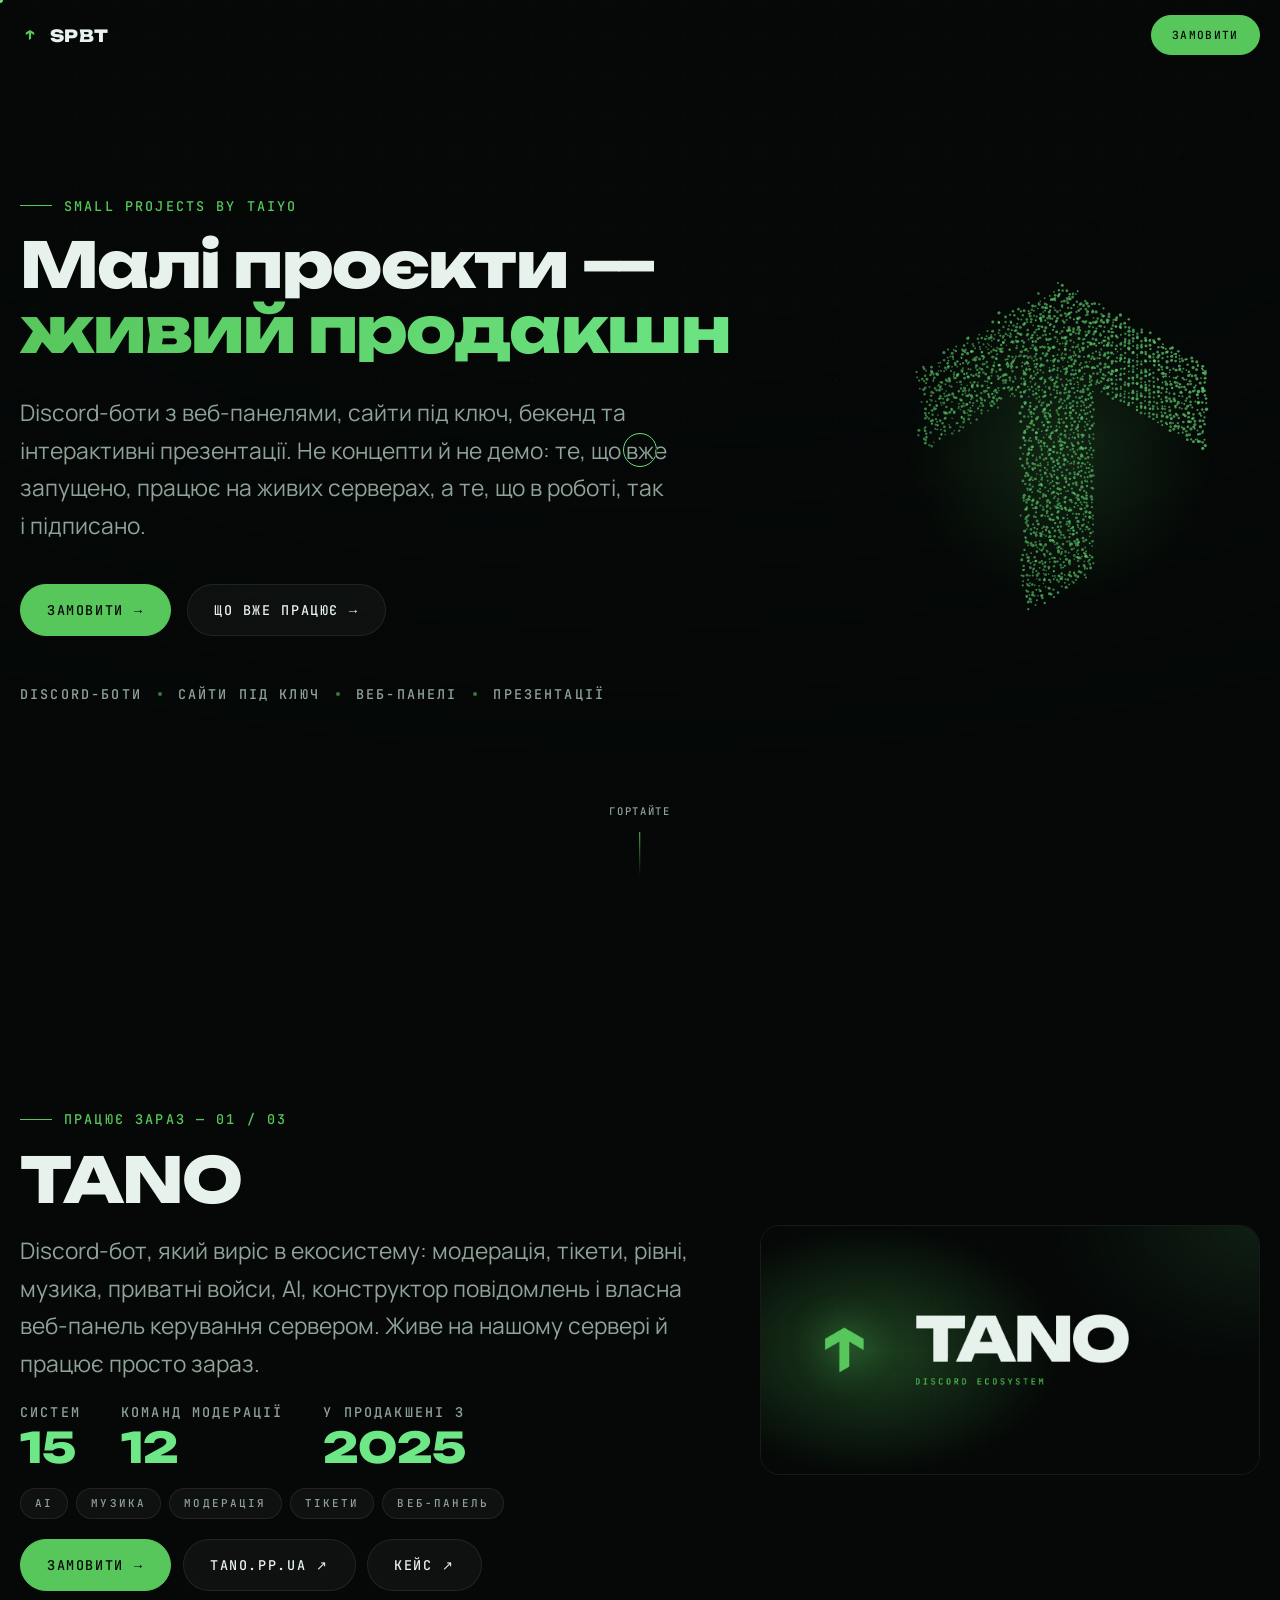
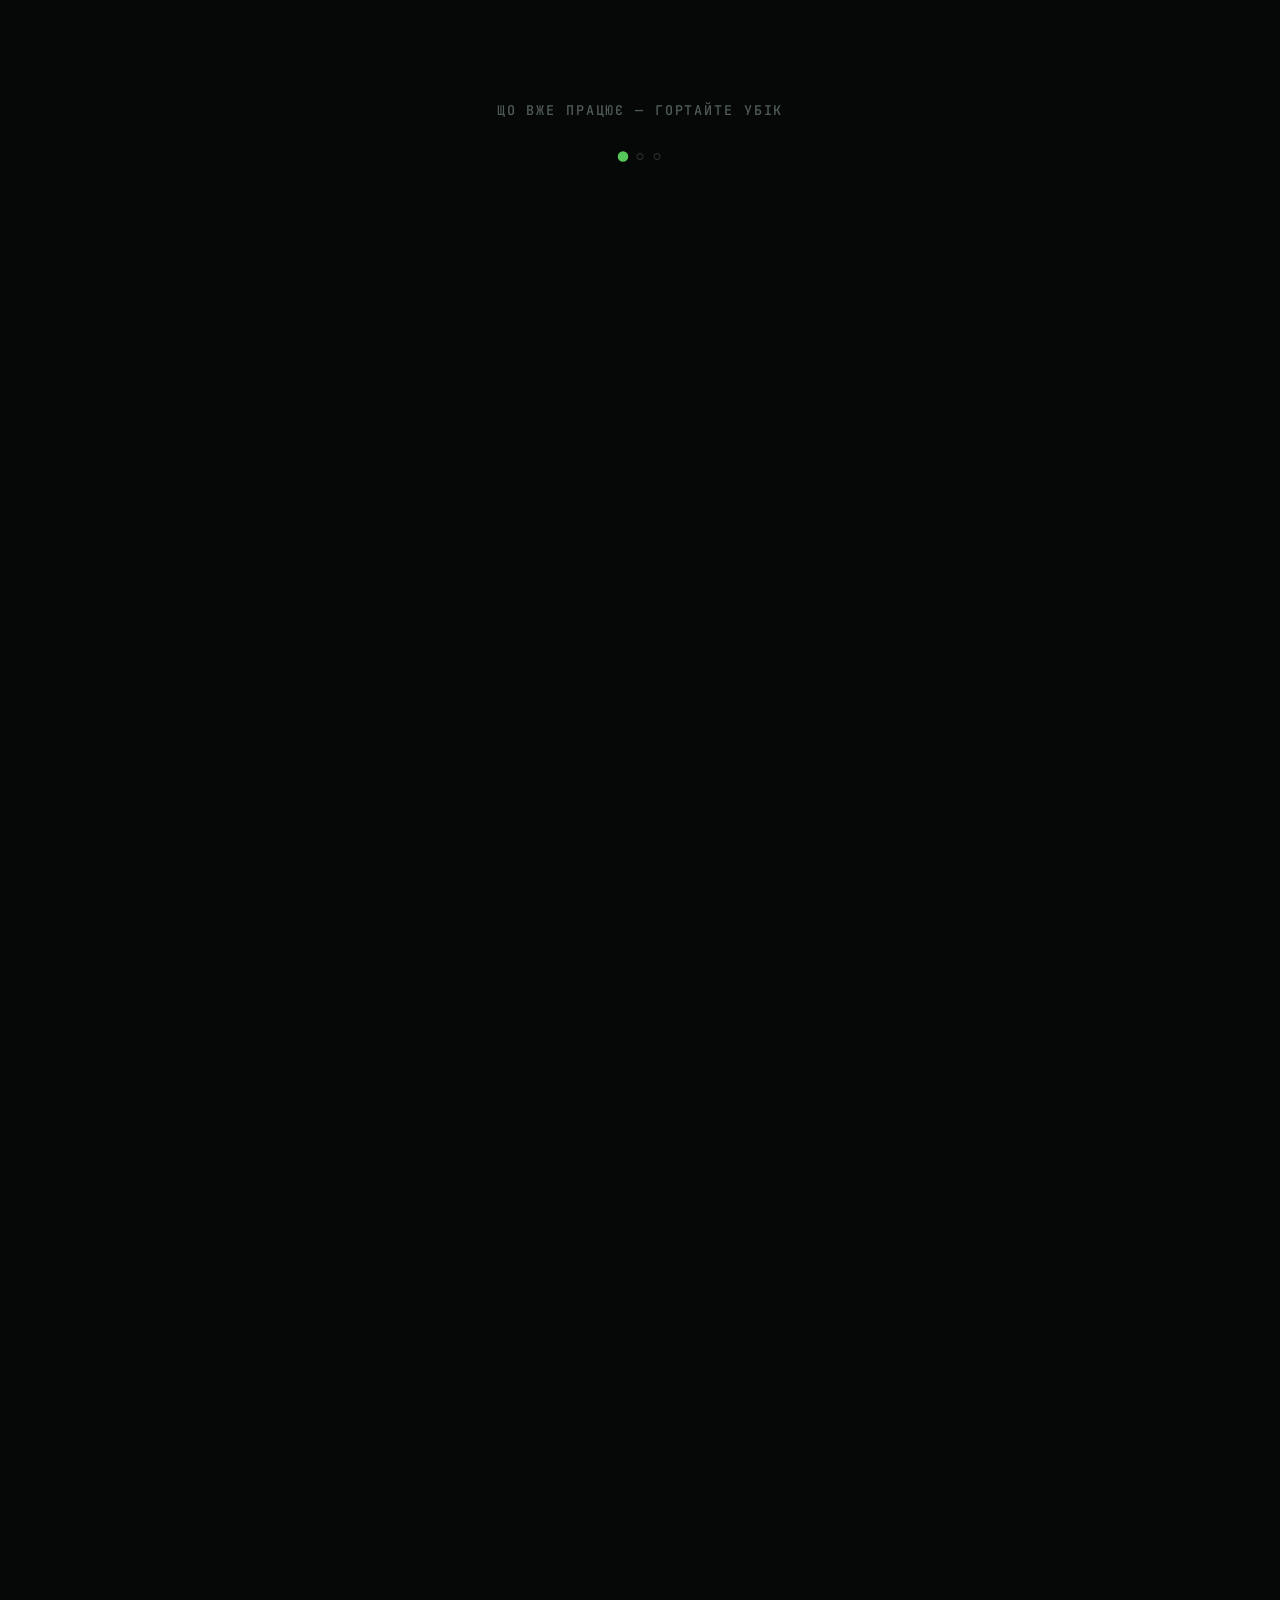
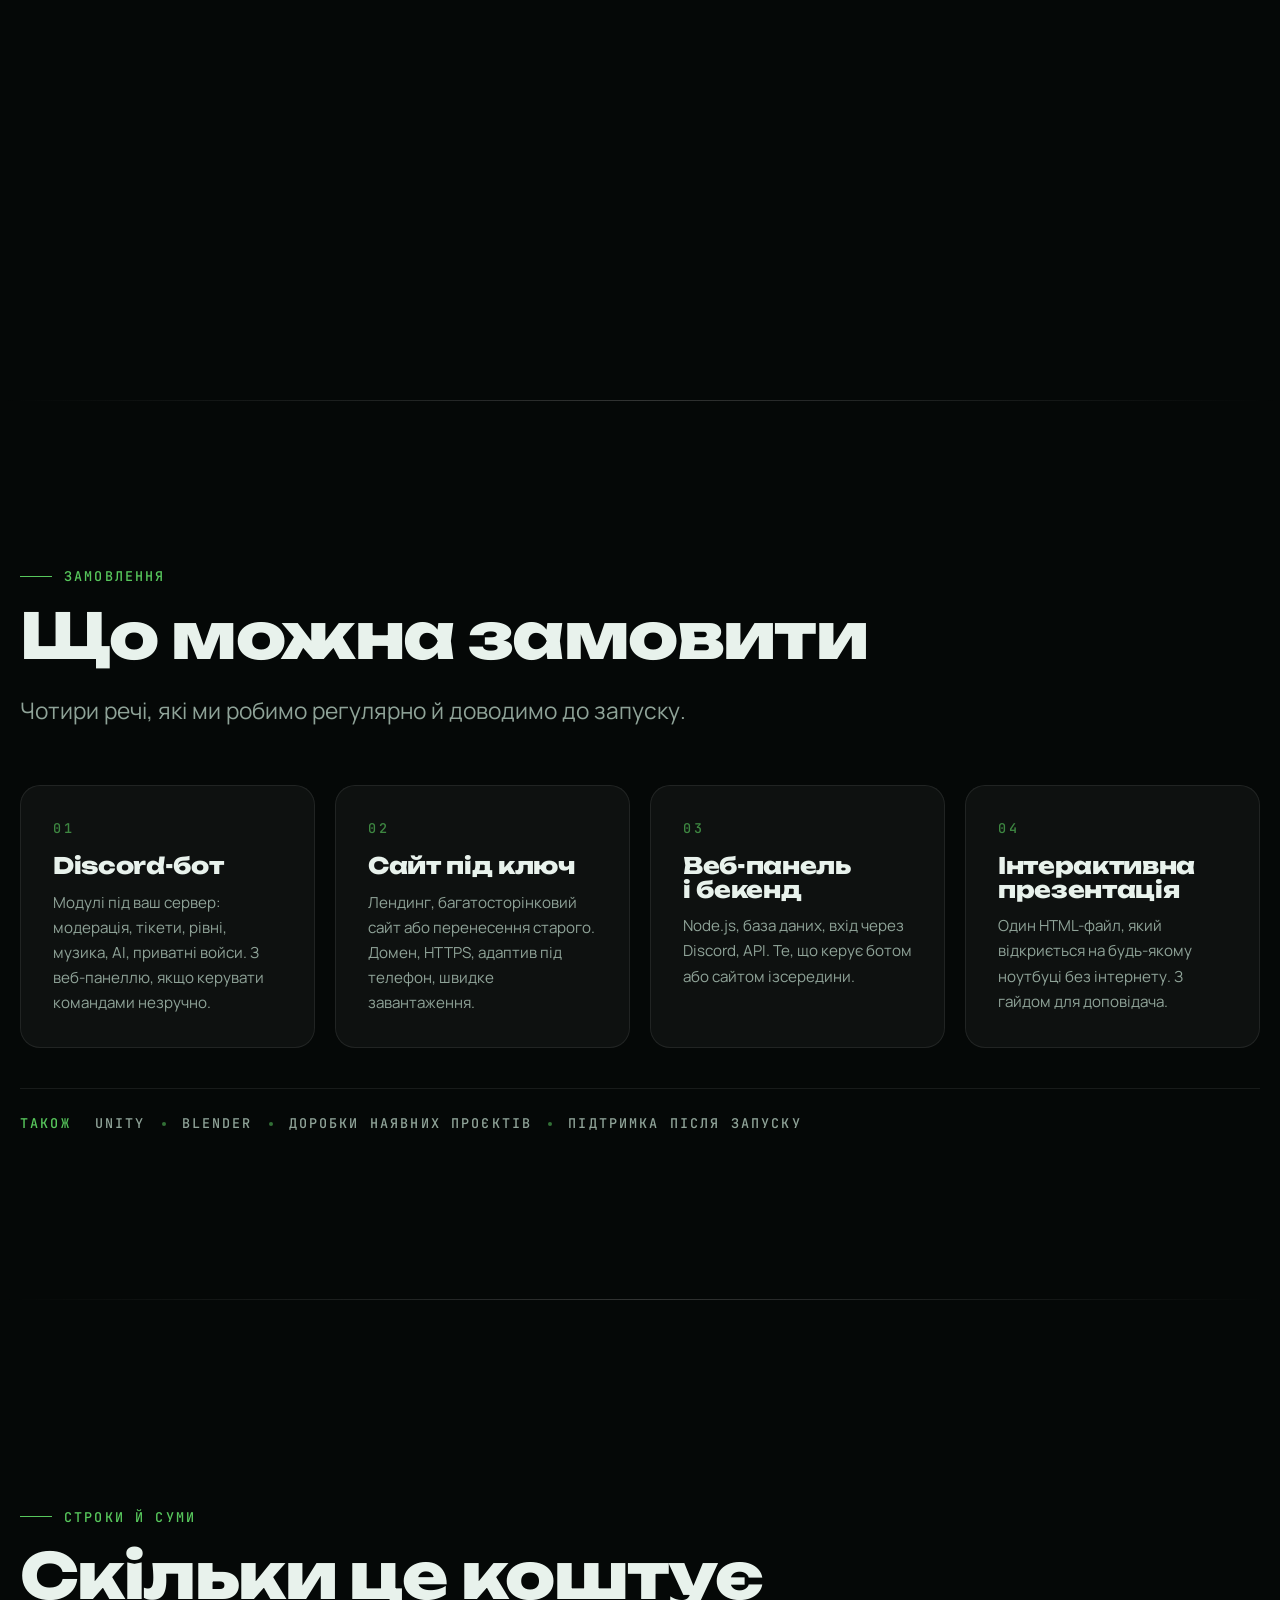
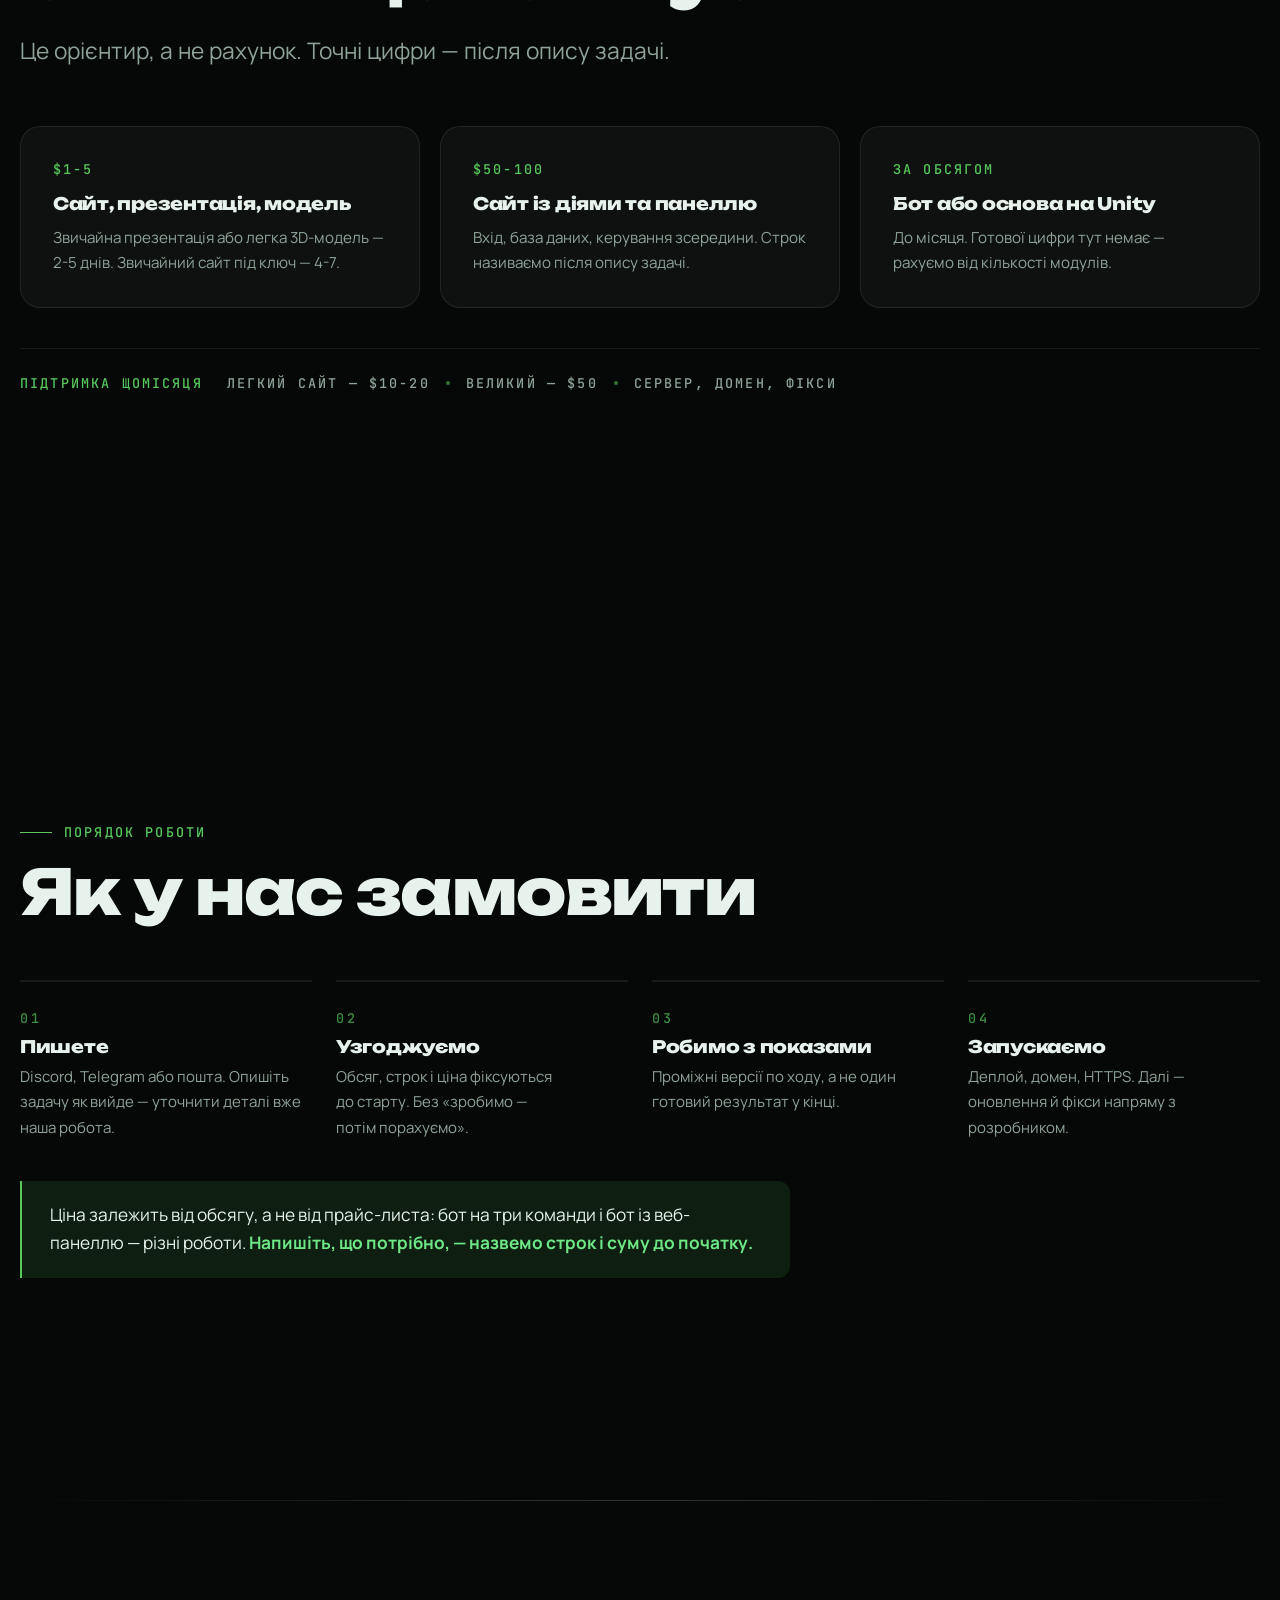
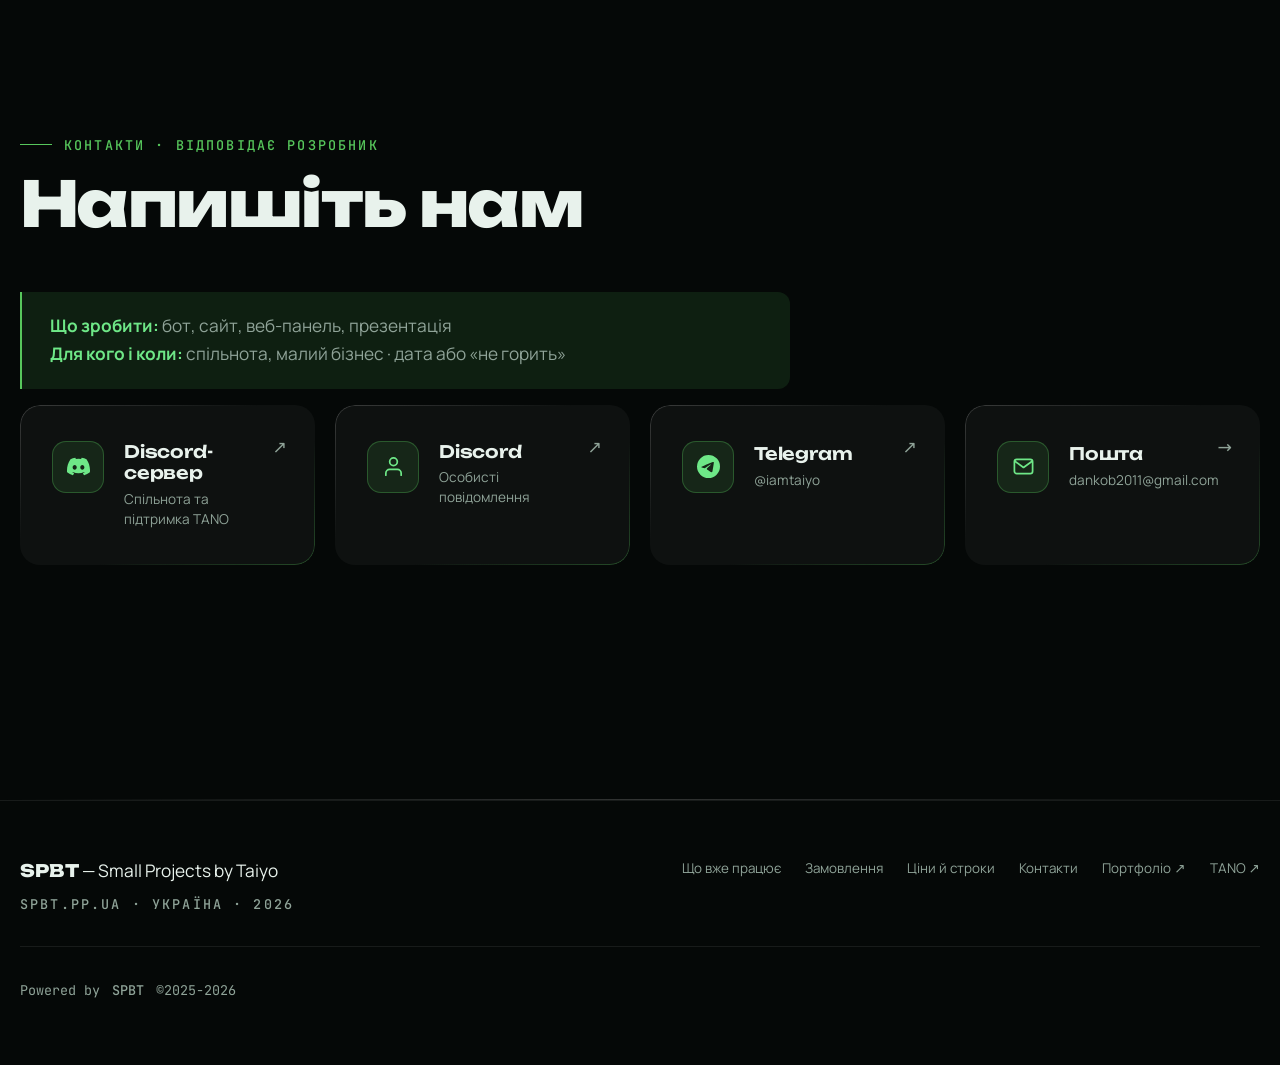
==== commit 8bc49734: "feat: price and timing slide, and point every CTA inward The page sold work and never named a number" ====
--- a/index.html
+++ b/index.html
@@ -12,7 +12,7 @@
     document.documentElement.classList.add('js-stalled');
   }, 2500);
 </script>
-<title>SPBT</title>
+<title>SPBT — Discord-боти, сайти та презентації на замовлення</title>
 <meta name="description" content="SPBT (Small Projects by Taiyo) — Discord-боти з веб-панелями, сайти під ключ, бекенд та інтерактивні презентації на замовлення. Дивіться, що вже працює, і пишіть напряму розробнику.">
 <meta name="author" content="Taiyo Asano">
 <meta name="theme-color" content="#050807">
@@ -71,9 +71,11 @@
           <span class="u-outline" data-reveal data-reveal-delay="2">живий продакшн</span>
         </h1>
         <!-- Раніше тут стояло «усе, що на цій сторінці, вже працює» — і сама
-             ж сторінка це заперечувала: сайт школи тричі позначений як
-             «у розробці». Обіцянка, яку власний текст поруч спростовує, шкодить
-             більше, ніж скромніше формулювання. -->
+             ж сторінка це заперечувала: сайт школи був позначений як
+             «у розробці» у трьох місцях. Тепер таке позначення одне — клауза
+             в ліді панелі «Сайти під ключ», — але правило лишається: обіцянка,
+             яку власний текст поруч спростовує, шкодить більше за скромніше
+             формулювання. -->
         <p class="hero__lead" data-reveal data-reveal-delay="1">
           Discord-боти з веб-панелями, сайти під ключ, бекенд та інтерактивні
           презентації. Не концепти й не демо: те, що вже запущено, працює на
@@ -103,7 +105,16 @@
        вертикальної прокрутки. Скрол лишається нативним — скролбар, клавіші
        й пошук по сторінці працюють. Три невидимі якорі дають по одній
        snap-точці на панель.                                           -->
-  <section class="pjtrack" id="work" data-pjtrack>
+  <section class="pjtrack" id="work" aria-labelledby="work-title" data-pjtrack>
+    <!-- Заголовок секції, який не займає жодного пікселя. `.u-sr`
+         (base.css:195) — це position:absolute, тож sticky-сцена, три якорі
+         й прогрес доріжки лишаються рівно там, де були.
+         Видимий заголовок усередину сцени без нового CSS не ставиться: рядок
+         має height:100%, а сцена — overflow:clip, тому будь-який блок у потоці
+         зсуває панелі вниз рівно на свою висоту й стільки ж зрізає знизу, ще й
+         ховається під фіксовану шапку (сцена стоїть top:0). Видиме обрамлення
+         несуть надрядки панелей; `.pjtrack__hint` повторює назву секції. -->
+    <h2 class="u-sr" id="work-title">Що вже працює</h2>
     <span class="pjtrack__anchor pjtrack__anchor--1" aria-hidden="true"></span>
     <span class="pjtrack__anchor pjtrack__anchor--2" aria-hidden="true"></span>
     <span class="pjtrack__anchor pjtrack__anchor--3" aria-hidden="true"></span>
@@ -114,8 +125,8 @@
         <article class="pjslide pj" id="tano">
           <div class="u-container pj__inner">
             <div class="pj__copy">
-              <p class="u-mono u-eyebrow" data-reveal>Працює зараз — 01</p>
-              <h2 class="pj__title" data-reveal data-reveal-delay="1">TANO</h2>
+              <p class="u-mono u-eyebrow" data-reveal>Працює зараз — 01 / 03</p>
+              <h3 class="pj__title" data-reveal data-reveal-delay="1">TANO</h3>
               <p class="pj__lead" data-reveal data-reveal-delay="2">
                 Discord-бот, який виріс в екосистему: модерація, тікети, рівні,
                 музика, приватні войси, AI, конструктор повідомлень і власна
@@ -131,7 +142,18 @@
                 <li>AI</li><li>Музика</li><li>Модерація</li><li>Тікети</li><li>Веб-панель</li>
               </ul>
               <div class="card__actions" data-reveal data-reveal-delay="5">
-                <a class="btn btn--primary" data-magnetic href="https://tano.pp.ua/" target="_blank" rel="noopener">tano.pp.ua <span aria-hidden="true">↗</span></a>
+                <!-- Зелена кнопка на кожній панелі доказу веде всередину, на
+                     #contact. Досі всі три були зовнішніми: сторінка, яка
+                     продає, найгучнішою кнопкою відправляла відвідувача геть.
+                     Доказ лишився поруч, просто вторинним.
+                     Підпис короткий («Замовити», як у шапці й у героя): з
+                     довшим три кнопки міряються ~503px проти ~458px колонки
+                     тексту на 901px і переносяться у другий рядок, а панель
+                     тут вирости не може — вона height:100% усередині сцени
+                     з overflow:clip, тож зайвий рядок зрізається, а не
+                     прокручується. -->
+                <a class="btn btn--primary" data-magnetic href="#contact">Замовити <span aria-hidden="true">→</span></a>
+                <a class="btn" data-magnetic href="https://tano.pp.ua/" target="_blank" rel="noopener">tano.pp.ua <span aria-hidden="true">↗</span></a>
                 <!-- aria-label, бо на сторінці два посилання з текстом «Кейс»:
                      у списку посилань екранного читача вони були б нерозрізненні.
                      Видимий текст входить у назву, тому керування голосом
@@ -149,35 +171,66 @@
         <article class="pjslide pj" id="sites">
           <div class="u-container pj__inner">
             <div class="pj__copy">
-              <p class="u-mono u-eyebrow" data-reveal>Працює зараз — 02</p>
-              <h2 class="pj__title" data-reveal data-reveal-delay="1">Сайти під ключ</h2>
+              <p class="u-mono u-eyebrow" data-reveal>Працює зараз — 02 / 03</p>
+              <h3 class="pj__title" data-reveal data-reveal-delay="1">Сайти під ключ</h3>
+              <!-- Один рядок, не два, і це виміряно, а не на око. Панель
+                   стоїть у сцені з overflow:clip, і в смузі 760-900px при
+                   висоті вікна 700px ряд кнопок зрізало: 27px ще до смужки
+                   цифр, 51px разом із нею. Кожен рядок ліда коштує 34px, тож
+                   однорядковий варіант дає 17px — тобто панель тут краща, ніж
+                   була до правки. Прибрана фраза «Цифри — про цю сторінку»
+                   не потрібна: антецедент дає табличка `spbt / .pp.ua` у
+                   сусідній колонці, вона й називає, про яку сторінку числа.
+                   Клауза про сайт школи лишається — на ній тримається
+                   обіцянка героя «те, що в роботі, так і підписано». -->
               <p class="pj__lead" data-reveal data-reveal-delay="2">
-                Верстка, бекенд, домен, HTTPS, деплой. Живі приклади —
-                <strong class="u-nb">taiyo.is-a.dev</strong> і сторінка, яку ви читаєте:
-                статика без фреймворків, самохостні шрифти, нуль залежностей.
-                У роботі — сайт школи: оновлюємо дизайн.
+                Верстка, бекенд, домен, HTTPS, деплой. У роботі — сайт школи.
               </p>
-              <ul class="chips u-mono" data-reveal data-reveal-delay="3">
+              <!-- Хвіст абзацу («статика без фреймворків, самохостні шрифти,
+                   нуль залежностей») переїхав у цифри: те саме твердження, але
+                   його видно за пів секунди. Кожне число перевіряється однією
+                   дією:
+                     0  — у репозиторії немає ні package.json, ні lock-файла,
+                          ні node_modules, і жодного зовнішнього хоста;
+                     22 — стільки тестів проходить tools/check.test.mjs;
+                     3  — Unbounded, Manrope, JetBrains Mono: три РОДИНИ
+                          у 14 блоках @font-face. Файлів .woff2 теж 14, тому
+                          підпис говорить про родини, а не про «шрифти» —
+                          інакше число суперечило б власній теці assets/fonts.
+                   Абзац більше не називає taiyo.is-a.dev: там свій набір
+                   тестів (20), і два різні числа під однаковим підписом
+                   «Тестів» на двох сайтах, які лінкують один на одного,
+                   читалися б як помилка, а не як спільний шаблон. Приклад
+                   лишився кнопкою нижче.
+                   Абзац скорочено з чотирьох рядків до двох саме тому, що
+                   смужка коштує фіксовані 78px (58px `.stats` + 20px проміжку
+                   `.pj__copy`), і викинути з неї один пункт не економить
+                   нічого: `.stats` — один flex-рядок. Платять тільки рядки
+                   абзацу, ~35px кожен. -->
+              <dl class="stats" data-reveal data-reveal-delay="3">
+                <div><dt class="u-mono">Залежностей</dt><dd data-counter="0">0</dd></div>
+                <div><dt class="u-mono">Тестів</dt><dd data-counter="22">22</dd></div>
+                <div><dt class="u-mono">Родин шрифтів</dt><dd data-counter="3">3</dd></div>
+              </dl>
+              <ul class="chips u-mono" data-reveal data-reveal-delay="4">
                 <li>Статика</li><li>Node.js</li><li>GitHub Pages</li><li>Власний сервер</li><li>Адаптив</li>
               </ul>
-              <div class="card__actions" data-reveal data-reveal-delay="4">
-                <a class="btn btn--primary" data-magnetic href="https://taiyo.is-a.dev/" target="_blank" rel="noopener">taiyo.is-a.dev <span aria-hidden="true">↗</span></a>
+              <div class="card__actions" data-reveal data-reveal-delay="5">
+                <a class="btn btn--primary" data-magnetic href="#contact">Замовити сайт <span aria-hidden="true">→</span></a>
+                <a class="btn" data-magnetic href="https://taiyo.is-a.dev/" target="_blank" rel="noopener">taiyo.is-a.dev <span aria-hidden="true">↗</span></a>
               </div>
             </div>
-            <!-- Знімок навмисно розмитий і під водяним знаком: проєкт не
-                 запущено, а показувати чужу сторінку до релізу — не наше право.
-                 Ні назви закладу, ні подробиць тут теж немає. Розмиття та штамп
-                 накладені CSS-ом, сам файл недоторканий, тому на запуску це
-                 знімається одним рядком. -->
-            <div class="pj__visual" data-reveal data-reveal-delay="2">
-              <div class="teaser__shot">
-                <img src="/assets/img/ftl-shot.jpg" width="1100" height="688" loading="lazy"
-                     alt="Розмитий фрагмент майбутнього сайту школи під водяним знаком «скоро»">
-                <span class="teaser__mark" aria-hidden="true">
-                  <i>СКОРО</i><i>СКОРО</i><i>СКОРО</i><i>СКОРО</i><i>СКОРО</i><i>СКОРО</i>
-                </span>
-              </div>
-              <p class="u-mono teaser__state">Сайт школи — у розробці</p>
+            <!-- Знімок сайту школи звідси прибрано. Панель має надрядок
+                 «Працює зараз», а найбільшим об'єктом у ній був проєкт зі
+                 штампом «СКОРО»: картинка спростовувала власний підпис.
+                 Про незапущений проєкт тут сказано рівно стільки, скільки
+                 стоїть у ліді вище, тому місце тримає типографічна табличка
+                 з components.css — те саме рішення, яким портфоліо закриває
+                 проєкти без знімка, що його варто показувати.
+                 Файл ftl-shot.jpg лишається в assets/img до дня запуску. -->
+            <div class="pj__visual pj__visual--type" data-reveal data-reveal-delay="2" aria-hidden="true">
+              <span class="pj__wordmark">spbt</span>
+              <span class="pj__wordsub u-mono">.pp.ua</span>
             </div>
           </div>
         </article>
@@ -185,20 +238,44 @@
         <article class="pjslide pj" id="decks">
           <div class="u-container pj__inner">
             <div class="pj__copy">
-              <p class="u-mono u-eyebrow" data-reveal>Працює зараз — 03</p>
-              <h2 class="pj__title" data-reveal data-reveal-delay="1">Інтерактивні презентації</h2>
+              <p class="u-mono u-eyebrow" data-reveal>Працює зараз — 03 / 03</p>
+              <h3 class="pj__title" data-reveal data-reveal-delay="1">Інтерактивні презентації</h3>
               <p class="pj__lead" data-reveal data-reveal-delay="2">
-                Доповідь як один HTML-файл: вшиті шрифти, робота без інтернету,
-                керування пультом, інтерактивні слайди. Приклад — «Play, Emotions
-                &amp; AI» для UATEFL Conference Lviv 2026. Замовниця — Olena Kobzar.
-                Матеріали публікуються за її згодою.
+                Доповідь, керована пультом. «Play, Emotions &amp; AI» для
+                UATEFL Lviv 2026 — на замовлення Olena Kobzar, за її згодою.
               </p>
-              <ul class="chips u-mono" data-reveal data-reveal-delay="3">
+              <!-- З абзацу прибрано лише те, що вже стоїть поруч: «вшиті
+                   шрифти» й «один файл» — це чипи нижче, «інтерактивні
+                   слайди» — це заголовок самої панелі. Абзац тримає привід,
+                   пульт (чипа для нього немає) і згоду замовниці, прибирати
+                   яку не можна.
+                   Числа — з кейсу, який ця панель і відкриває,
+                   taiyo.is-a.dev/decks/: «Десять слайдів, близько вісімнадцяти
+                   хвилин, два інтерактивні моменти із залом». Хвилини сюди не
+                   пішли саме тому, що вони «близько»: смужка показує точні
+                   величини, і одна приблизна навчила б читати всі як
+                   приблизні.
+                   У «Файлів» і «Моментів» немає data-counter навмисно:
+                   motion.js обнуляє вміст і їде вгору, тож ціль 1 показує «0»
+                   перші ~140 мс, а ціль 2 — перші ~58 мс. Це рівно протилежне
+                   твердження під власним підписом. Правило одне для обох.
+                   Абзац скорочено з чотирьох рядків до двох, бо смужка коштує
+                   фіксовані 78px, а викинути з неї пункт не економить нічого:
+                   `.stats` — один flex-рядок. -->
+              <dl class="stats" data-reveal data-reveal-delay="3">
+                <div><dt class="u-mono">Файлів</dt><dd>1</dd></div>
+                <div><dt class="u-mono">Слайдів</dt><dd data-counter="10">10</dd></div>
+                <div><dt class="u-mono">Моментів із залом</dt><dd>2</dd></div>
+              </dl>
+              <ul class="chips u-mono" data-reveal data-reveal-delay="4">
                 <li>Один файл</li><li>Офлайн</li><li>Вшиті шрифти</li><li>Гайд для доповідача</li>
               </ul>
-              <div class="card__actions" data-reveal data-reveal-delay="4">
-                <a class="btn btn--primary" data-magnetic href="https://taiyo.is-a.dev/decks/" target="_blank" rel="noopener" aria-label="Кейс презентації">Кейс <span aria-hidden="true">↗</span></a>
-                <a class="btn" data-magnetic href="#order">Замовити <span aria-hidden="true">→</span></a>
+              <div class="card__actions" data-reveal data-reveal-delay="5">
+                <!-- Було «#order» — тобто назад, на слайд із переліком послуг.
+                     «Замовити» на цій сторінці має вести в одне місце, і це
+                     #contact, як у шапці й у героя. -->
+                <a class="btn btn--primary" data-magnetic href="#contact">Замовити презентацію <span aria-hidden="true">→</span></a>
+                <a class="btn" data-magnetic href="https://taiyo.is-a.dev/decks/" target="_blank" rel="noopener" aria-label="Кейс презентації">Кейс <span aria-hidden="true">↗</span></a>
               </div>
             </div>
             <div class="pj__visual" data-reveal data-reveal-delay="2">
@@ -213,15 +290,15 @@
       <div class="pjtrack__dots" data-pjdots aria-hidden="true">
         <span class="is-on"></span><span></span><span></span>
       </div>
-      <p class="pjtrack__hint u-mono" aria-hidden="true">Гортайте — проєкти йдуть убік</p>
+      <p class="pjtrack__hint u-mono" aria-hidden="true">Що вже працює — гортайте убік</p>
     </div><!-- /.pjtrack__stage -->
   </section>
 
   <!-- ═══ 05 · Що можна замовити ═════════════════════════════════════ -->
-  <section class="section section--soft snap" id="order">
+  <section class="section section--soft snap" id="order" aria-labelledby="order-title">
     <div class="u-container">
       <p class="u-mono u-eyebrow" data-reveal>Замовлення</p>
-      <h2 class="section__title" data-reveal data-reveal-delay="1">Що можна замовити</h2>
+      <h2 class="section__title" id="order-title" data-reveal data-reveal-delay="1">Що можна замовити</h2>
       <p class="section__lead" data-reveal data-reveal-delay="2">
         Чотири речі, які ми робимо регулярно й доводимо до запуску.
       </p>
@@ -260,7 +337,76 @@
     </div>
   </section>
 
-  <!-- ═══ 06 · Як замовити ═══════════════════════════════════════════ -->
+  <!-- ═══ 06 · Скільки це коштує ═════════════════════════════════════
+       Окремий слайд, а не рядок у кожній картці #order. Дві причини.
+       Зміст: чотири картки не лягають на три цінові щаблі — презентація
+       й сайт коштують однаково, а бот не має суми взагалі, — тож у картку
+       довелося б або вигадати цифру, або лишити порожнє місце. Висота:
+       #order і так не влазить у слайд (виміряно 866px контенту у вікні
+       901×800), і ще один рядок у кожній картці лише поглибив би це.
+       Цей слайд у смузі обов'язкового snap (901px і ширше) тримається
+       697-800px: нижчий за #order на кожній ширині, але НЕ найнижчий —
+       #how коротший за нього від ~950px.
+
+       У `.pairs` рівно три елементи, і це не смак: три треки просять
+       3×260 + 2×20 = 820px, а найвужчий контейнер у snap-режимі (вікно
+       901px) дає 861px. Четвертий розсипав би ряд на 3+1 — та сама
+       поломка, яку карткам #order довелося лікувати медіазапитом, а тут
+       нового CSS немає.
+
+       `.facts` у смужці підтримки мусить лишатися одним рядком. З довшим
+       третім пунктом він переносився у смузі 931-1015px, `.also` росла
+       з 45px до 113px — і слайд ставав 804px у вікні 800px, тобто
+       оверфлоу всередині mandatory-snap. Бюджет: мітка плюс проміжок
+       коштують ~204px, отже на `.facts` лишається ~657px із 861px.
+       Смуга 901-1015px — саме та, що не потрапила у першу вибірку
+       вимірювань; 1024 і 1140 цієї поломки не показують.       -->
+  <section class="section snap" id="price">
+    <div class="u-container">
+      <p class="u-mono u-eyebrow" data-reveal>Строки й суми</p>
+      <h2 class="section__title" data-reveal data-reveal-delay="1">Скільки це коштує</h2>
+      <p class="section__lead" data-reveal data-reveal-delay="2">
+        Це орієнтир, а не рахунок. Точні цифри — після опису задачі.
+      </p>
+      <!-- Тег — <div>, а не <p>. У components.css `.pair p` (рядок 469) це
+           клас плюс тип, тобто вага вища за сам `.pair__tag` (рядок 470), і
+           він забирає в нього і колір, і нижній відступ: зелена сума стала б
+           сірою й злиплася б із заголовком. Той самий капкан уже спрацював
+           на портфоліо, де `.tl__year` лежить у <p> усередині `.tl__node`. -->
+      <ul class="pairs">
+        <li class="pair" data-reveal data-reveal-delay="1">
+          <div class="pair__tag u-mono">$1-5</div>
+          <h3>Сайт, презентація, модель</h3>
+          <p>Звичайна презентація або легка 3D-модель — 2-5 днів. Звичайний
+             сайт під ключ — 4-7.</p>
+        </li>
+        <li class="pair" data-reveal data-reveal-delay="2">
+          <div class="pair__tag u-mono">$50-100</div>
+          <h3>Сайт із діями та панеллю</h3>
+          <p>Вхід, база даних, керування зсередини. Строк називаємо
+             після опису задачі.</p>
+        </li>
+        <li class="pair" data-reveal data-reveal-delay="3">
+          <div class="pair__tag u-mono">За обсягом</div>
+          <h3>Бот або основа на Unity</h3>
+          <p>До місяця. Готової цифри тут немає — рахуємо від кількості
+             модулів.</p>
+        </li>
+      </ul>
+      <!-- Підтримка — інший товар, ніж збірка: вона щомісячна й не має
+           «готово». Тому не четвертий .pair, а той самий тихий рядок
+           `.also`, яким під картками #order уже позначено «це теж є, але
+           це не те, що ми продаємо». -->
+      <div class="also" data-reveal data-reveal-delay="4">
+        <p class="also__label u-mono">Підтримка щомісяця</p>
+        <ul class="facts u-mono">
+          <li>Легкий сайт — $10-20</li><li>Великий — $50</li><li>Сервер, домен, фікси</li>
+        </ul>
+      </div>
+    </div>
+  </section>
+
+  <!-- ═══ 07 · Як замовити ═══════════════════════════════════════════ -->
   <section class="section snap" id="how">
     <div class="u-container">
       <p class="u-mono u-eyebrow" data-reveal>Порядок роботи</p>
@@ -298,14 +444,35 @@
     </div>
   </section>
 
-  <!-- ═══ 07 · Контакти ══════════════════════════════════════════════ -->
+  <!-- ═══ 08 · Контакти ══════════════════════════════════════════════ -->
   <section class="section section--soft snap" id="contact">
     <div class="u-container">
-      <p class="u-mono u-eyebrow" data-reveal>Контакти</p>
-      <h2 class="section__title" data-reveal data-reveal-delay="1">Як до нас звернутися</h2>
-      <p class="section__lead" data-reveal data-reveal-delay="2">
-        Пишіть у будь-який канал — відповідає розробник, не менеджер. Щоб перша
-        ж відповідь була по суті, згадайте: що потрібно, для чого і коли.
+      <p class="u-mono u-eyebrow" data-reveal>Контакти · відповідає розробник</p>
+      <h2 class="section__title" data-reveal data-reveal-delay="1">Напишіть нам</h2>
+      <!-- Ці ж питання стояли тут прозою («згадайте: що потрібно, для чого
+           і коли») і проблеми порожнього поля не знімали: прочитати перелік
+           і почати з нуля в Discord — це все одно почати з нуля. Тепер це
+           рядки, які виділяються, копіюються й дописуються; сіре — приклади
+           масштабу відповіді, їх замінюють, а не лишають.
+
+           Ліда немає, і рядків два, а не три. Слайд заввишки 100svh, а над
+           `.tiles` було рівно 33px запасу у вікні 1024×768: `.note` коштує
+           126px плюс 16px нижнього поля <p> (base.css:118 — spbt.css задає
+           їй лише margin-top), тоді як `.section__lead` віддає всього 61px.
+           Трирядковий варіант навіть без ліда міряється 780px при 1024×768,
+           тобто на 12px за екран; дворядковий — 751px і вміщується скрізь,
+           де вмикається mandatory-snap. Заголовок скорочувати марно: він і
+           з двадцяти символів лягав в один рядок, бо `.section__title` має
+           max-width:min(20ch,100%), а 20ch дисплейного шрифту ширші за
+           контейнер, тож обмеження не спрацьовує.
+
+           Обіцянка «назвемо строк і суму» вже стоїть слайдом вище, у `.note`
+           секції #how, тому лід нічого не втратив. Слово «скопіюйте» свідомо
+           не всередині блоку: усе, що там, потрапляє в буфер разом із
+           рядками. -->
+      <p class="note" data-reveal data-reveal-delay="2">
+        <strong>Що зробити:</strong> <span class="u-muted">бот, сайт, веб-панель, презентація</span><br>
+        <strong>Для кого і коли:</strong> <span class="u-muted">спільнота, малий бізнес · дата або «не горить»</span>
       </p>
       <ul class="tiles">
         <li><a class="tile" data-magnetic data-reveal data-reveal-delay="1"
@@ -353,6 +520,7 @@
     <nav class="footer__nav" aria-label="Навігація у футері">
       <a href="#work">Що вже працює</a>
       <a href="#order">Замовлення</a>
+      <a href="#price">Ціни й строки</a>
       <a href="#contact">Контакти</a>
       <a href="https://taiyo.is-a.dev/" target="_blank" rel="noopener">Портфоліо <span aria-hidden="true">↗</span></a>
       <a href="https://tano.pp.ua/" target="_blank" rel="noopener">TANO <span aria-hidden="true">↗</span></a>
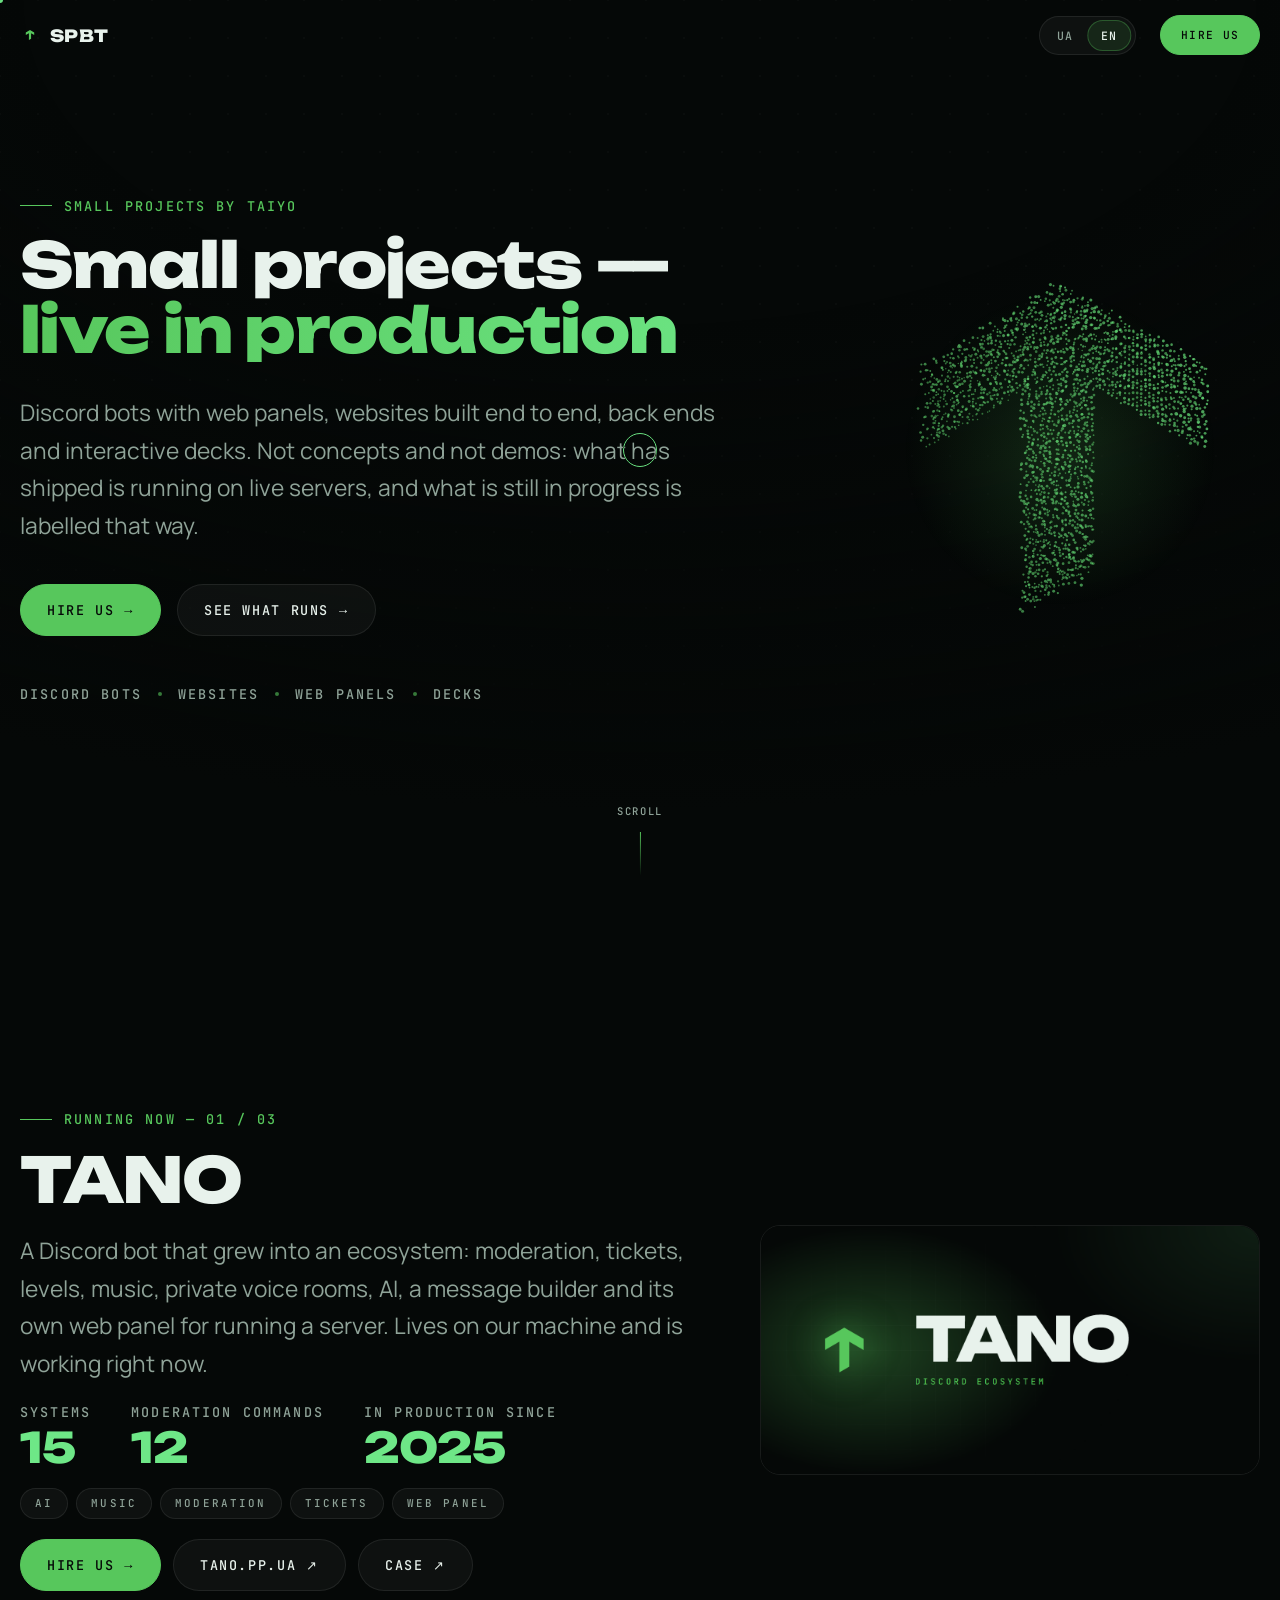
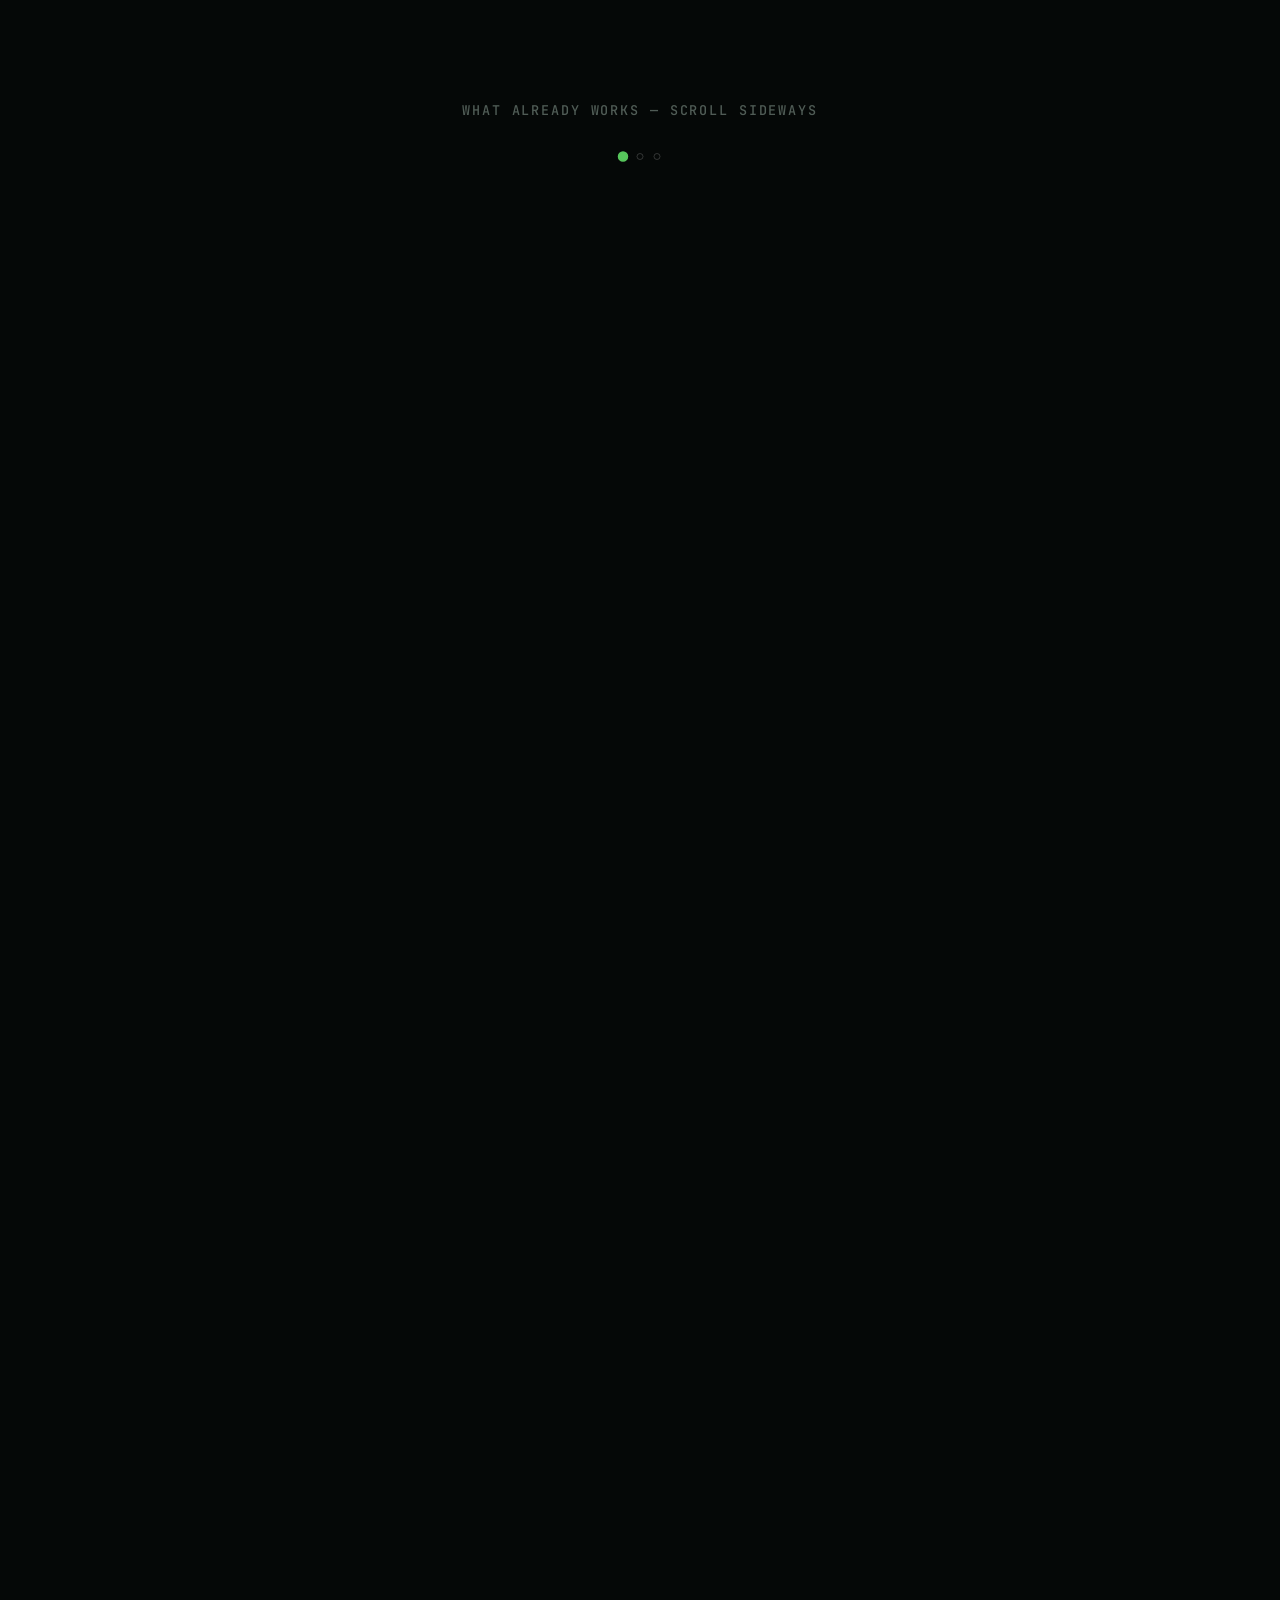
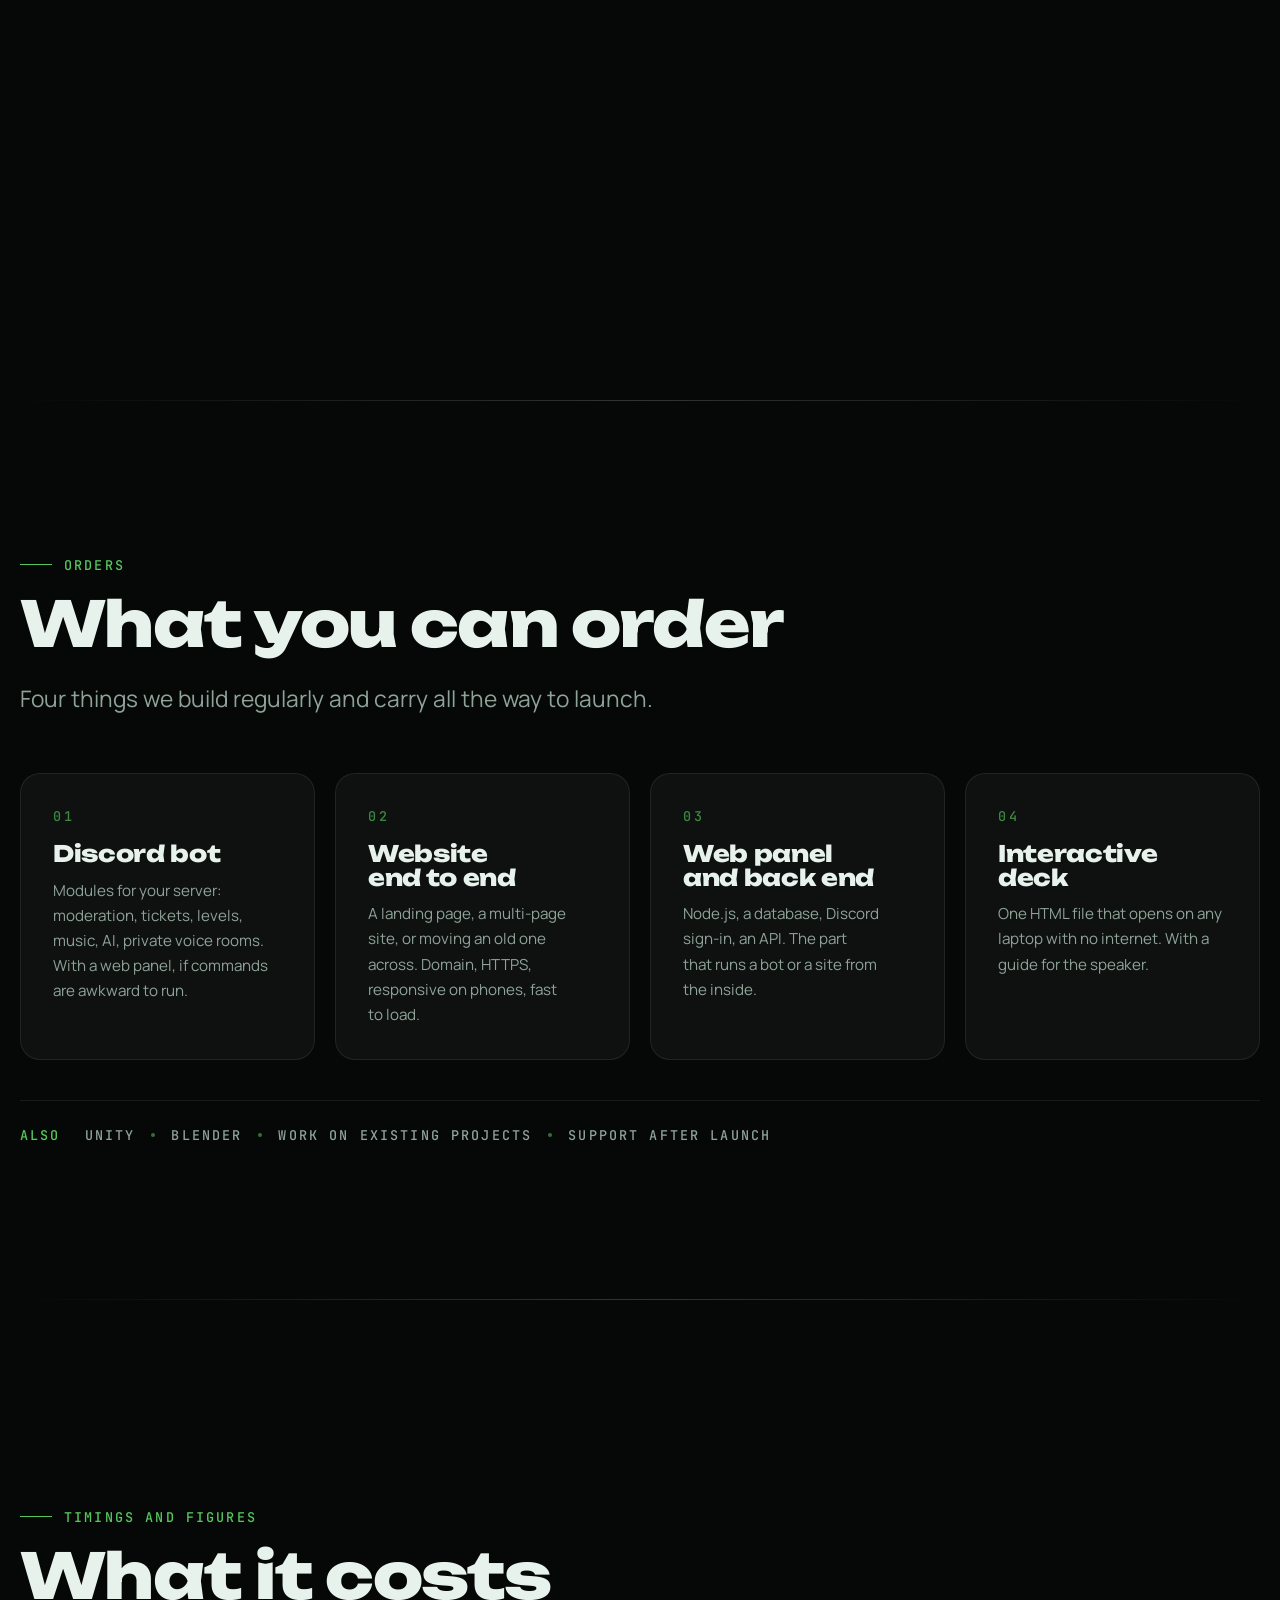
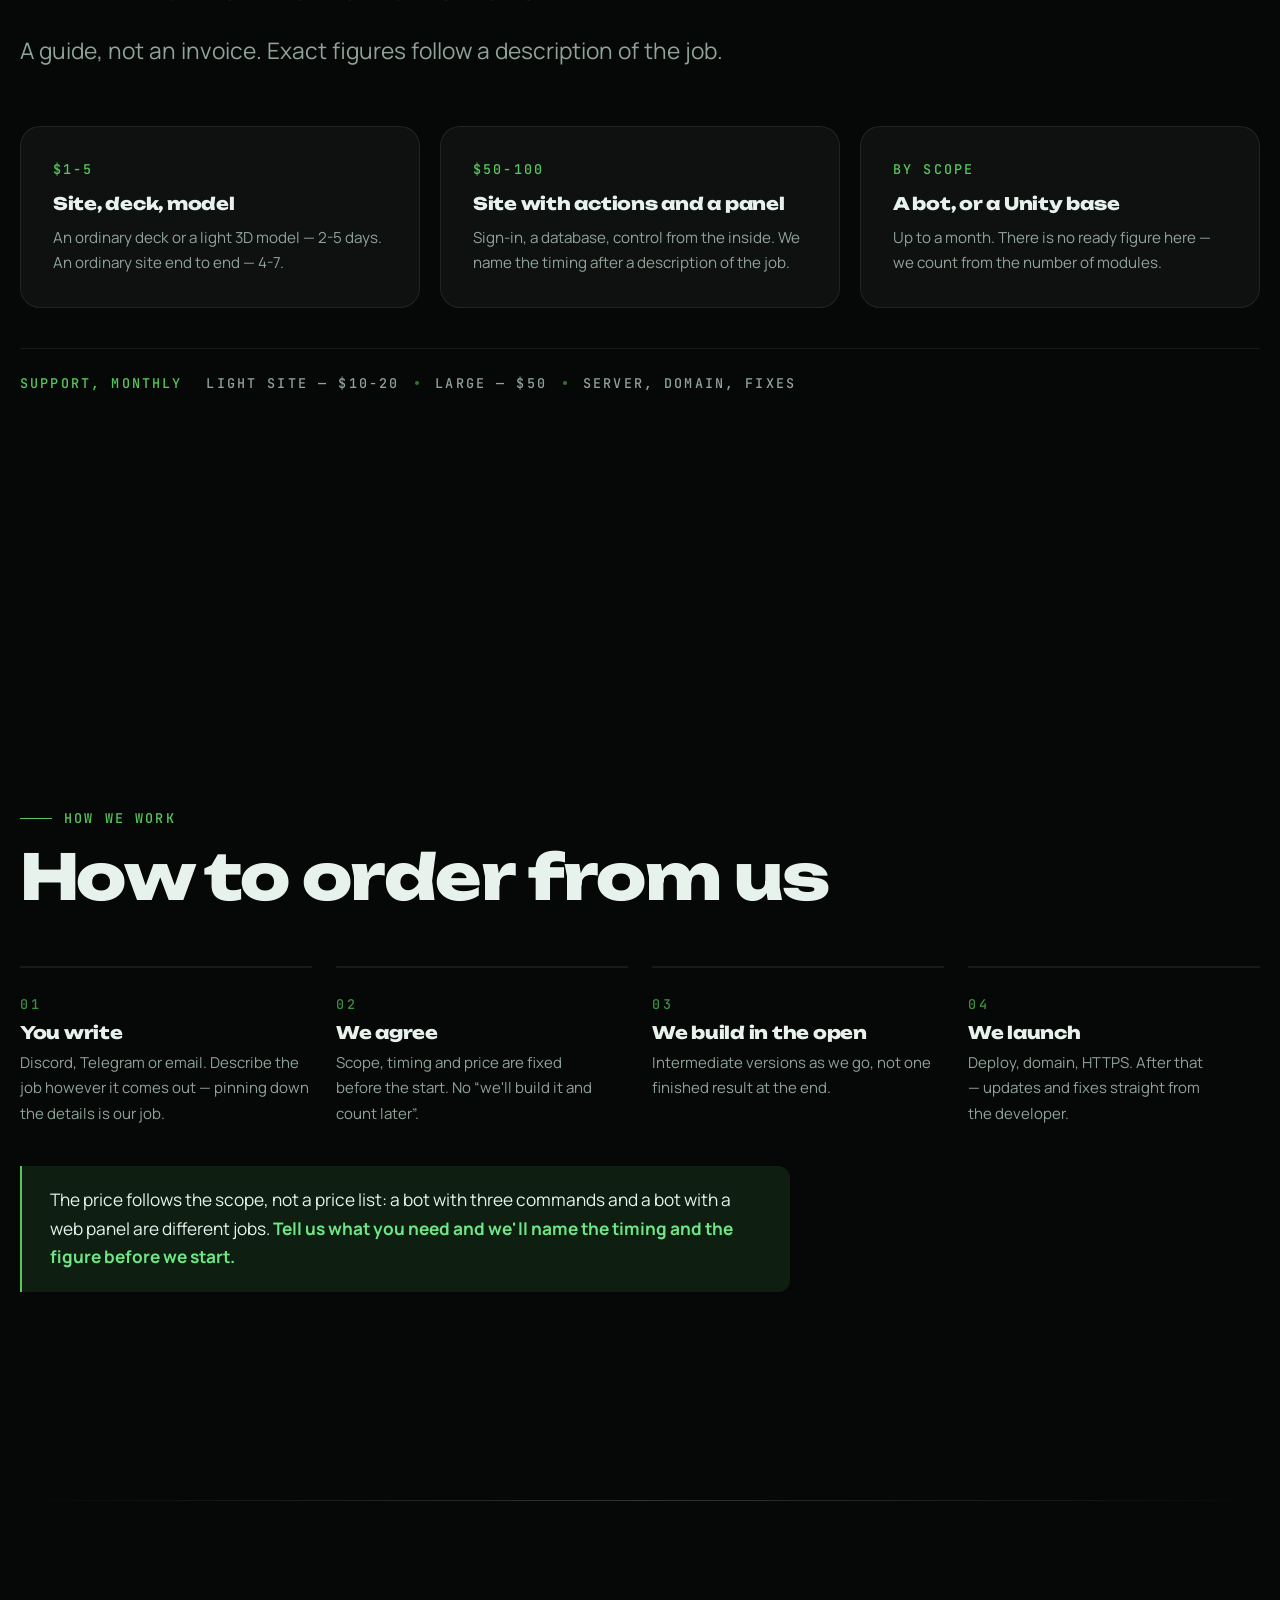
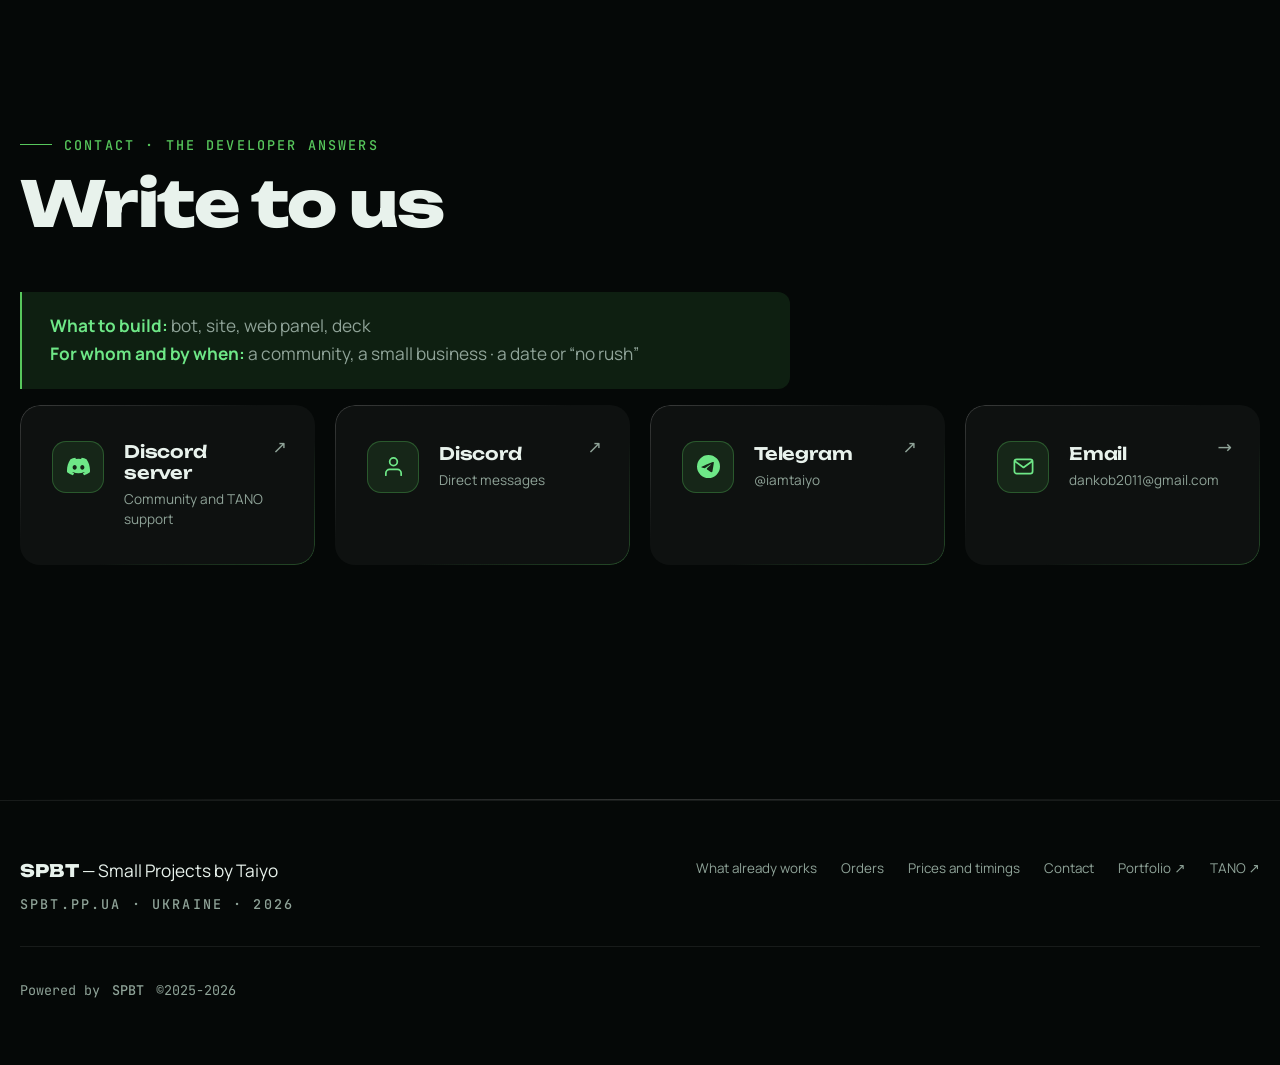
==== commit 9261b518: "feat: english twin at /en/, with a language capsule and browser routing The site was Ukrainian-only " ====
--- a/index.html
+++ b/index.html
@@ -11,6 +11,54 @@
   window.__spbtFailsafe = setTimeout(function () {
     document.documentElement.classList.add('js-stalled');
   }, 2500);
+
+  /* ─── Language routing ──────────────────────────────────────────────────
+     Only this page routes. It is the x-default, so it is where a visitor with
+     no opinion lands, and /en/ has to stay put — a shared /en/ link must open
+     in English on any browser.
+
+     Order of authority: an explicit click on the UA/EN capsule (remembered
+     here, in the same handler, so the write lands before the link navigates)
+     beats the browser's languages, which beat "stay". Without the memory the
+     two pages would ping-pong: a Ukrainian speaker on an English browser
+     clicks UA, arrives here, and gets sent straight back. The same-origin
+     referrer check is the fallback for browsers where localStorage throws
+     (Safari private mode) — it breaks the loop even with nothing stored.
+
+     ES5 on purpose: this runs before anything else on the page and must not
+     be the one thing that fails to parse.
+
+     Inline and synchronous, not in site.js, because a module is deferred —
+     a whole Ukrainian page would paint before the redirect fired.
+
+     SEO: automatic redirection is only safe while every version is annotated
+     with hreflang, which both pages are (uk / en / x-default below). Do not
+     remove those links and leave this script.                             */
+  (function () {
+    var KEY = 'spbt-lang';
+    var store = null;
+    try { store = window.localStorage; } catch (err) {}
+
+    document.addEventListener('click', function (e) {
+      var opt = e.target && e.target.closest && e.target.closest('[data-lang]');
+      if (!opt || !store) return;
+      try { store.setItem(KEY, opt.getAttribute('data-lang')); } catch (err) {}
+    });
+
+    var saved = null;
+    try { saved = store && store.getItem(KEY); } catch (err) {}
+    if (saved === 'uk') return;
+    if (saved !== 'en') {
+      /* No stored choice. Follow the browser, and never bounce a visitor who
+         has just come from somewhere on this site. */
+      if (document.referrer.indexOf(location.origin) === 0) return;
+      var langs = navigator.languages || [navigator.language || ''];
+      for (var i = 0; i < langs.length; i += 1) {
+        if (/^uk\b/i.test(String(langs[i]))) return;
+      }
+    }
+    location.replace('/en/' + location.search + location.hash);
+  })();
 </script>
 <title>SPBT — Discord-боти, сайти та презентації на замовлення</title>
 <meta name="description" content="SPBT (Small Projects by Taiyo) — Discord-боти з веб-панелями, сайти під ключ, бекенд та інтерактивні презентації на замовлення. Дивіться, що вже працює, і пишіть напряму розробнику.">
@@ -18,8 +66,12 @@
 <meta name="theme-color" content="#050807">
 <link rel="icon" href="/assets/img/favicon.svg" type="image/svg+xml">
 <link rel="canonical" href="https://spbt.pp.ua/">
+<link rel="alternate" hreflang="uk" href="https://spbt.pp.ua/">
+<link rel="alternate" hreflang="en" href="https://spbt.pp.ua/en/">
+<link rel="alternate" hreflang="x-default" href="https://spbt.pp.ua/">
 <meta property="og:type" content="website">
 <meta property="og:locale" content="uk_UA">
+<meta property="og:locale:alternate" content="en_US">
 <meta property="og:site_name" content="SPBT">
 <meta property="og:title" content="SPBT — Discord-боти, сайти та презентації на замовлення">
 <meta property="og:description" content="Малі проєкти — живий продакшн. Discord-боти з веб-панелями, сайти під ключ, бекенд та інтерактивні презентації. Пишіть напряму розробнику.">
@@ -51,6 +103,13 @@
       <svg viewBox="0 0 2000 2000" aria-hidden="true"><polygon points="1000,510 1420,755 1420,1000 1108,818 1108,1364 892,1490 892,818 580,1000 580,755" fill="currentColor"/></svg>
       SPBT
     </a>
+
+    <div class="lang" role="group" aria-label="Мова сайту">
+      <span class="lang__slider" aria-hidden="true"></span>
+      <a class="lang__opt is-on" href="/" data-lang="uk" aria-current="true" lang="uk" hreflang="uk">UA</a>
+      <a class="lang__opt" href="/en/" data-lang="en" lang="en" hreflang="en">EN</a>
+    </div>
+
     <a class="btn btn--sm btn--primary nav__cta" data-magnetic href="#contact">Замовити</a>
   </div>
 </header>
@@ -192,7 +251,7 @@
                    дією:
                      0  — у репозиторії немає ні package.json, ні lock-файла,
                           ні node_modules, і жодного зовнішнього хоста;
-                     22 — стільки тестів проходить tools/check.test.mjs;
+                     26 — стільки тестів проходить tools/check.test.mjs;
                      3  — Unbounded, Manrope, JetBrains Mono: три РОДИНИ
                           у 14 блоках @font-face. Файлів .woff2 теж 14, тому
                           підпис говорить про родини, а не про «шрифти» —
@@ -209,7 +268,7 @@
                    абзацу, ~35px кожен. -->
               <dl class="stats" data-reveal data-reveal-delay="3">
                 <div><dt class="u-mono">Залежностей</dt><dd data-counter="0">0</dd></div>
-                <div><dt class="u-mono">Тестів</dt><dd data-counter="22">22</dd></div>
+                <div><dt class="u-mono">Тестів</dt><dd data-counter="26">26</dd></div>
                 <div><dt class="u-mono">Родин шрифтів</dt><dd data-counter="3">3</dd></div>
               </dl>
               <ul class="chips u-mono" data-reveal data-reveal-delay="4">
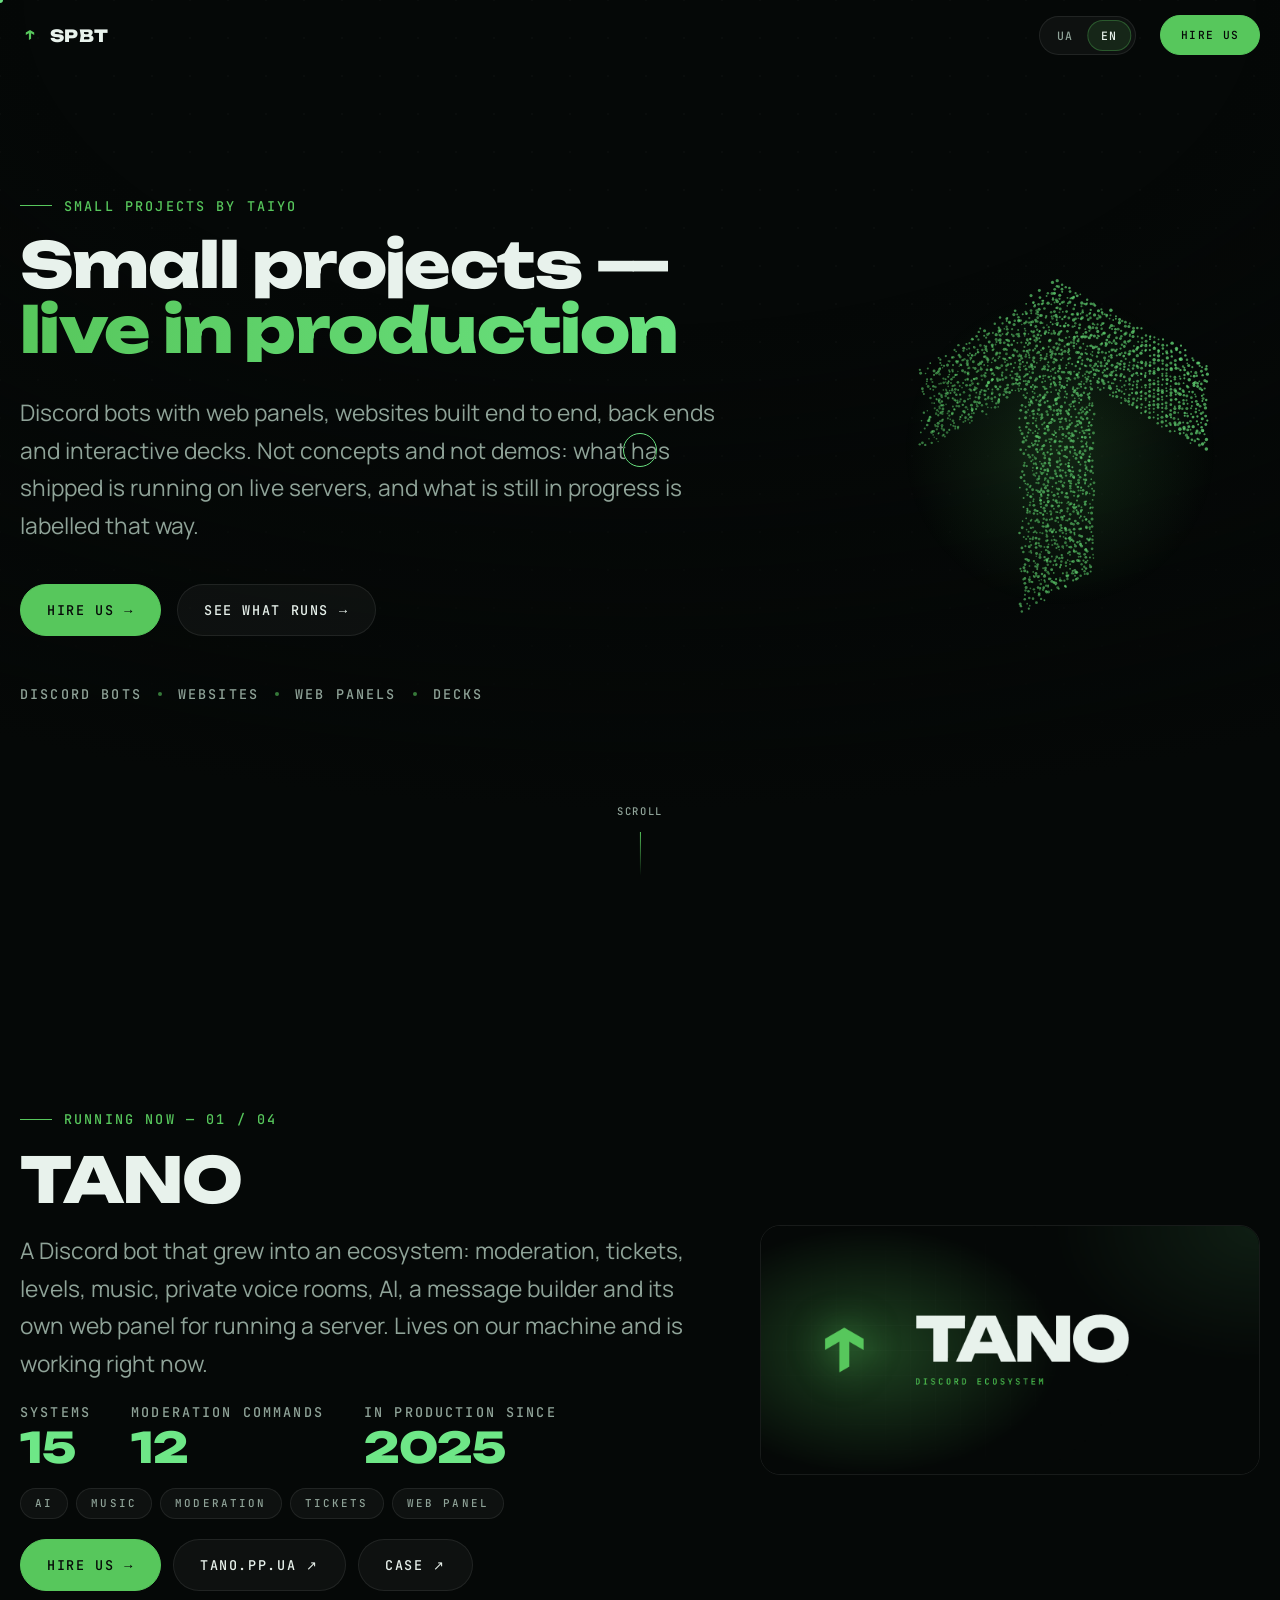
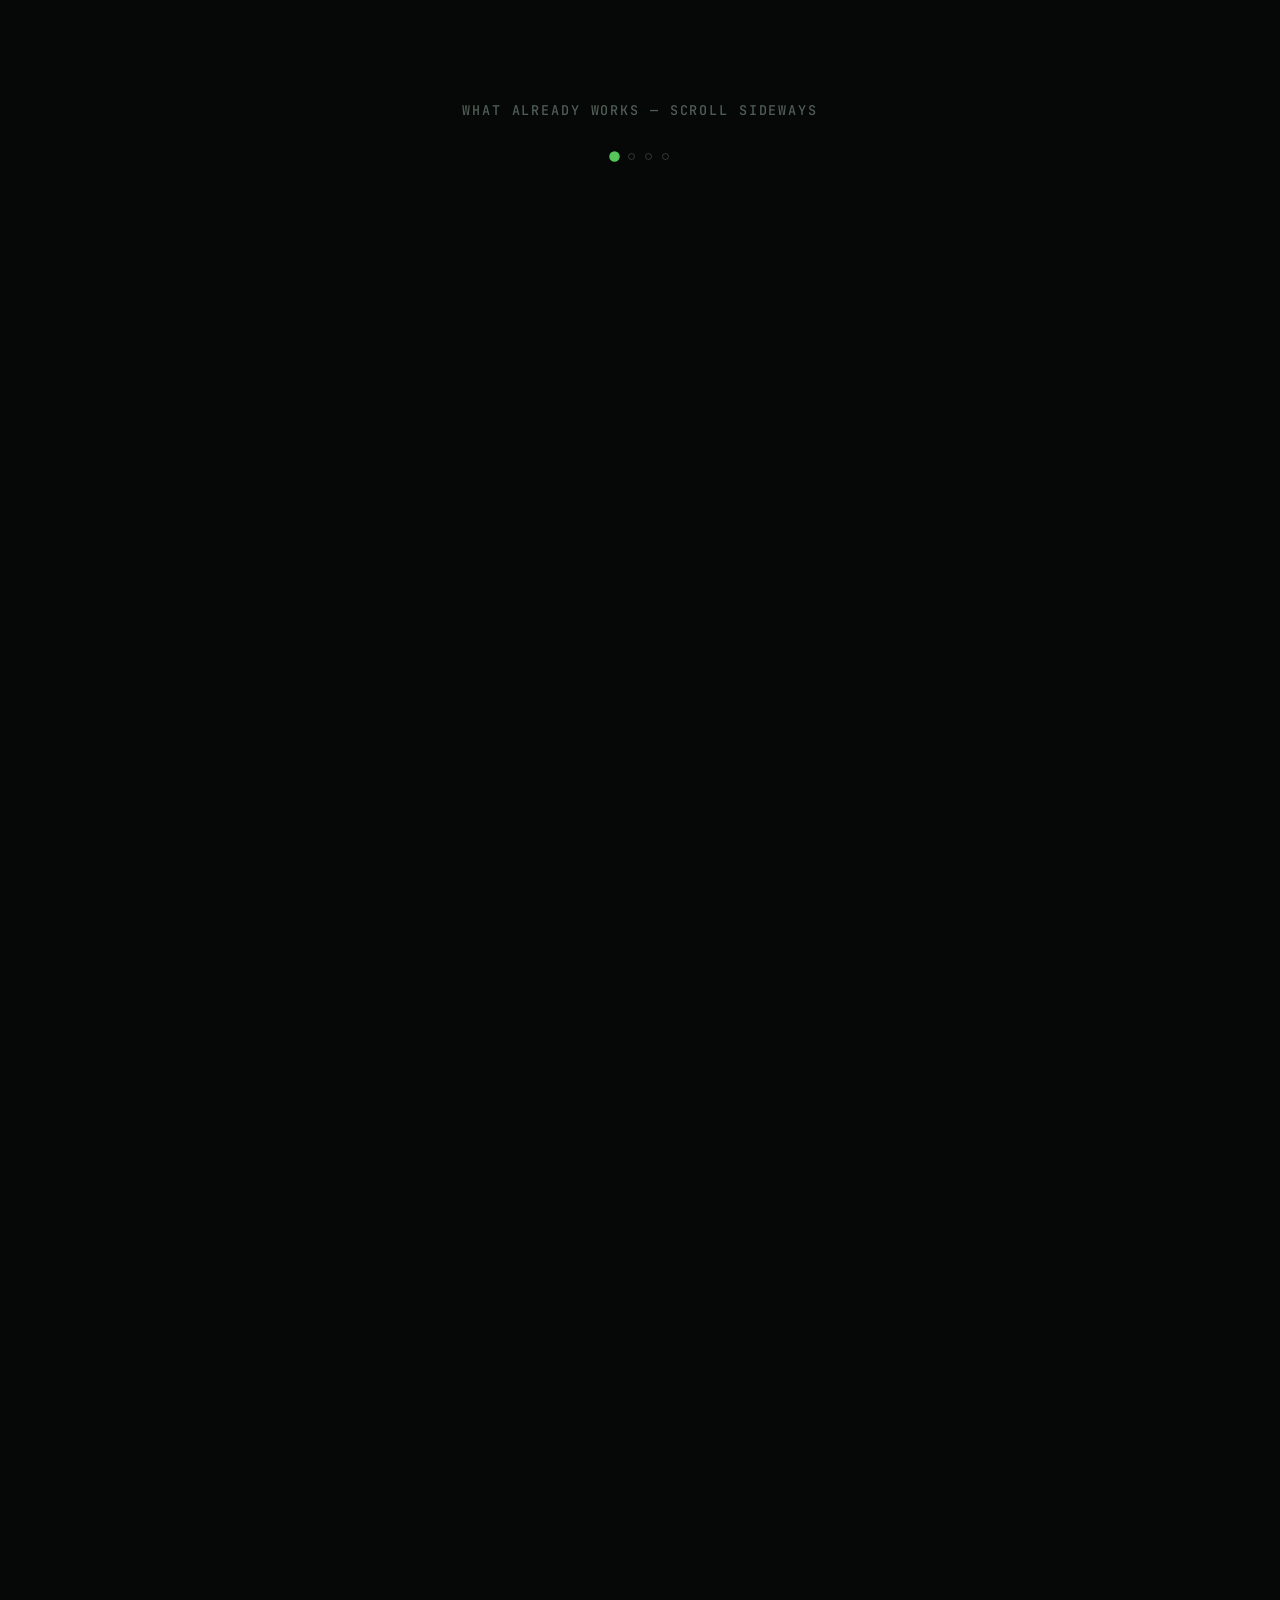
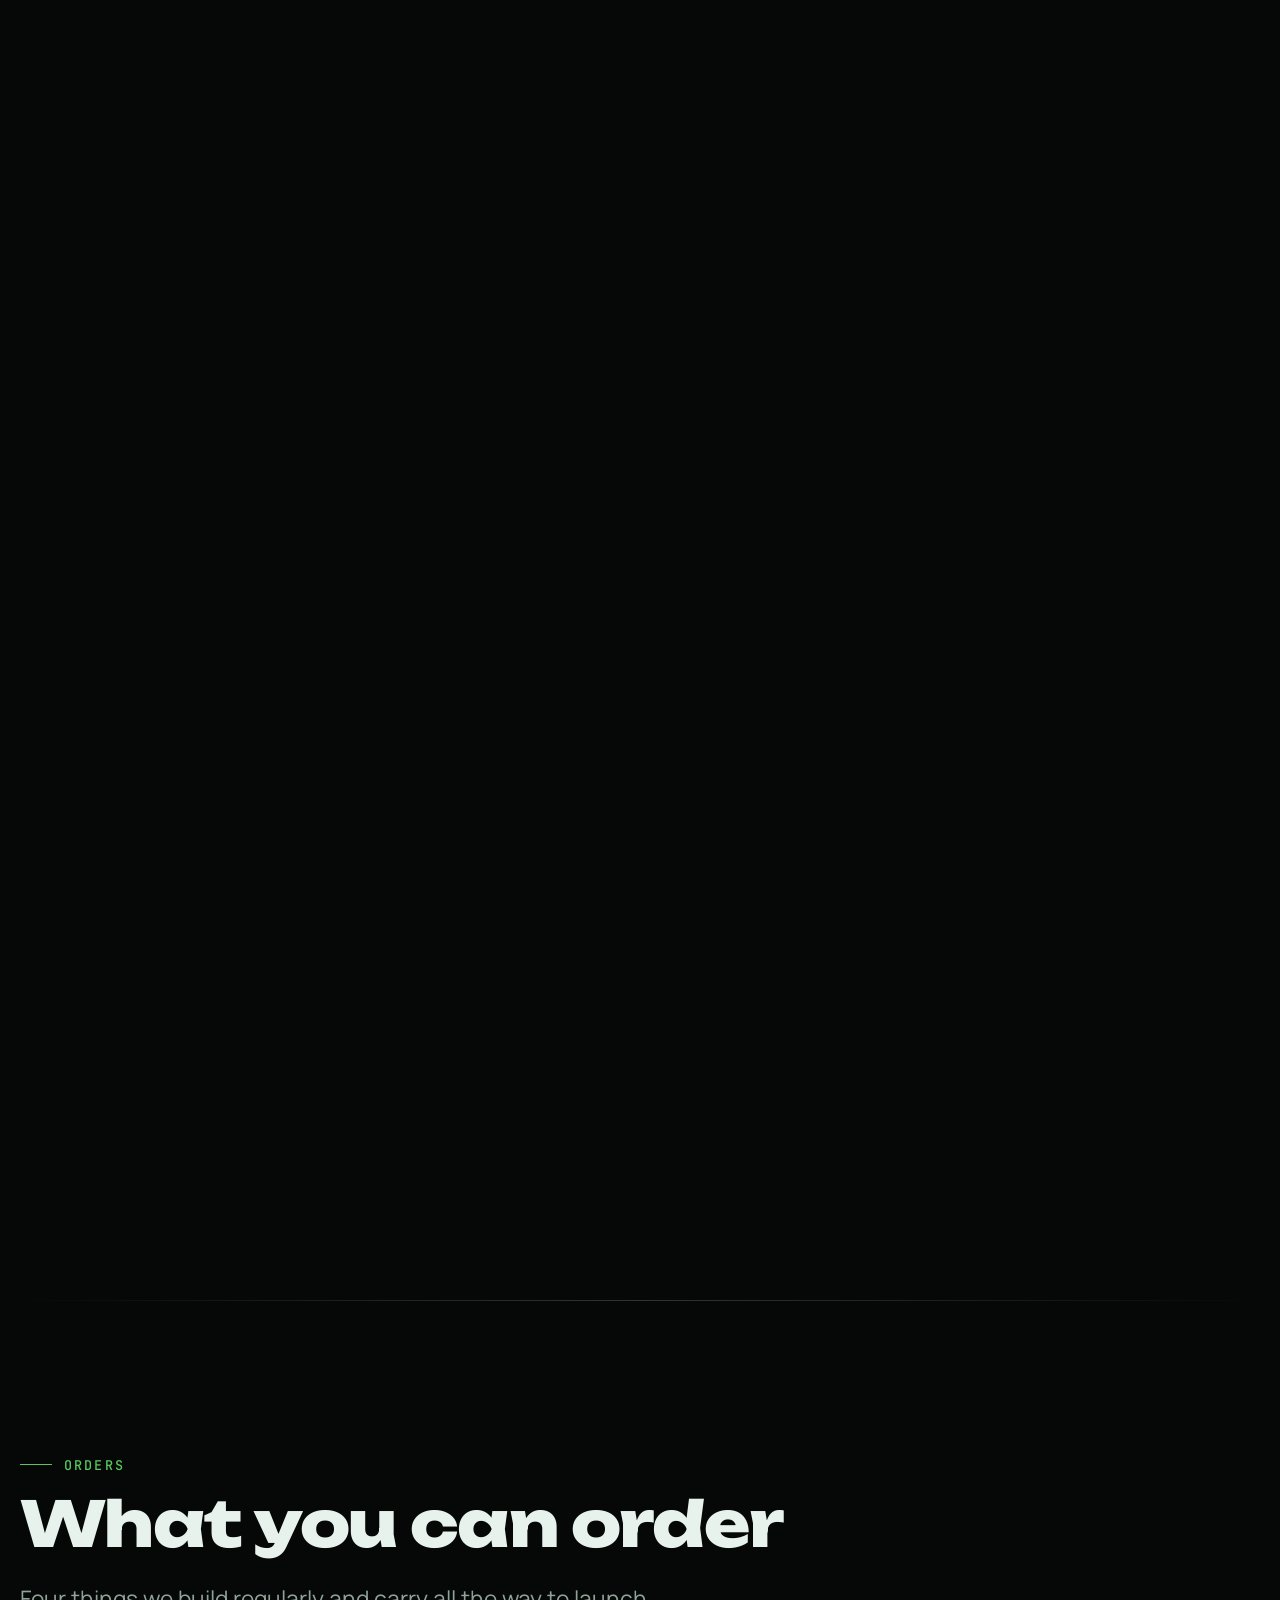
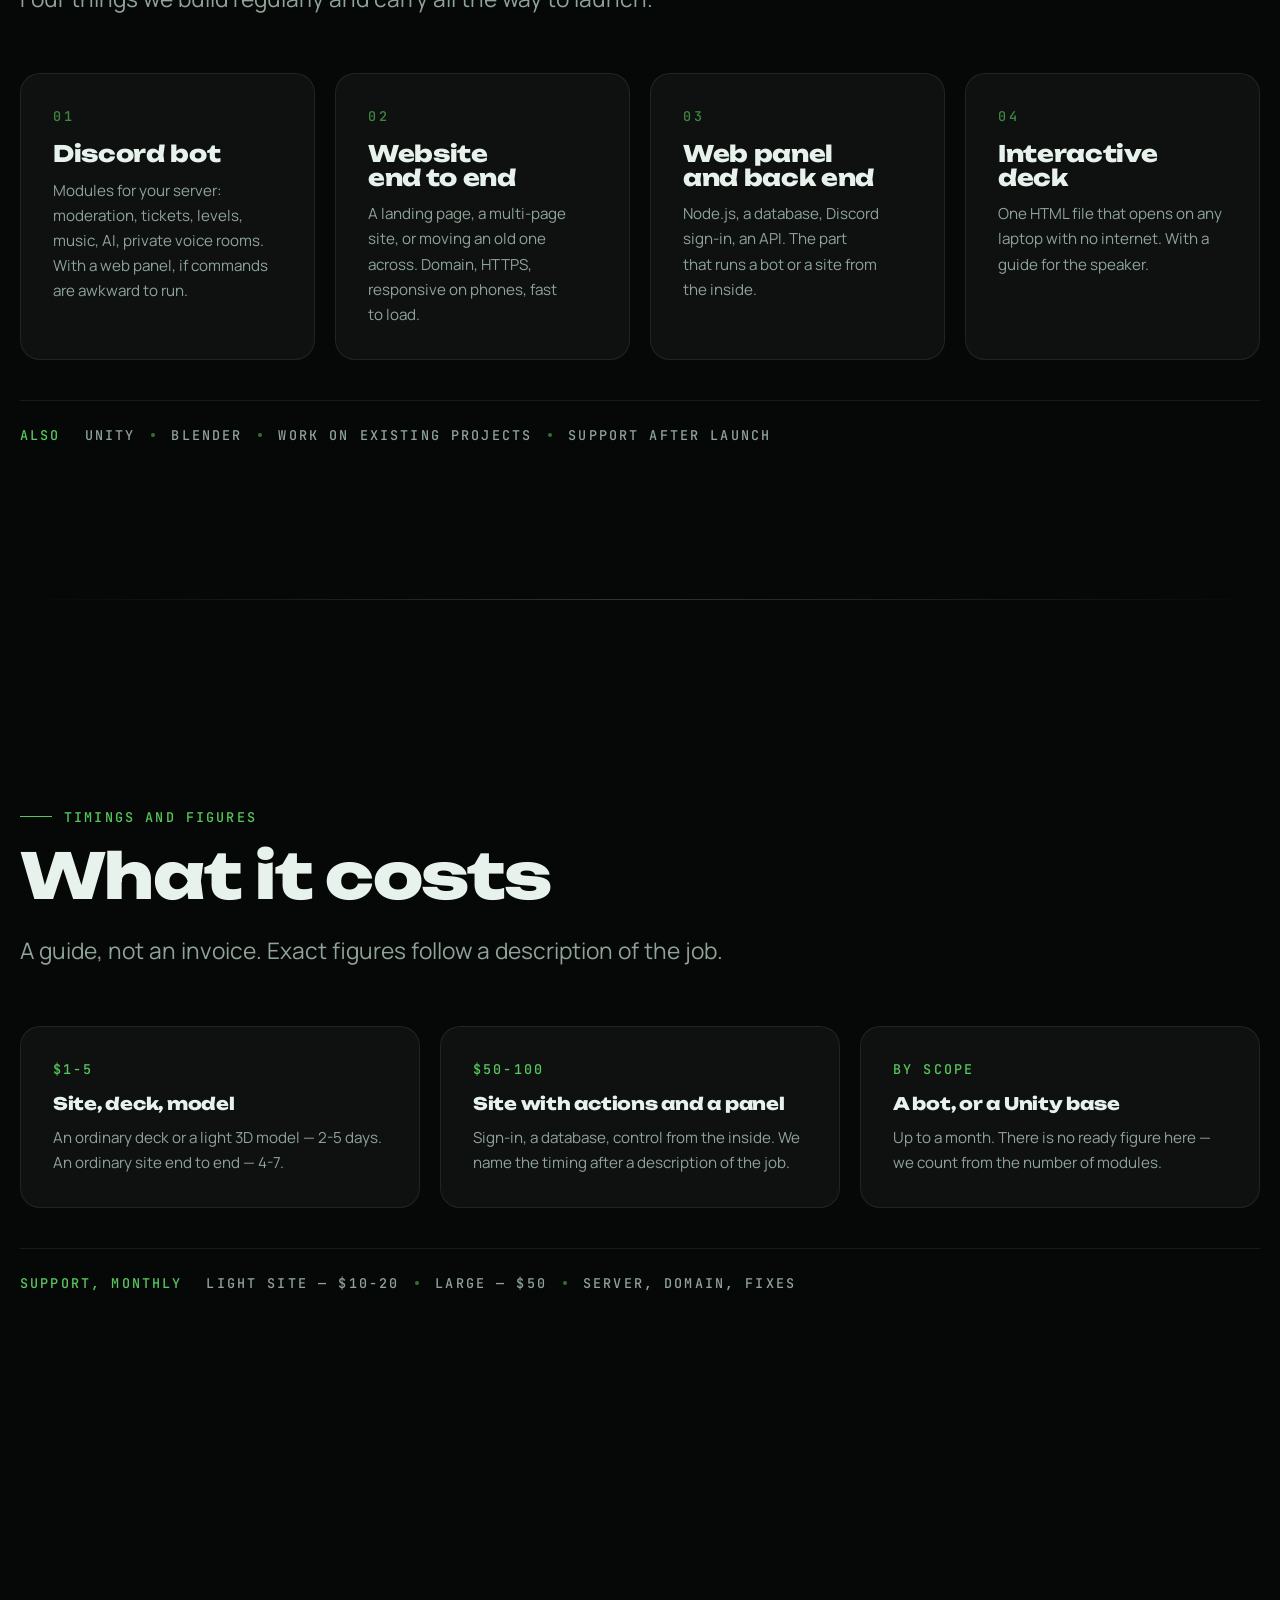
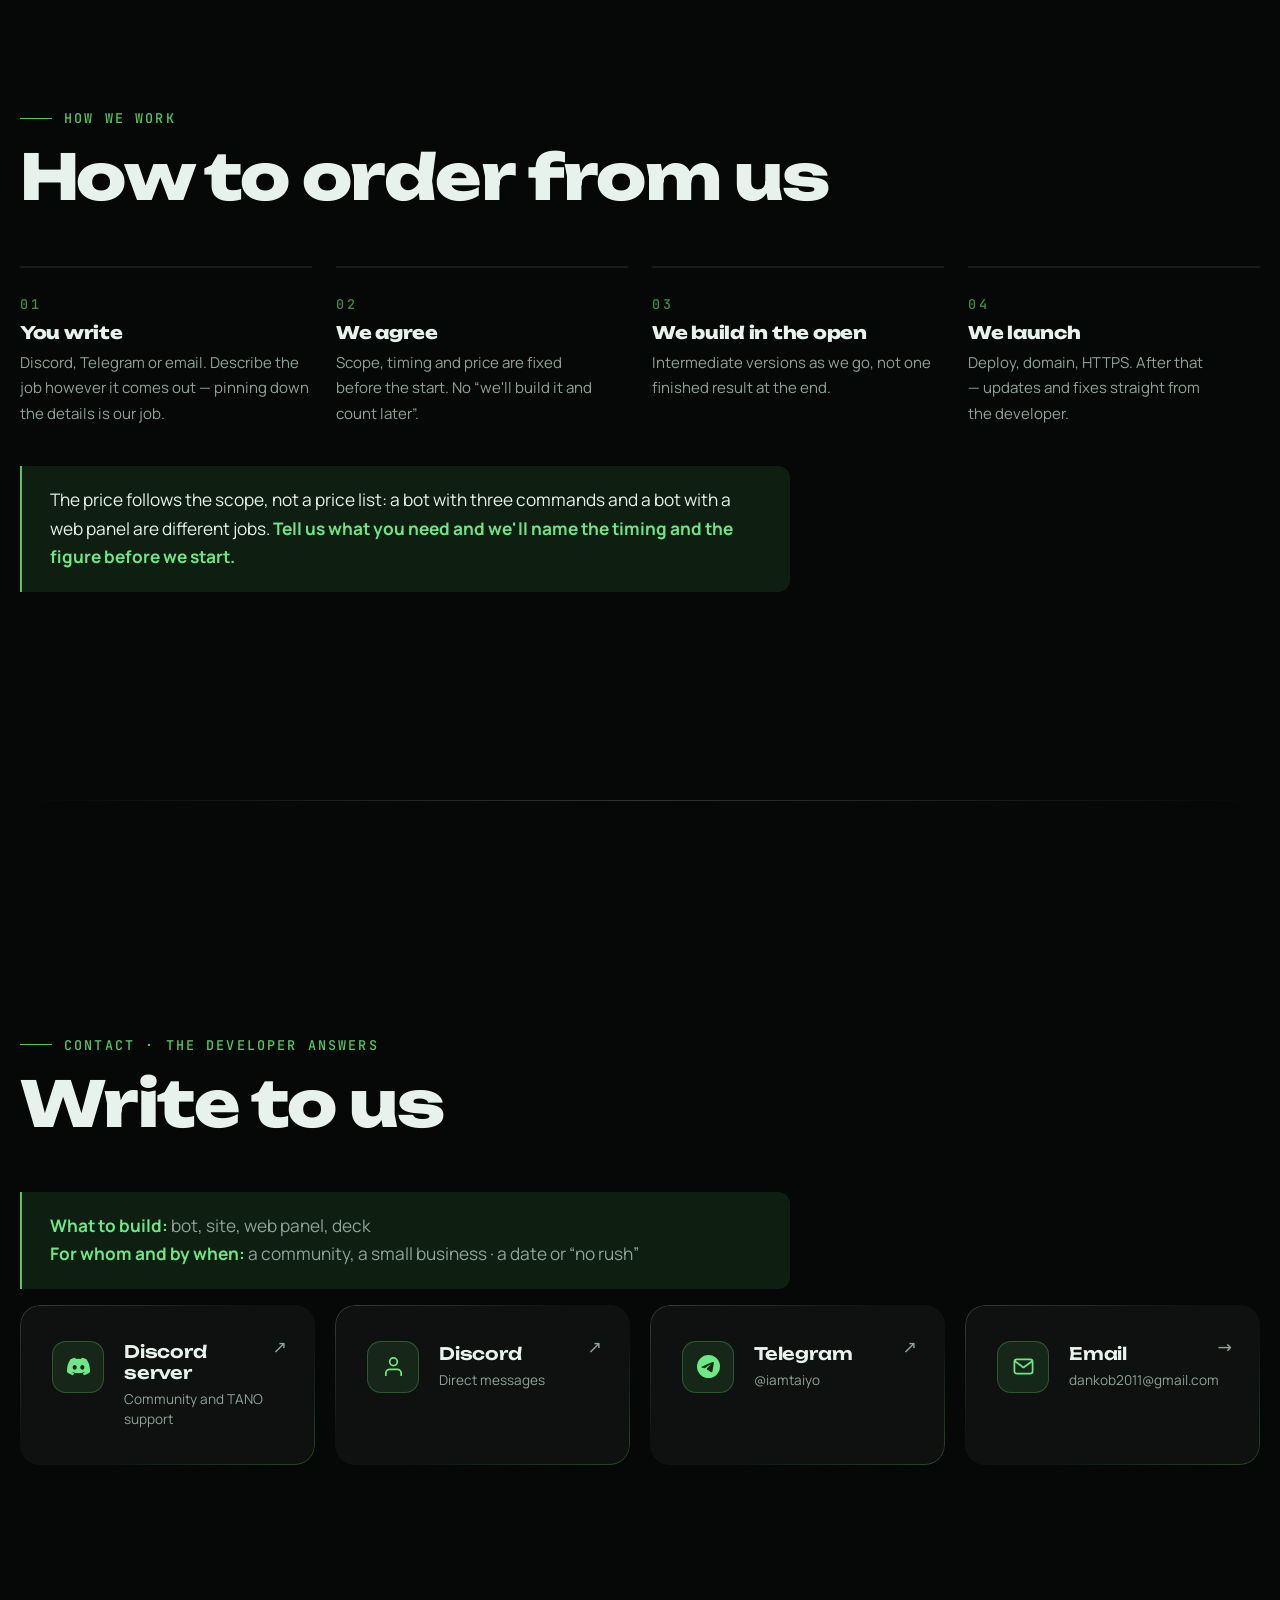
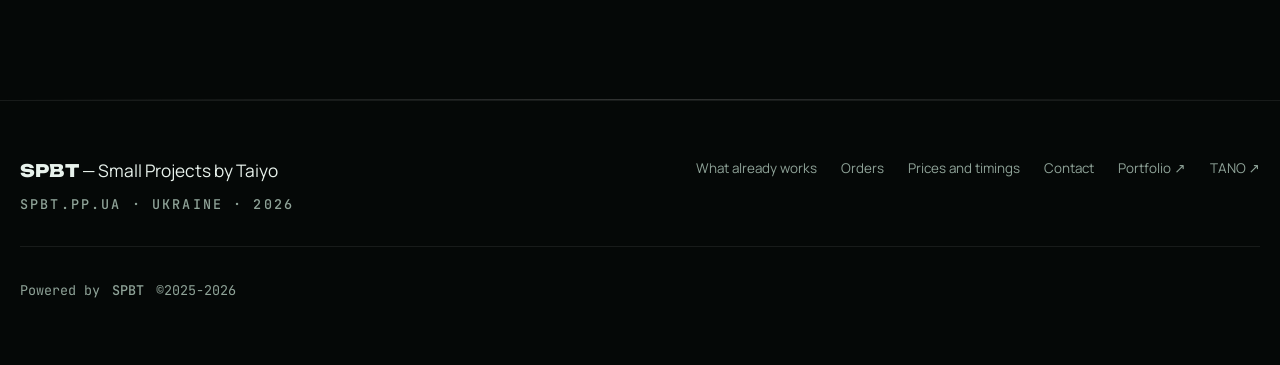
==== commit 2b0297f1: "feat: SPBT_DB panel with when-to-use advice, and a track sized by --pj-n SPBT_DB joins the work trac" ====
--- a/index.html
+++ b/index.html
@@ -164,7 +164,7 @@
        вертикальної прокрутки. Скрол лишається нативним — скролбар, клавіші
        й пошук по сторінці працюють. Три невидимі якорі дають по одній
        snap-точці на панель.                                           -->
-  <section class="pjtrack" id="work" aria-labelledby="work-title" data-pjtrack>
+  <section class="pjtrack" id="work" aria-labelledby="work-title" data-pjtrack style="--pj-n:4">
     <!-- Заголовок секції, який не займає жодного пікселя. `.u-sr`
          (base.css:195) — це position:absolute, тож sticky-сцена, три якорі
          й прогрес доріжки лишаються рівно там, де були.
@@ -177,6 +177,7 @@
     <span class="pjtrack__anchor pjtrack__anchor--1" aria-hidden="true"></span>
     <span class="pjtrack__anchor pjtrack__anchor--2" aria-hidden="true"></span>
     <span class="pjtrack__anchor pjtrack__anchor--3" aria-hidden="true"></span>
+    <span class="pjtrack__anchor pjtrack__anchor--4" aria-hidden="true"></span>
 
     <div class="pjtrack__stage">
       <div class="pjtrack__row" data-pjrow>
@@ -184,7 +185,7 @@
         <article class="pjslide pj" id="tano">
           <div class="u-container pj__inner">
             <div class="pj__copy">
-              <p class="u-mono u-eyebrow" data-reveal>Працює зараз — 01 / 03</p>
+              <p class="u-mono u-eyebrow" data-reveal>Працює зараз — 01 / 04</p>
               <h3 class="pj__title" data-reveal data-reveal-delay="1">TANO</h3>
               <p class="pj__lead" data-reveal data-reveal-delay="2">
                 Discord-бот, який виріс в екосистему: модерація, тікети, рівні,
@@ -227,10 +228,40 @@
           </div>
         </article>
 
+        <!-- SPBT_DB — наша база з відкритим кодом. Надрядок свій, не «Працює
+             зараз»: у продакшені вона ще не стоїть, тож ця панель каже, коли
+             її брати, а коли ні. Лід — рекомендація, а не опис; цифри
+             виміряні (README репозиторію, бенчмарк проти JSON-файлів TANO v26).
+             Зелена кнопка, як на кожній панелі, веде всередину, на #contact. -->
+        <article class="pjslide pj" id="spbt-db">
+          <div class="u-container pj__inner">
+            <div class="pj__copy">
+              <p class="u-mono u-eyebrow" data-reveal>Відкритий код — 02 / 04</p>
+              <h3 class="pj__title" data-reveal data-reveal-delay="1">SPBT_DB</h3>
+              <p class="pj__lead" data-reveal data-reveal-delay="2">
+                Для ботів на Node.js на малому VPS, коли JSON-файли вже гальмують.
+              </p>
+              <dl class="stats" data-reveal data-reveal-delay="3">
+                <div><dt class="u-mono">Читання зі 100 000</dt><dd>0,8 мкс</dd></div>
+                <div><dt class="u-mono">RAM у простої</dt><dd>72 МБ</dd></div>
+                <div><dt class="u-mono">kill -9 без втрат</dt><dd>100/100</dd></div>
+              </dl>
+              <div class="card__actions" data-reveal data-reveal-delay="4">
+                <a class="btn btn--primary" data-magnetic href="#contact">Поставимо у ваш бот <span aria-hidden="true">→</span></a>
+                <a class="btn" data-magnetic href="https://github.com/DanyloKob/SPBT_DB" target="_blank" rel="noopener">GitHub <span aria-hidden="true">↗</span></a>
+              </div>
+            </div>
+            <div class="pj__visual pj__visual--type" data-reveal data-reveal-delay="2" aria-hidden="true">
+              <span class="pj__wordmark">SPBT_DB</span>
+              <span class="pj__wordsub u-mono">open source · MIT</span>
+            </div>
+          </div>
+        </article>
+
         <article class="pjslide pj" id="sites">
           <div class="u-container pj__inner">
             <div class="pj__copy">
-              <p class="u-mono u-eyebrow" data-reveal>Працює зараз — 02 / 03</p>
+              <p class="u-mono u-eyebrow" data-reveal>Працює зараз — 03 / 04</p>
               <h3 class="pj__title" data-reveal data-reveal-delay="1">Сайти під ключ</h3>
               <!-- Один рядок, не два, і це виміряно, а не на око. Панель
                    стоїть у сцені з overflow:clip, і в смузі 760-900px при
@@ -297,7 +328,7 @@
         <article class="pjslide pj" id="decks">
           <div class="u-container pj__inner">
             <div class="pj__copy">
-              <p class="u-mono u-eyebrow" data-reveal>Працює зараз — 03 / 03</p>
+              <p class="u-mono u-eyebrow" data-reveal>Працює зараз — 04 / 04</p>
               <h3 class="pj__title" data-reveal data-reveal-delay="1">Інтерактивні презентації</h3>
               <p class="pj__lead" data-reveal data-reveal-delay="2">
                 Доповідь, керована пультом. «Play, Emotions &amp; AI» для
@@ -347,7 +378,7 @@
       </div><!-- /.pjtrack__row -->
 
       <div class="pjtrack__dots" data-pjdots aria-hidden="true">
-        <span class="is-on"></span><span></span><span></span>
+        <span class="is-on"></span><span></span><span></span><span></span>
       </div>
       <p class="pjtrack__hint u-mono" aria-hidden="true">Що вже працює — гортайте убік</p>
     </div><!-- /.pjtrack__stage -->
--- a/assets/css/components.css
+++ b/assets/css/components.css
@@ -629,10 +629,15 @@
 .pjtrack__hint{display:none;}
 
 @media (prefers-reduced-motion:no-preference) and (min-width:760px){
-  .pjtrack{position:relative;height:300svh;}
+  /* --pj-n is the number of panels. It defaults to 3 and a page with a
+     different count sets it on the section itself (style="--pj-n:4"); the
+     height, the row width, the panel width and the travel all follow it, so
+     adding a project never means editing this shared file again. */
+  .pjtrack{position:relative;height:calc(var(--pj-n,3) * 100svh);}
   /* The stage stays a block on purpose. As a flex container it would treat
-     the row as a flex item, and flex items shrink by default — `width:300%`
-     collapsed back to 100% and all three panels squeezed onto one screen.
+     the row as a flex item, and flex items shrink by default — the row's
+     width (300% for three panels) collapsed back to 100% and all three panels
+     squeezed onto one screen.
      Vertical centring lives on the panels instead. */
   .pjtrack__stage{
     position:sticky;
@@ -657,14 +662,15 @@
        the track must render correctly before the script runs at all. */
     --p:0;
     display:flex;
-    width:300%;
+    width:calc(var(--pj-n,3) * 100%);
     height:100%;
-    transform:translate3d(calc(var(--p) * -66.6667%),0,0);
+    /* Travel is (n-1) panels out of n: -66.6667% for three, -75% for four. */
+    transform:translate3d(calc(var(--p) * (1 - var(--pj-n,3)) * 100% / var(--pj-n,3)),0,0);
     will-change:transform;
   }
   .pjslide{
-    flex:0 0 33.3333%;
-    width:33.3333%;
+    flex:0 0 calc(100% / var(--pj-n,3));
+    width:calc(100% / var(--pj-n,3));
     min-height:0;
     height:100%;
     scroll-snap-align:none;
@@ -681,6 +687,8 @@
   .pjtrack__anchor--1{top:0;}
   .pjtrack__anchor--2{top:100svh;}
   .pjtrack__anchor--3{top:200svh;}
+  .pjtrack__anchor--4{top:300svh;}
+  .pjtrack__anchor--5{top:400svh;}
 
   .pjtrack__dots{
     display:flex;
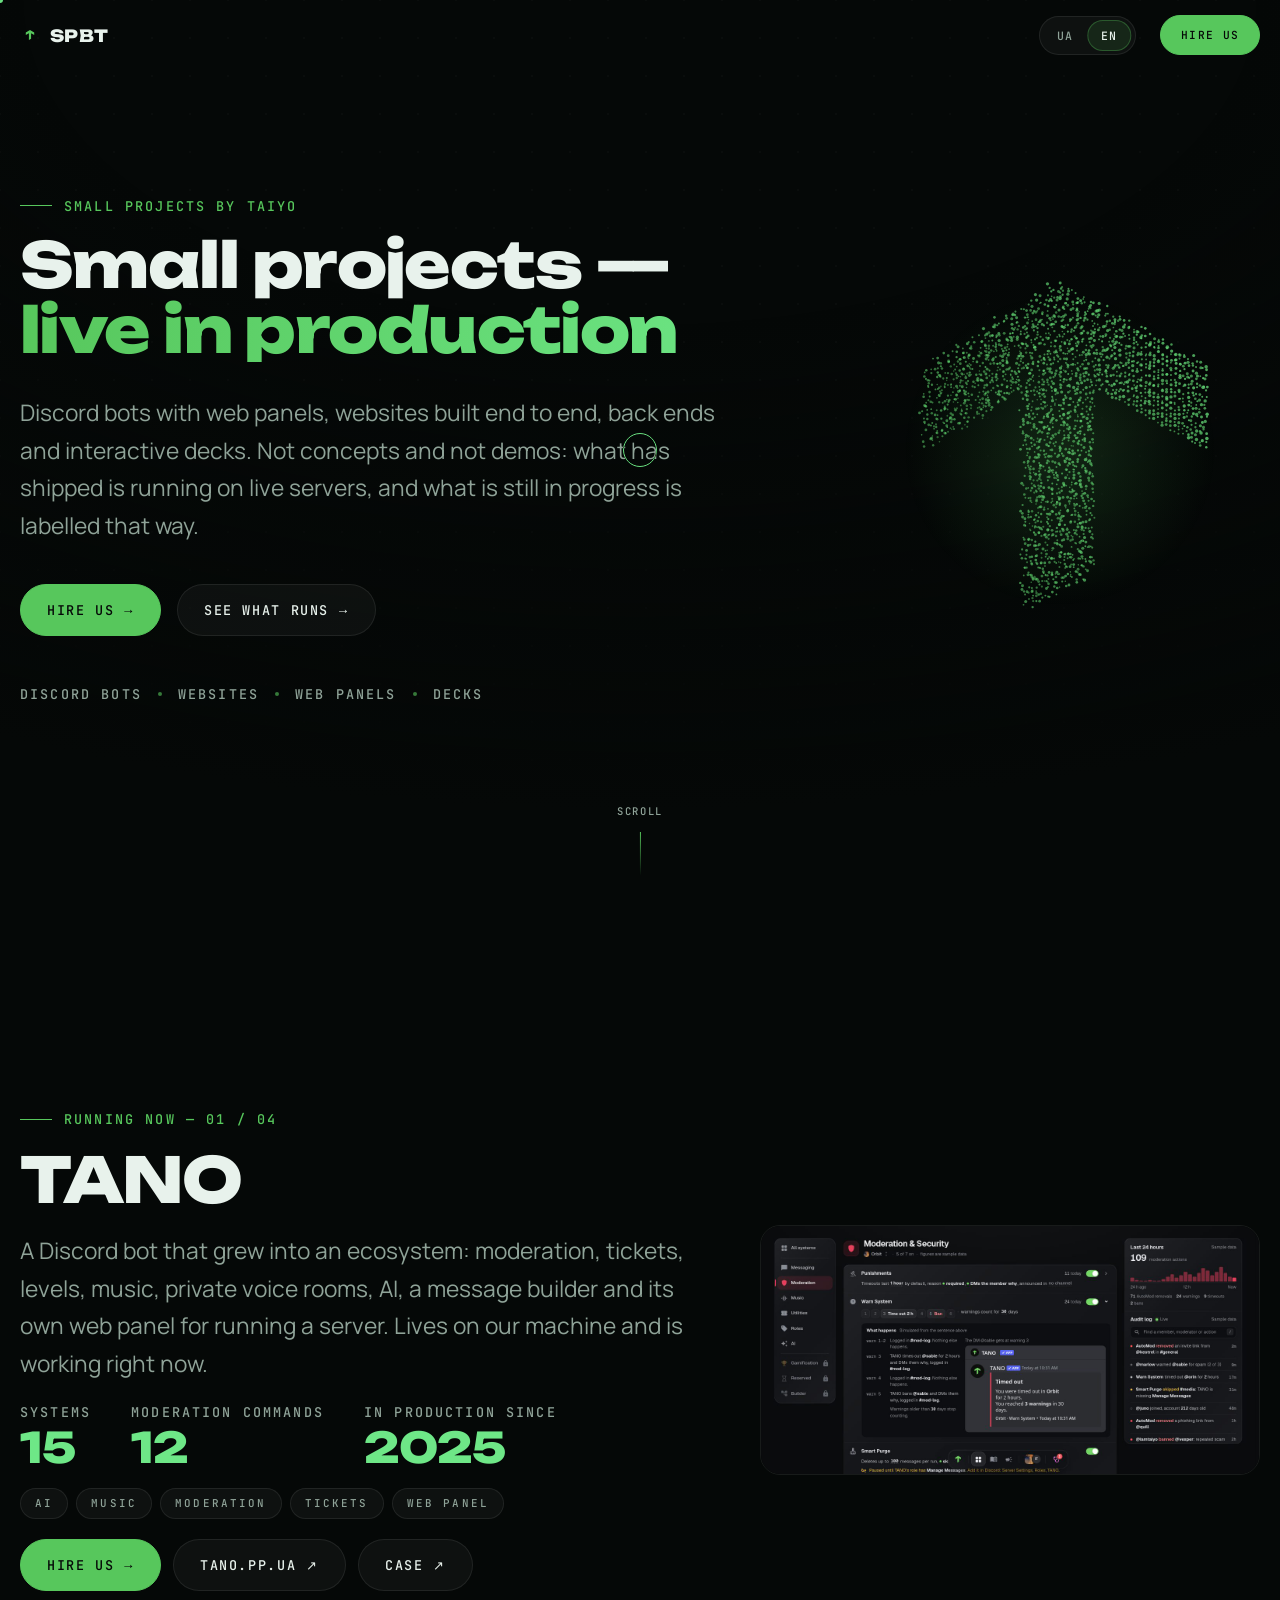
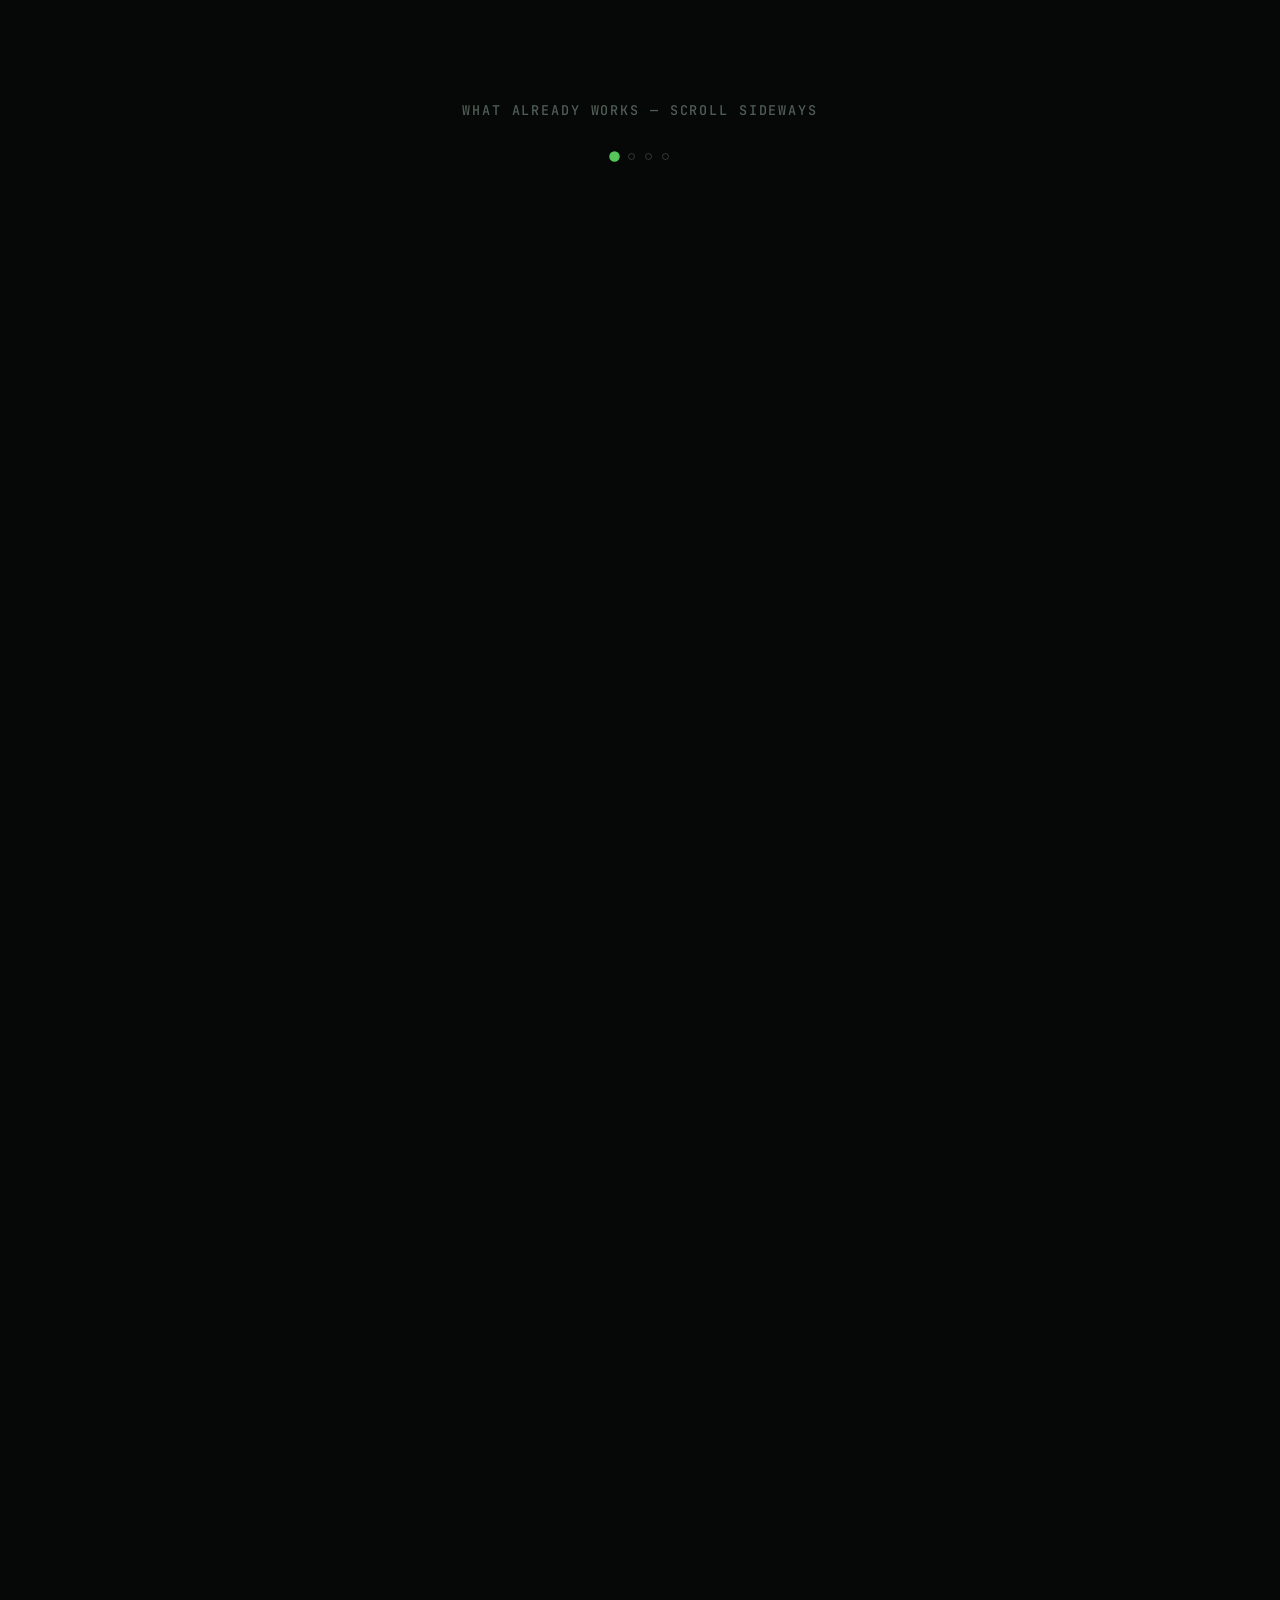
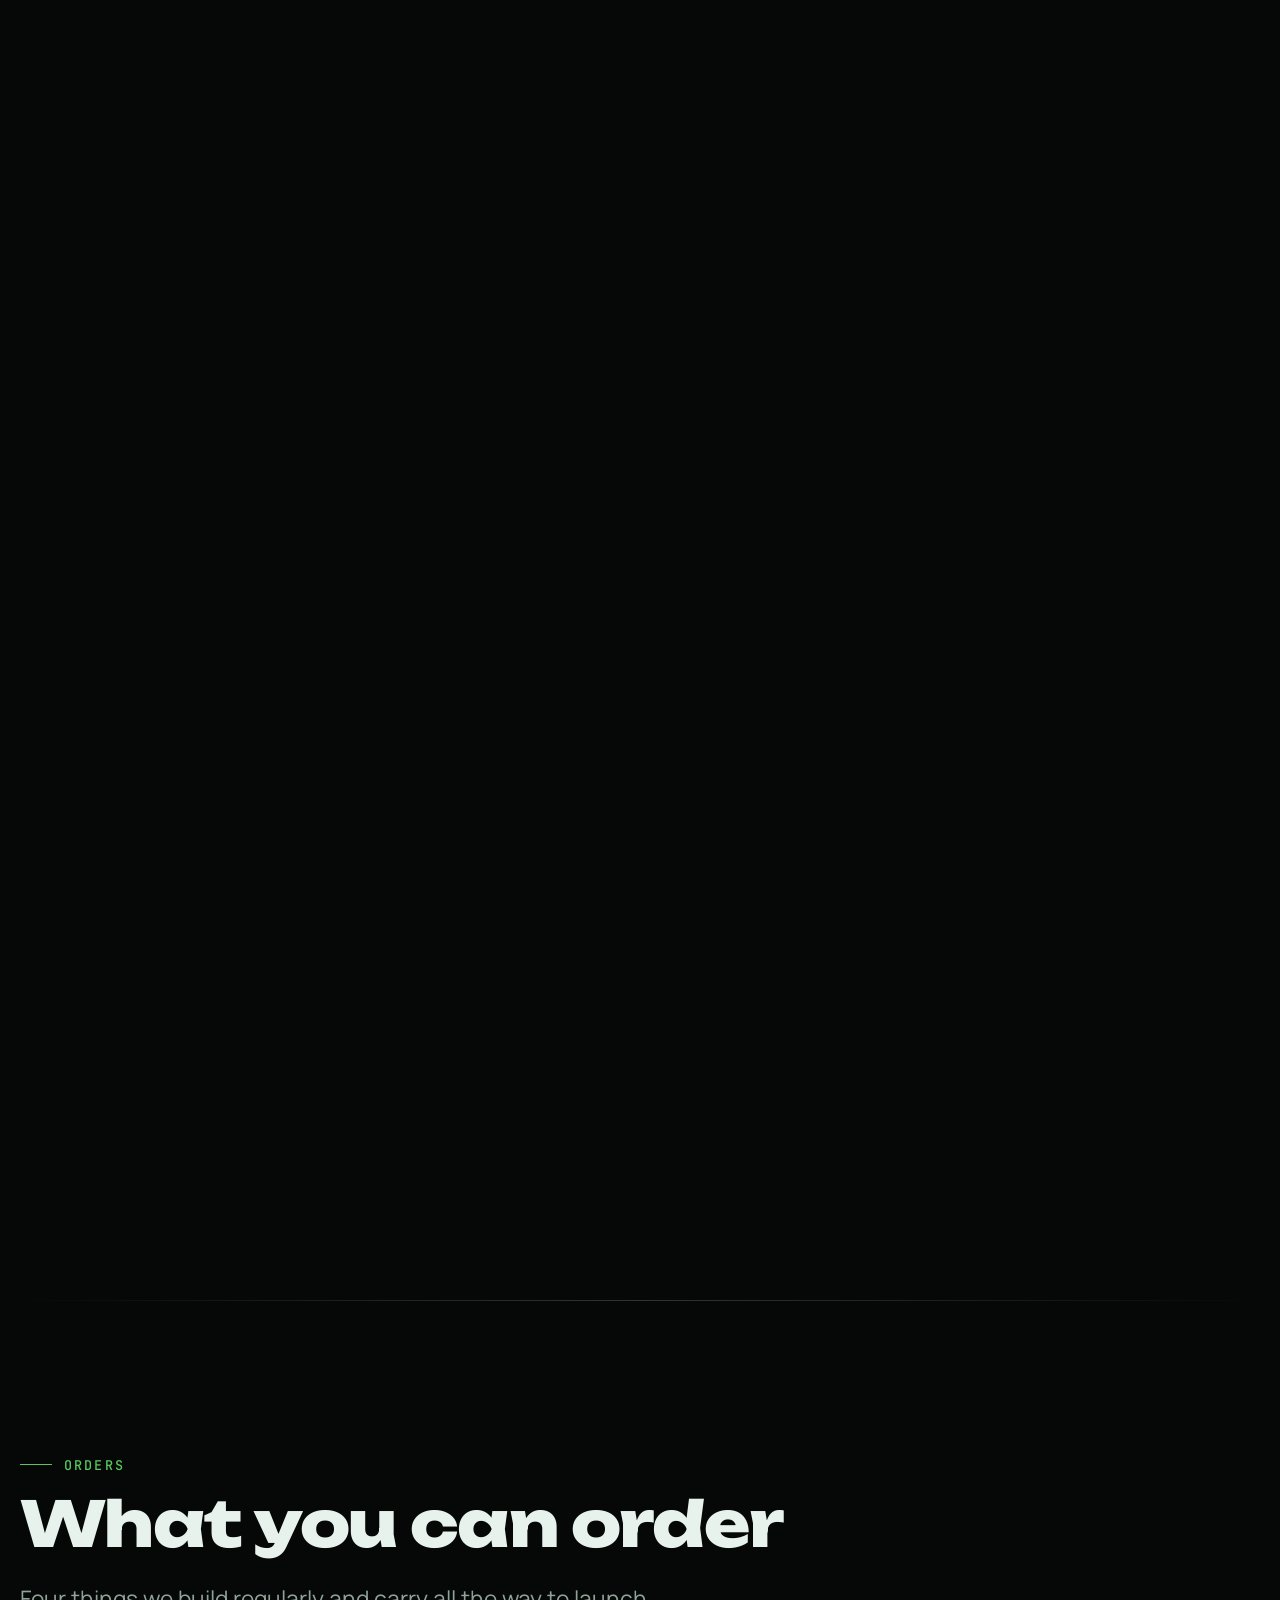
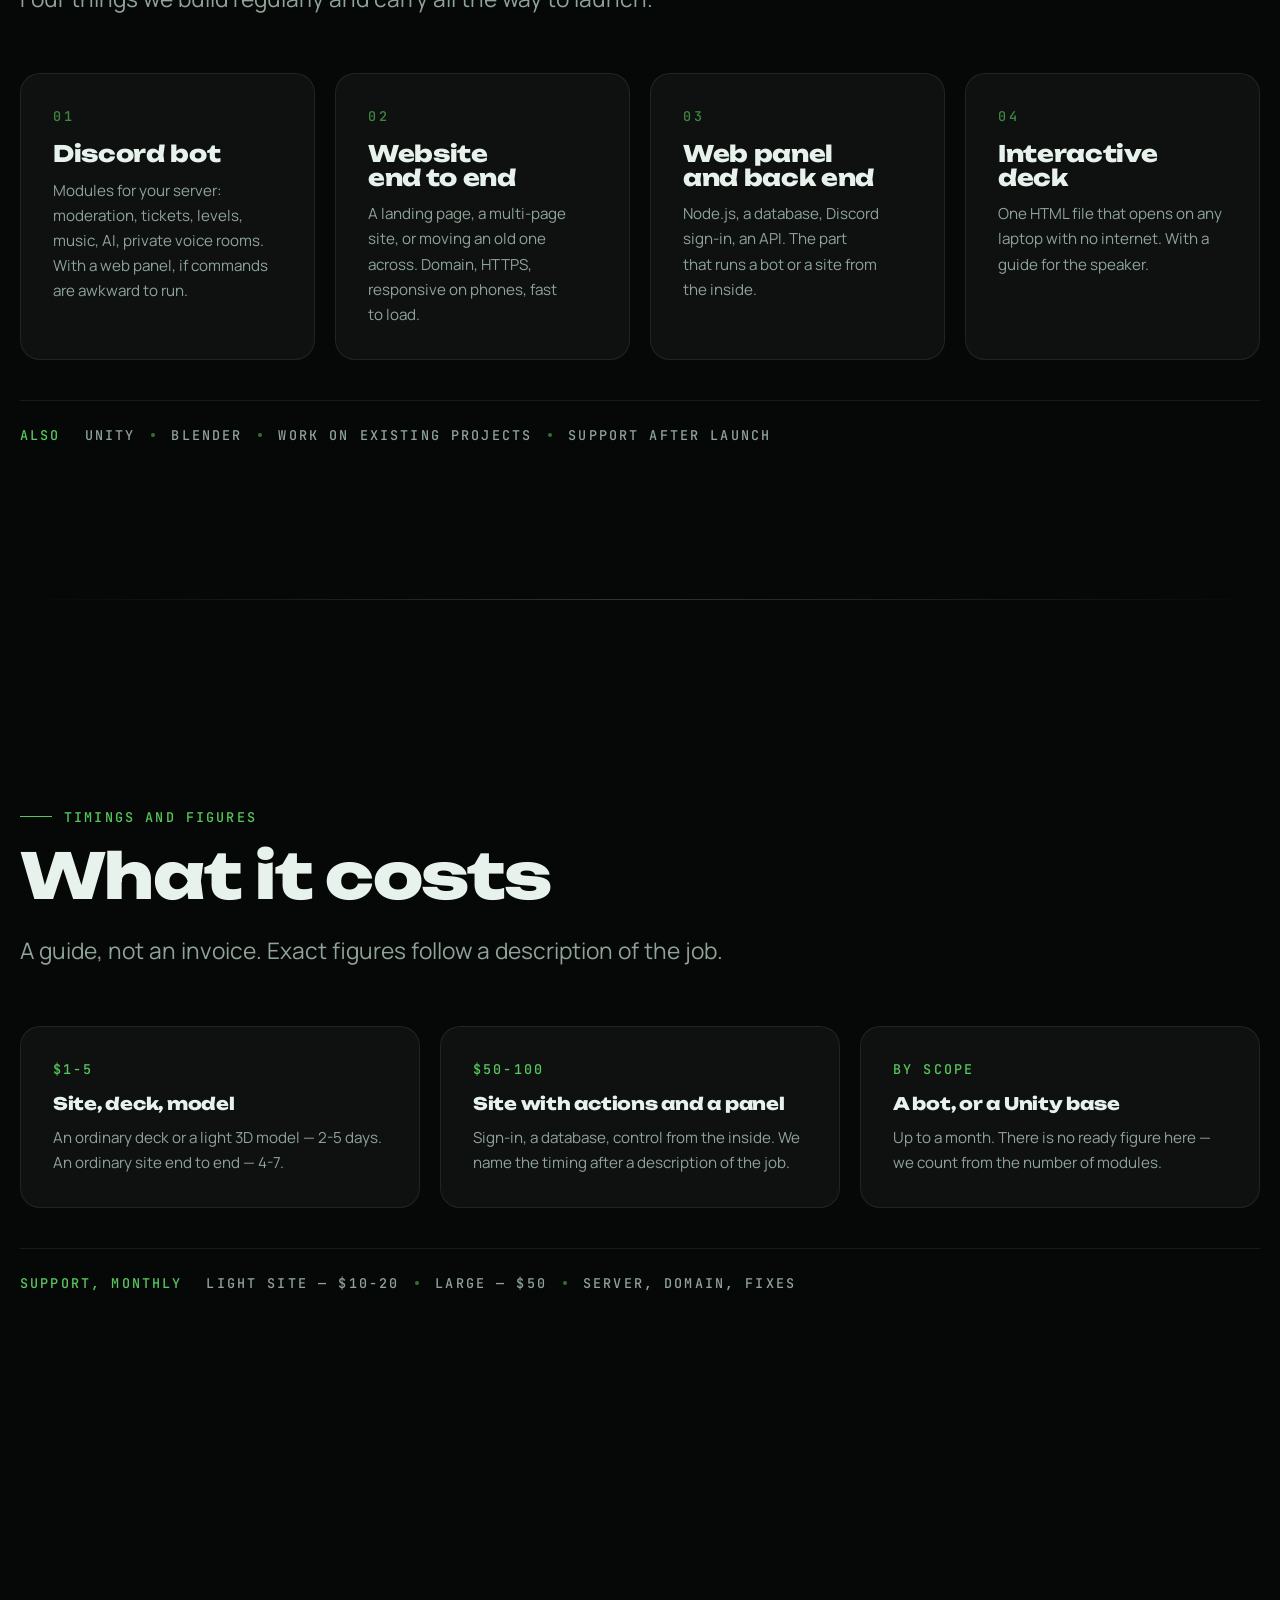
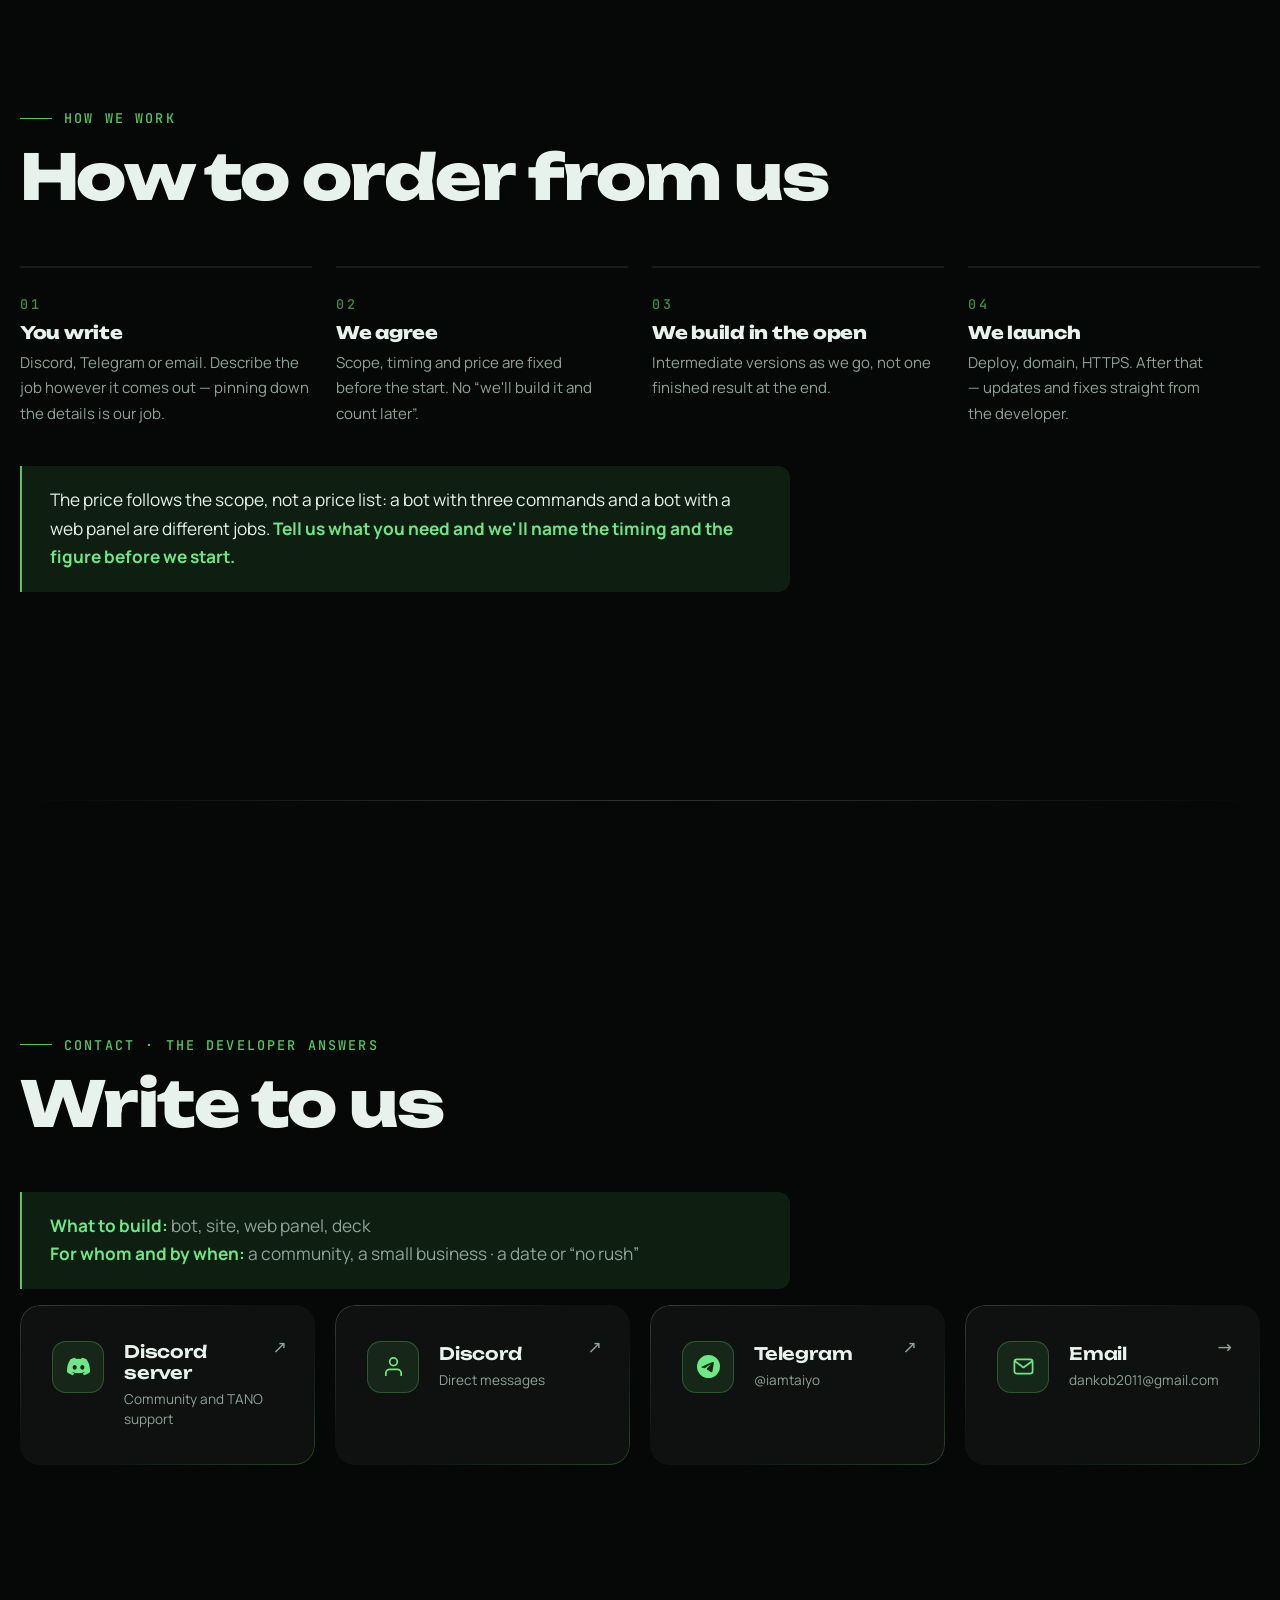
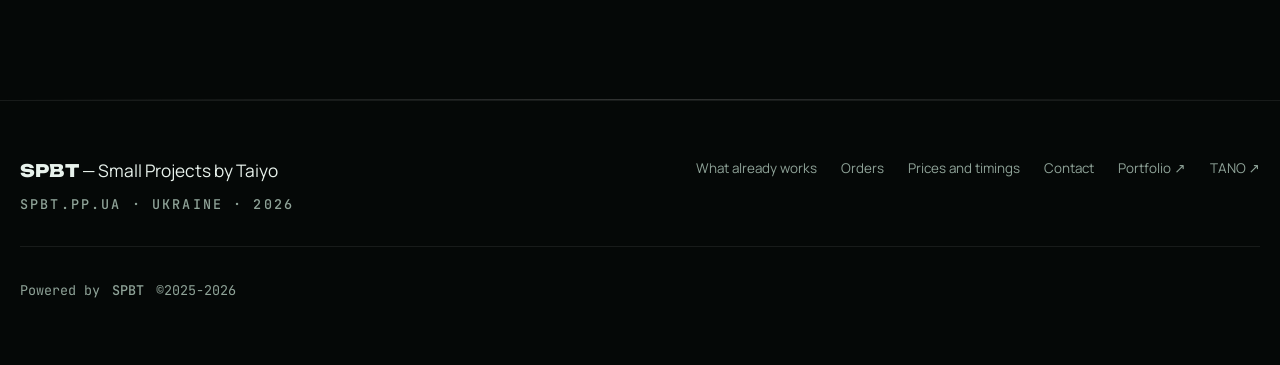
==== commit f5affed7: "feat: show the TANO v27 panel instead of the logo on the TANO panel The same 2:1 screenshot of the n" ====
--- a/index.html
+++ b/index.html
@@ -222,8 +222,8 @@
               </div>
             </div>
             <div class="pj__visual" data-reveal data-reveal-delay="2">
-              <img src="/assets/img/tano-banner.png" width="1280" height="640" loading="lazy"
-                   alt="Логотип TANO: зелена стрілка-Т і напис TANO на темному тлі">
+              <img src="/assets/img/tano-shot.jpg" width="1280" height="640" loading="lazy"
+                   alt="Нова панель TANO v27, сторінка модерації: правила записані реченнями, поруч симуляція наслідків і прев’ю повідомлення в Discord">
             </div>
           </div>
         </article>
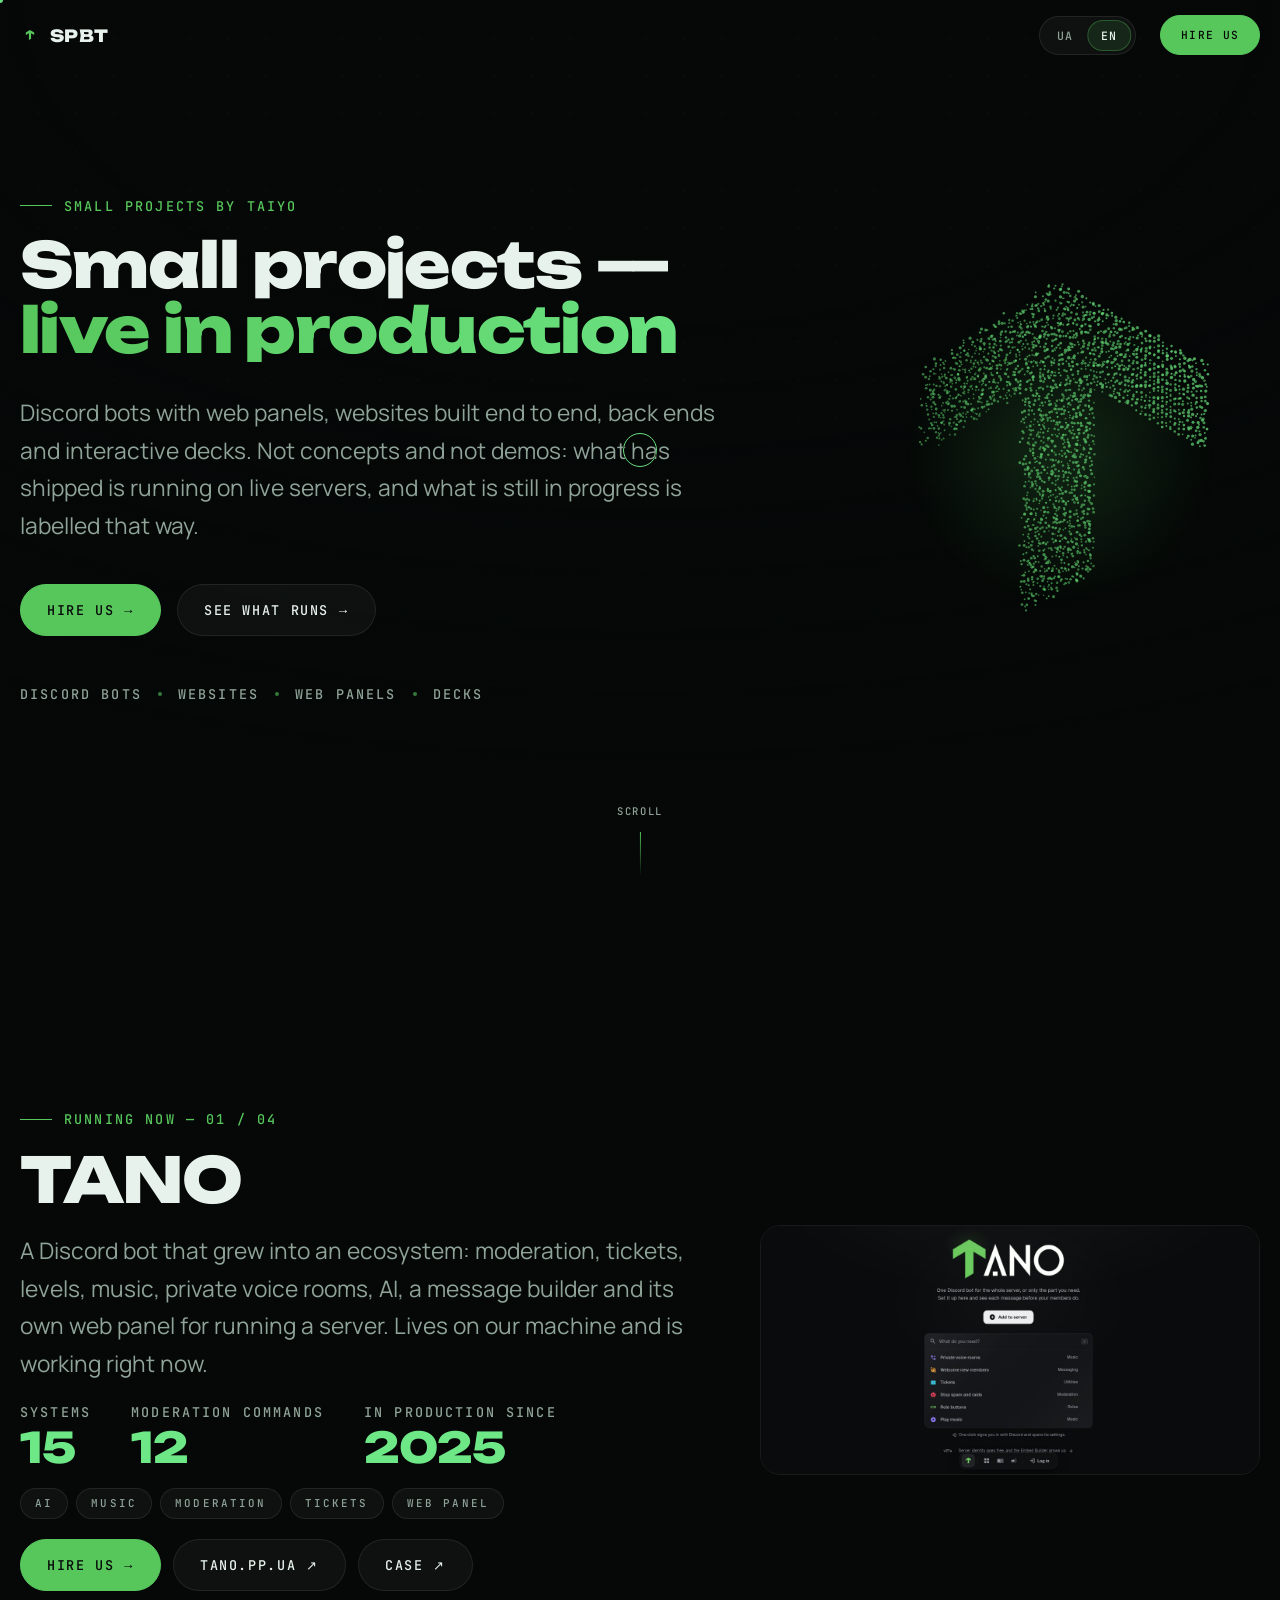
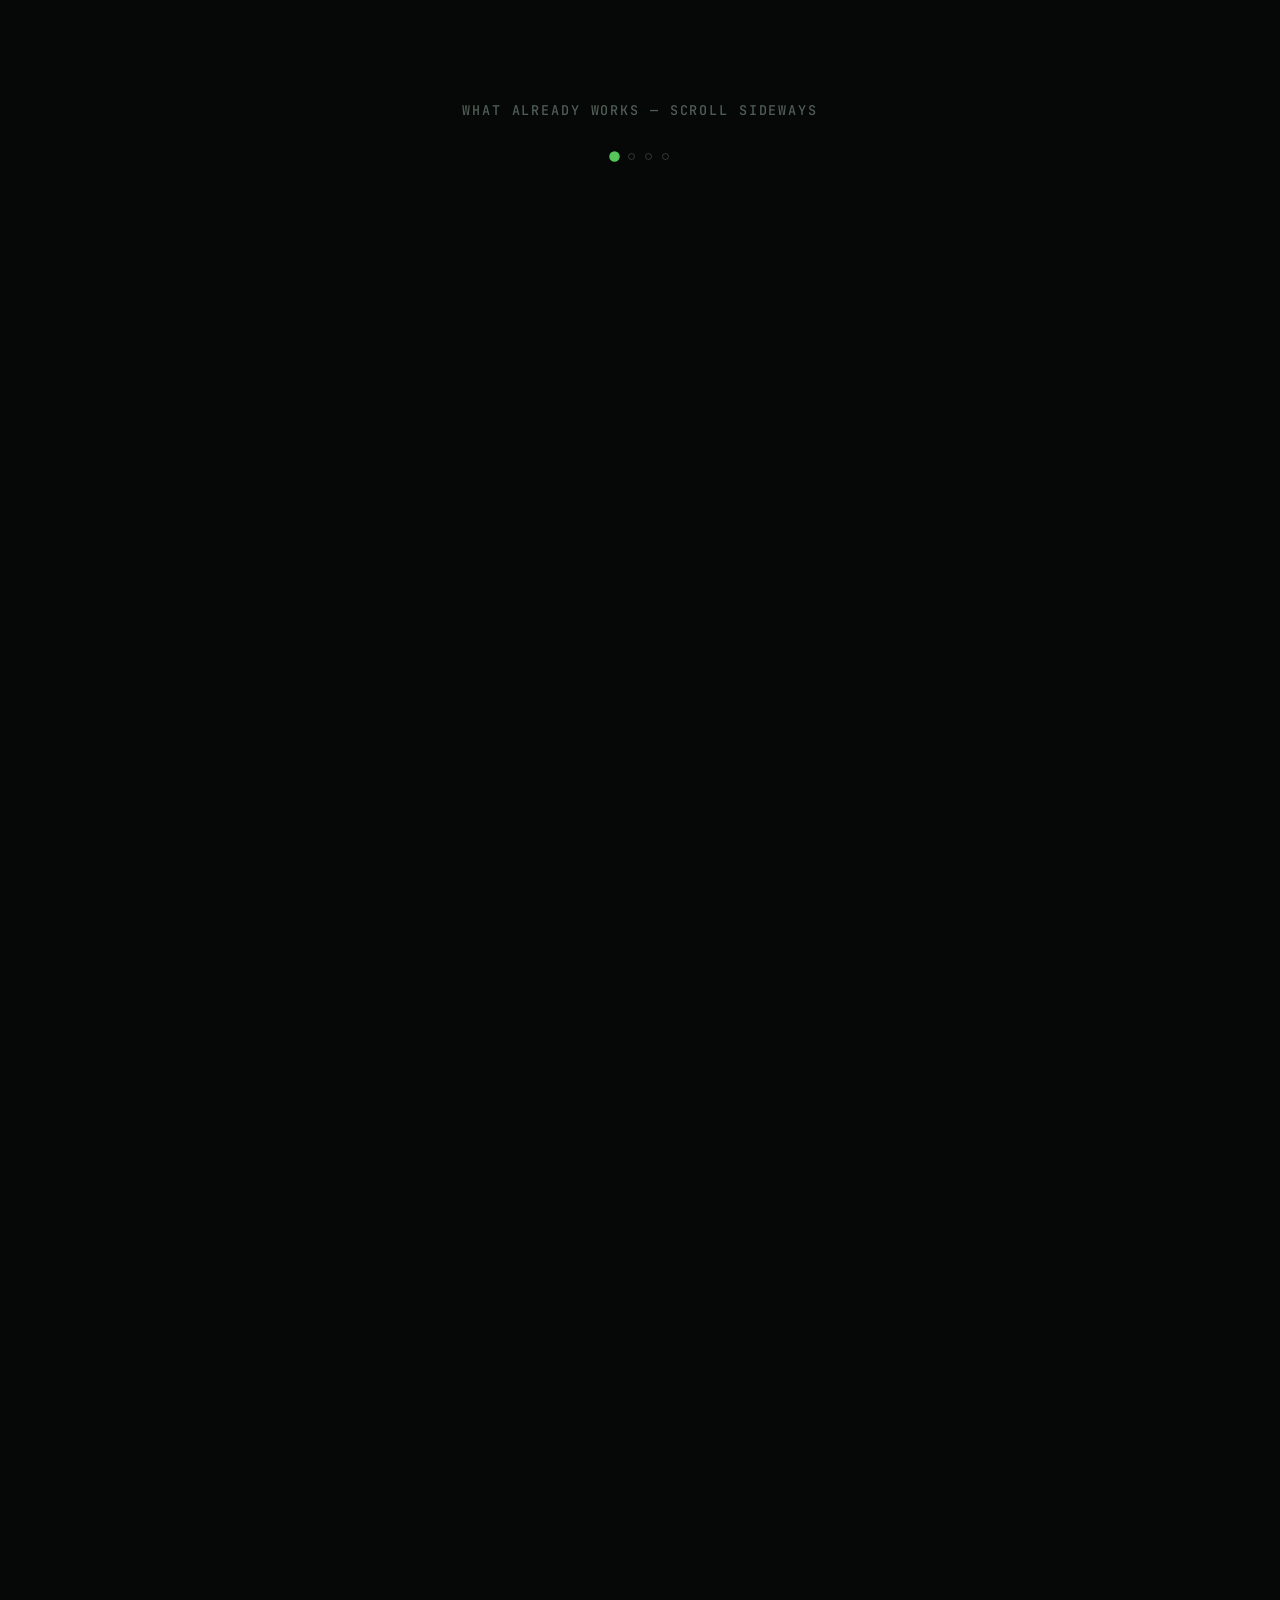
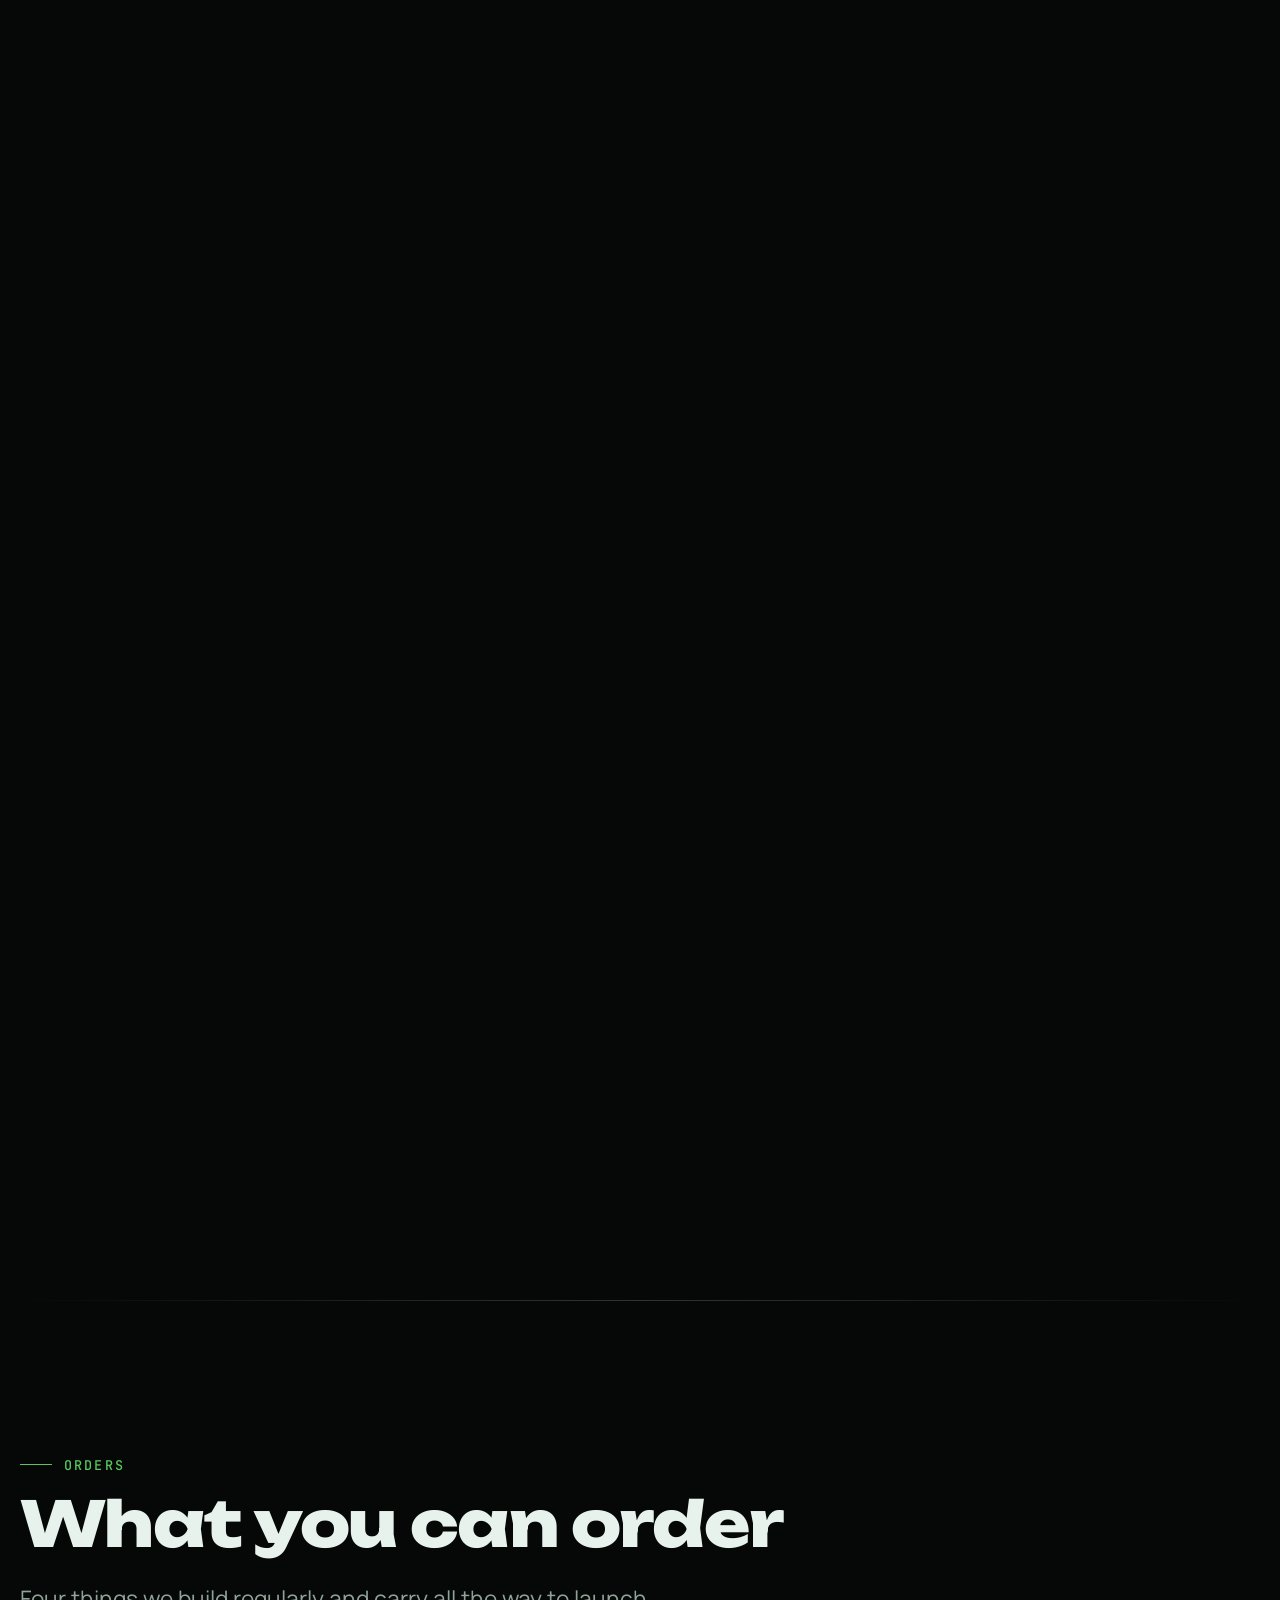
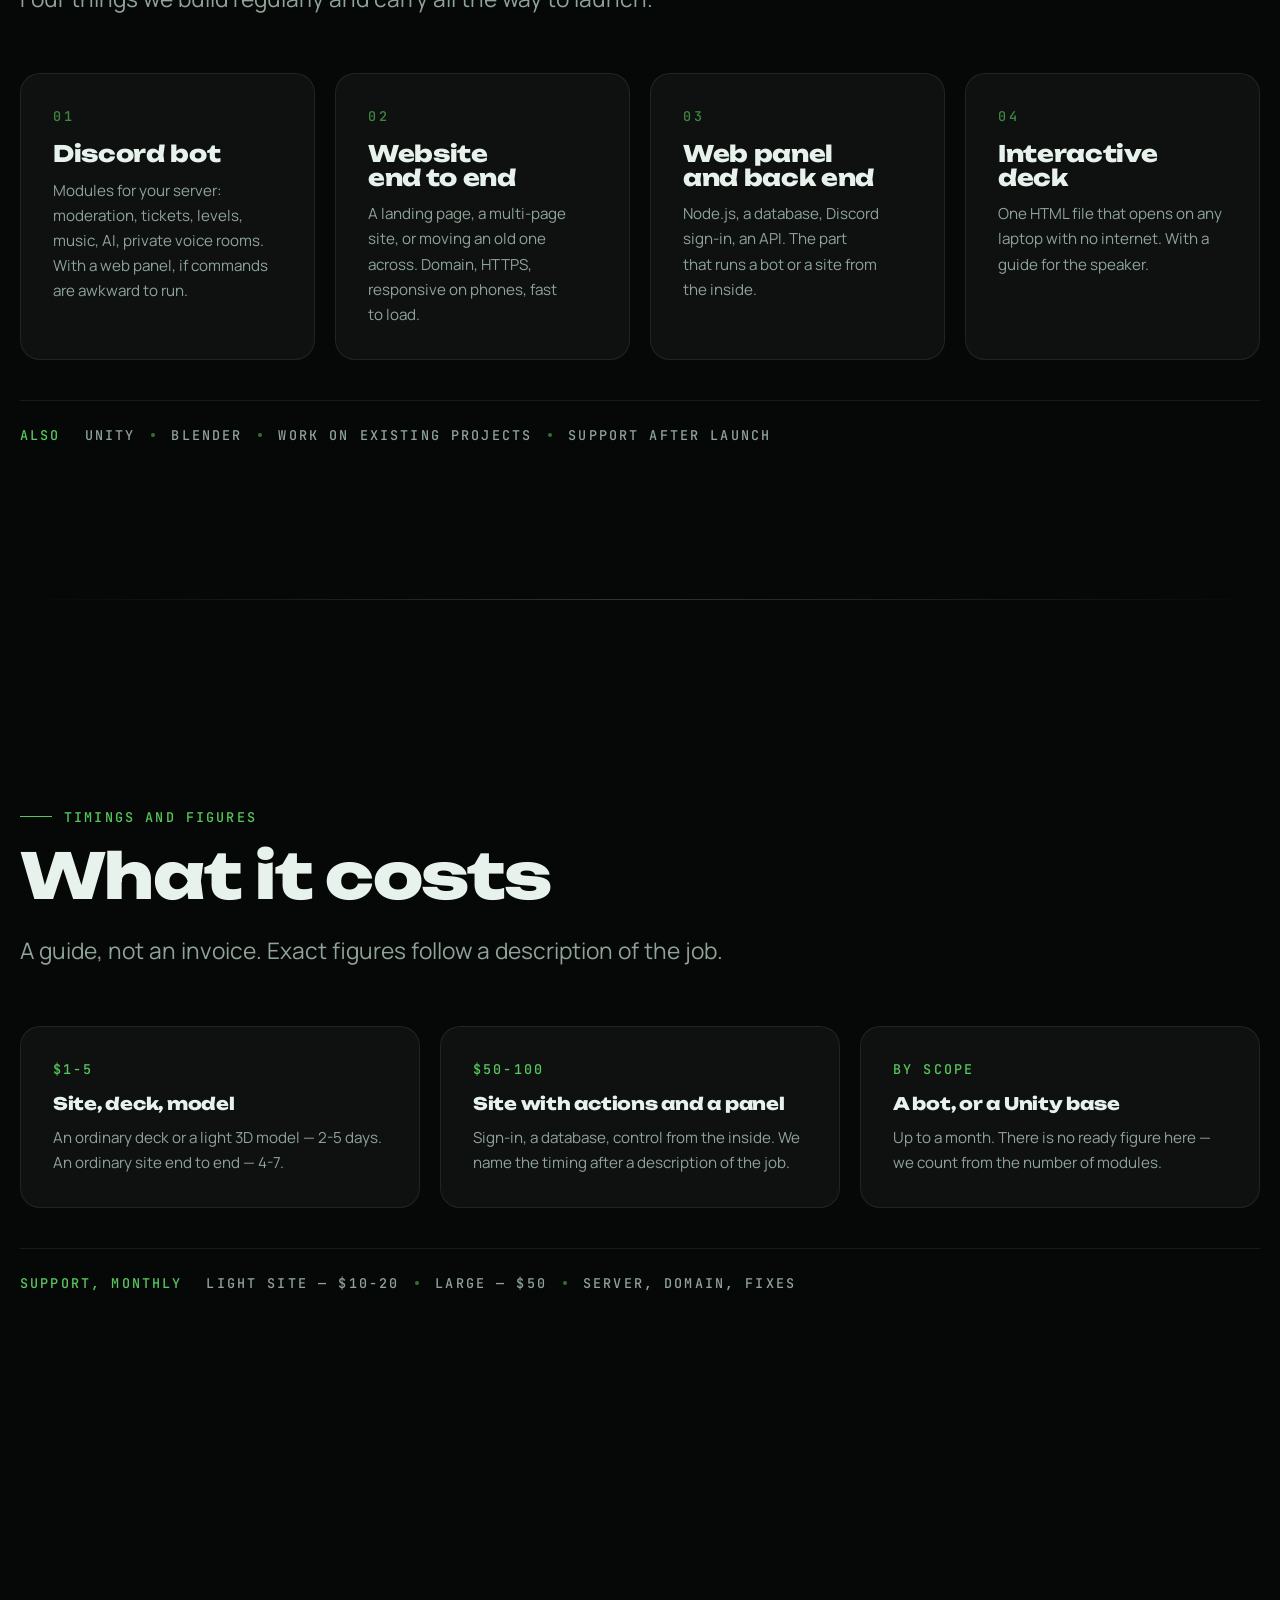
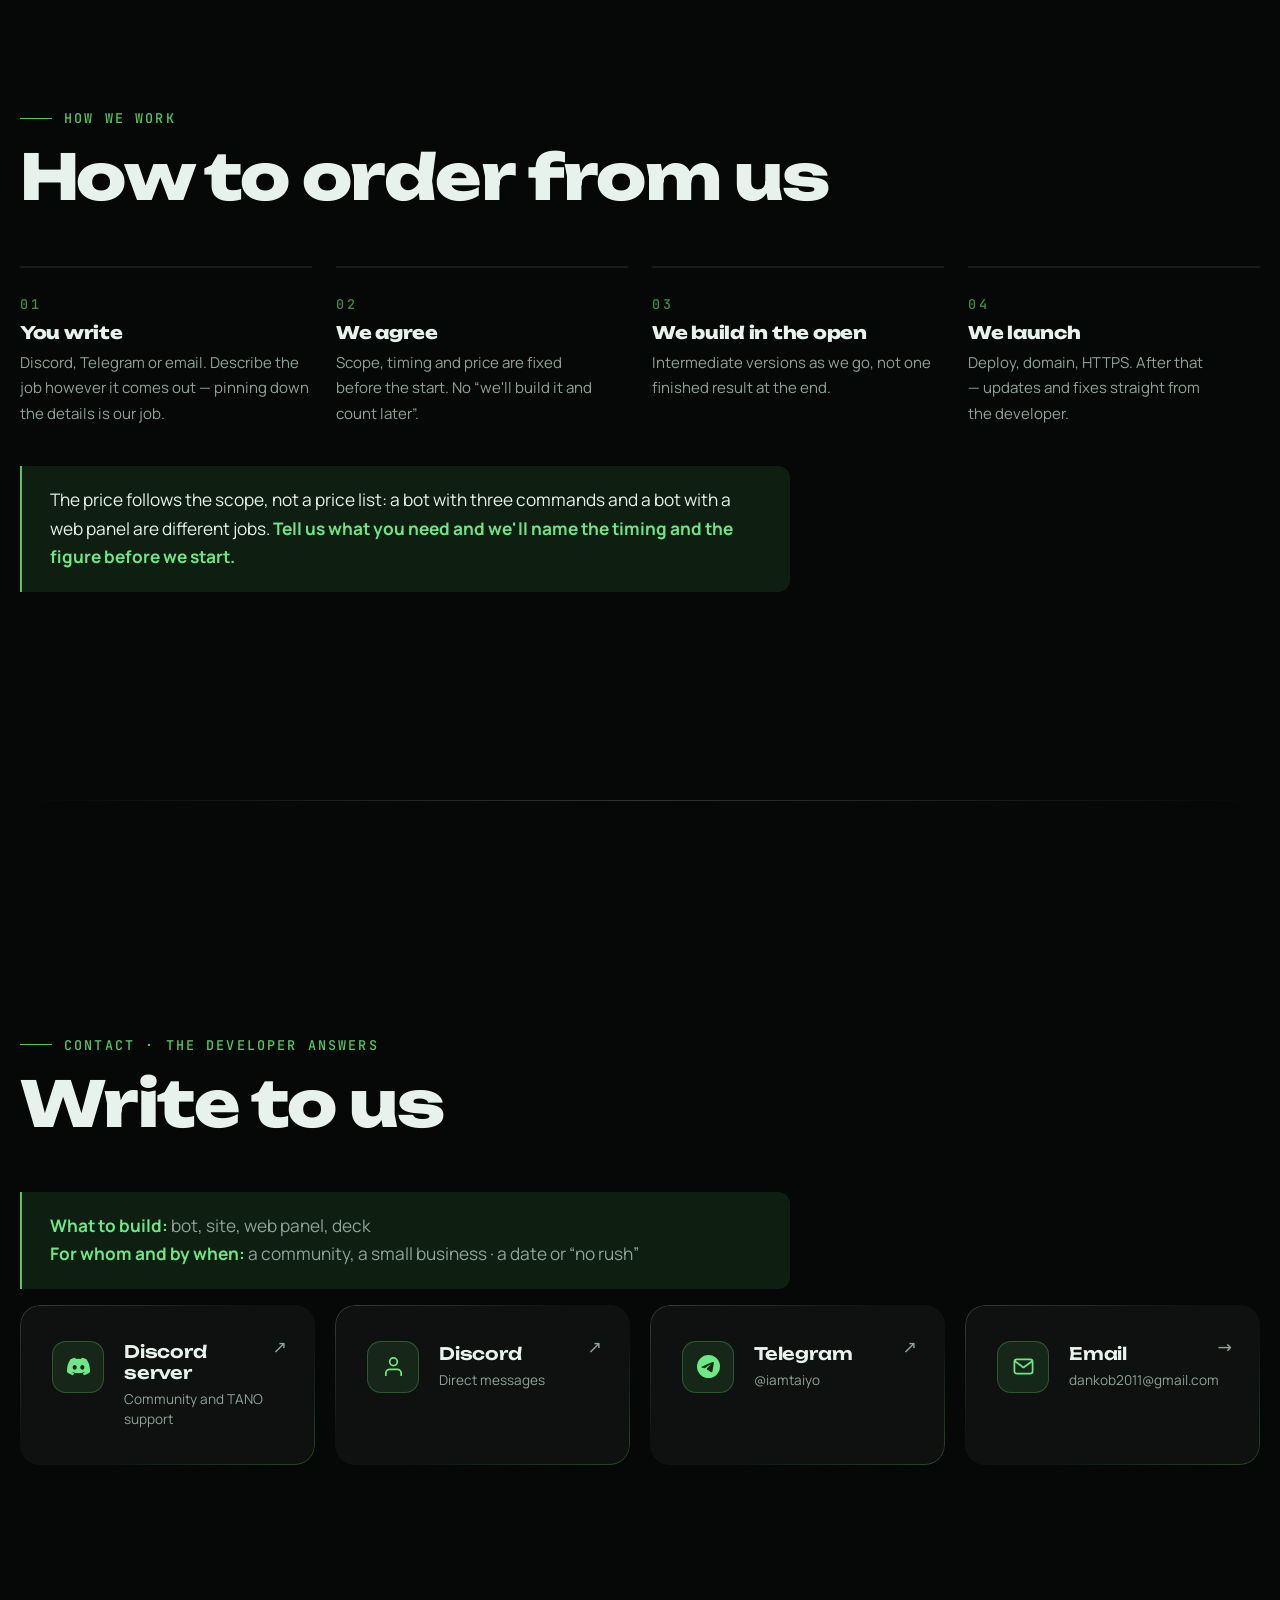
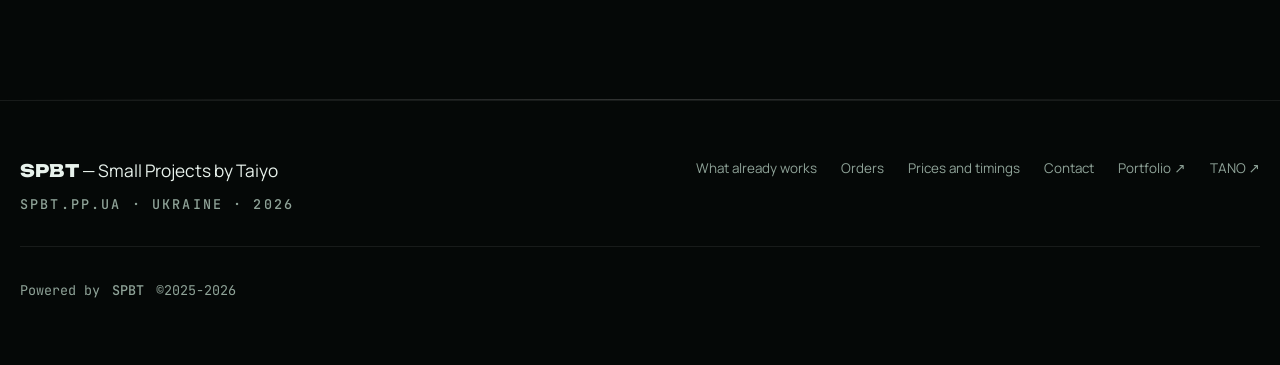
==== commit 35fbd17e: "feat: TANO's home page and SPBT_DB's GitHub page as the panel images TANO's panel shows the new pane" ====
--- a/index.html
+++ b/index.html
@@ -223,7 +223,7 @@
             </div>
             <div class="pj__visual" data-reveal data-reveal-delay="2">
               <img src="/assets/img/tano-shot.jpg" width="1280" height="640" loading="lazy"
-                   alt="Нова панель TANO v27, сторінка модерації: правила записані реченнями, поруч симуляція наслідків і прев’ю повідомлення в Discord">
+                   alt="Головна сторінка нової панелі TANO v27: одне речення про бота, кнопка Add to server і пошук «What do you need?» із найчастішими задачами">
             </div>
           </div>
         </article>
@@ -251,9 +251,9 @@
                 <a class="btn" data-magnetic href="https://github.com/DanyloKob/SPBT_DB" target="_blank" rel="noopener">GitHub <span aria-hidden="true">↗</span></a>
               </div>
             </div>
-            <div class="pj__visual pj__visual--type" data-reveal data-reveal-delay="2" aria-hidden="true">
-              <span class="pj__wordmark">SPBT_DB</span>
-              <span class="pj__wordsub u-mono">open source · MIT</span>
+            <div class="pj__visual" data-reveal data-reveal-delay="2">
+              <img src="/assets/img/spbt-db-shot.jpg" width="1280" height="640" loading="lazy"
+                   alt="Сторінка SPBT_DB на GitHub: відкритий репозиторій з описом, тегами й ліцензією MIT">
             </div>
           </div>
         </article>
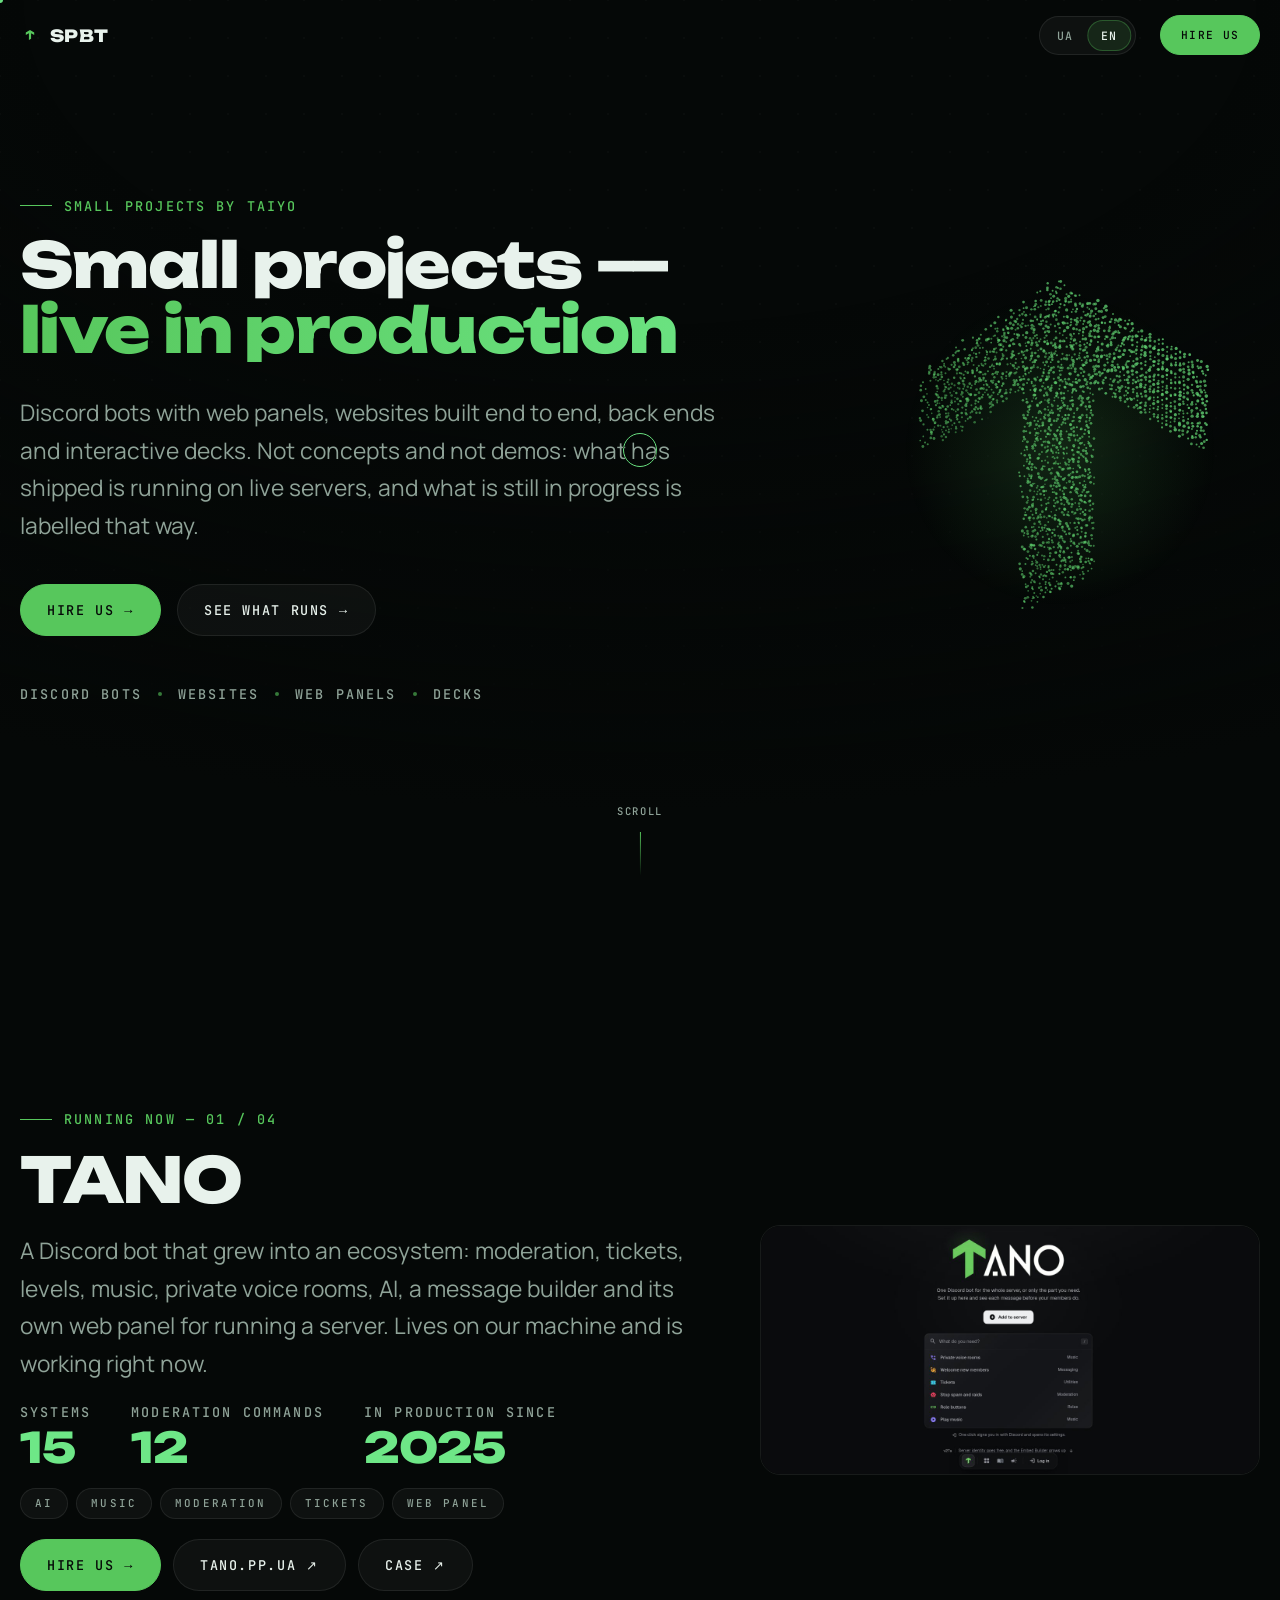
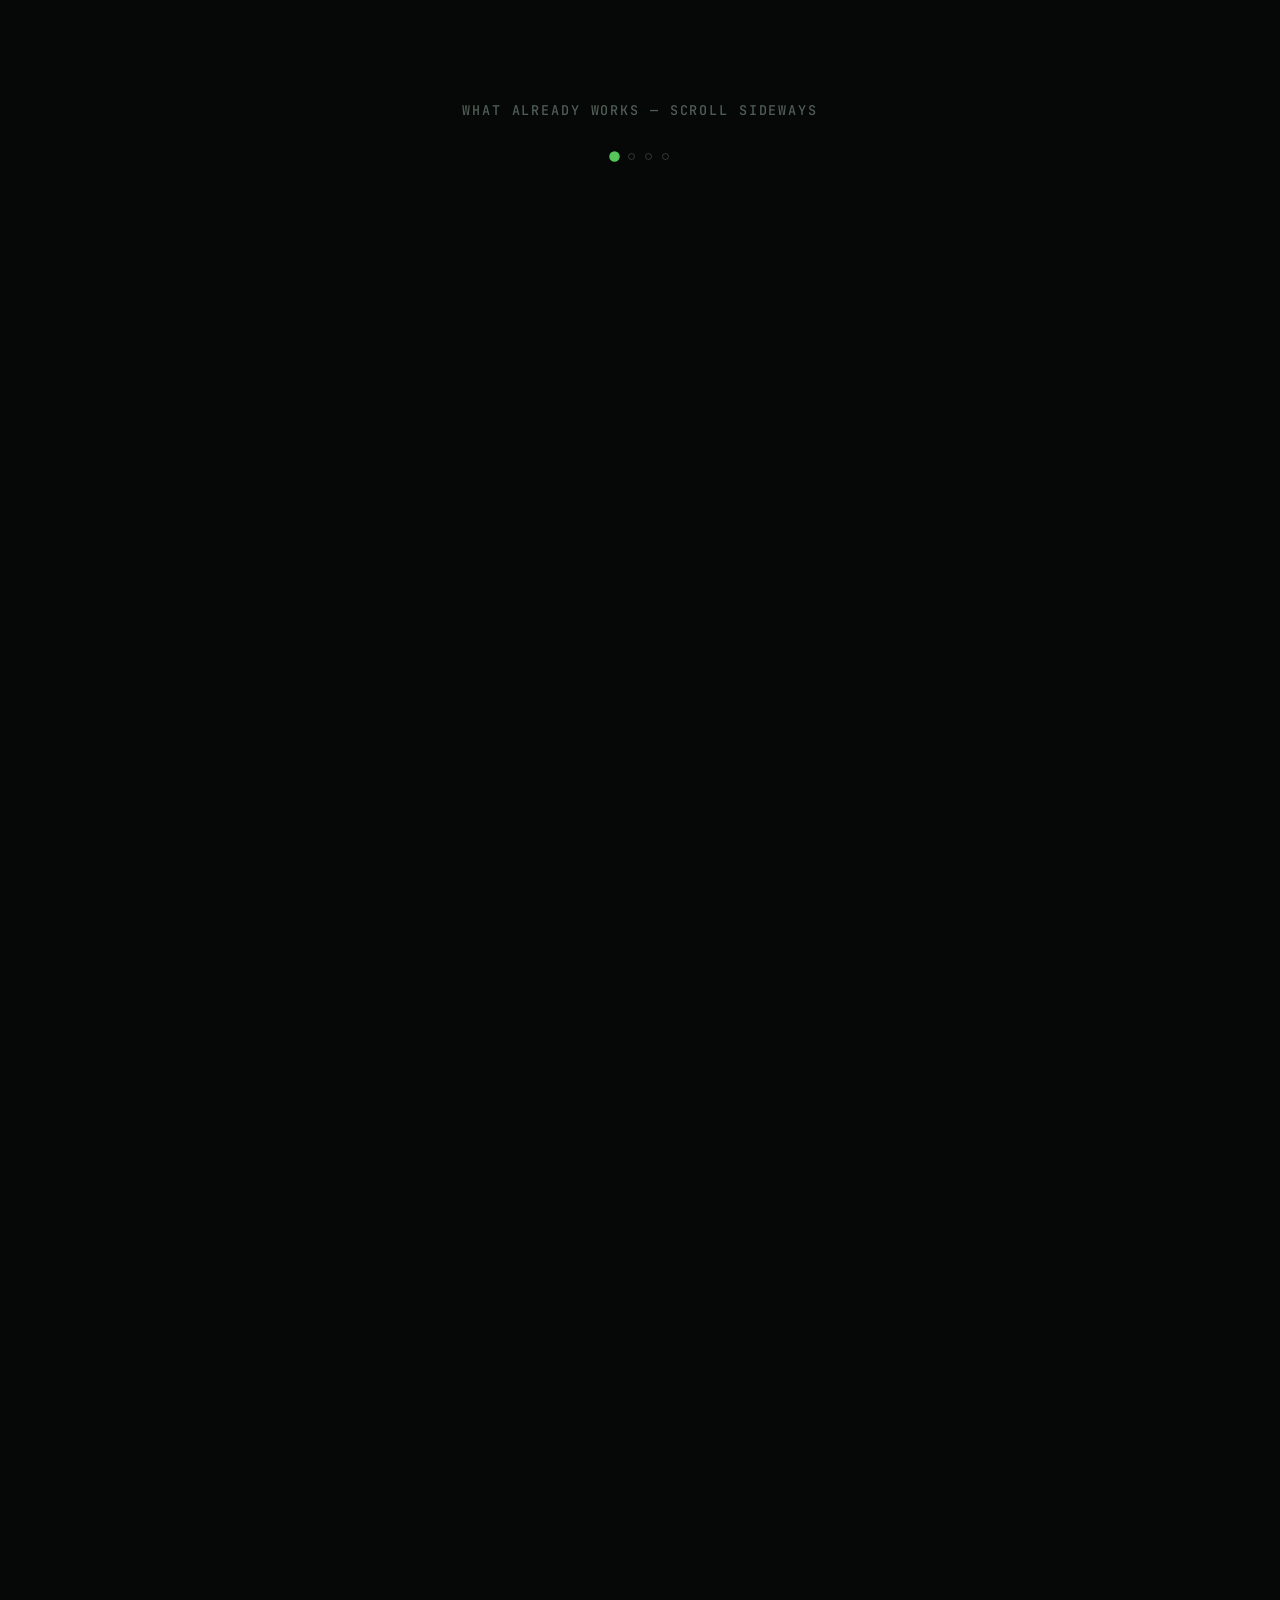
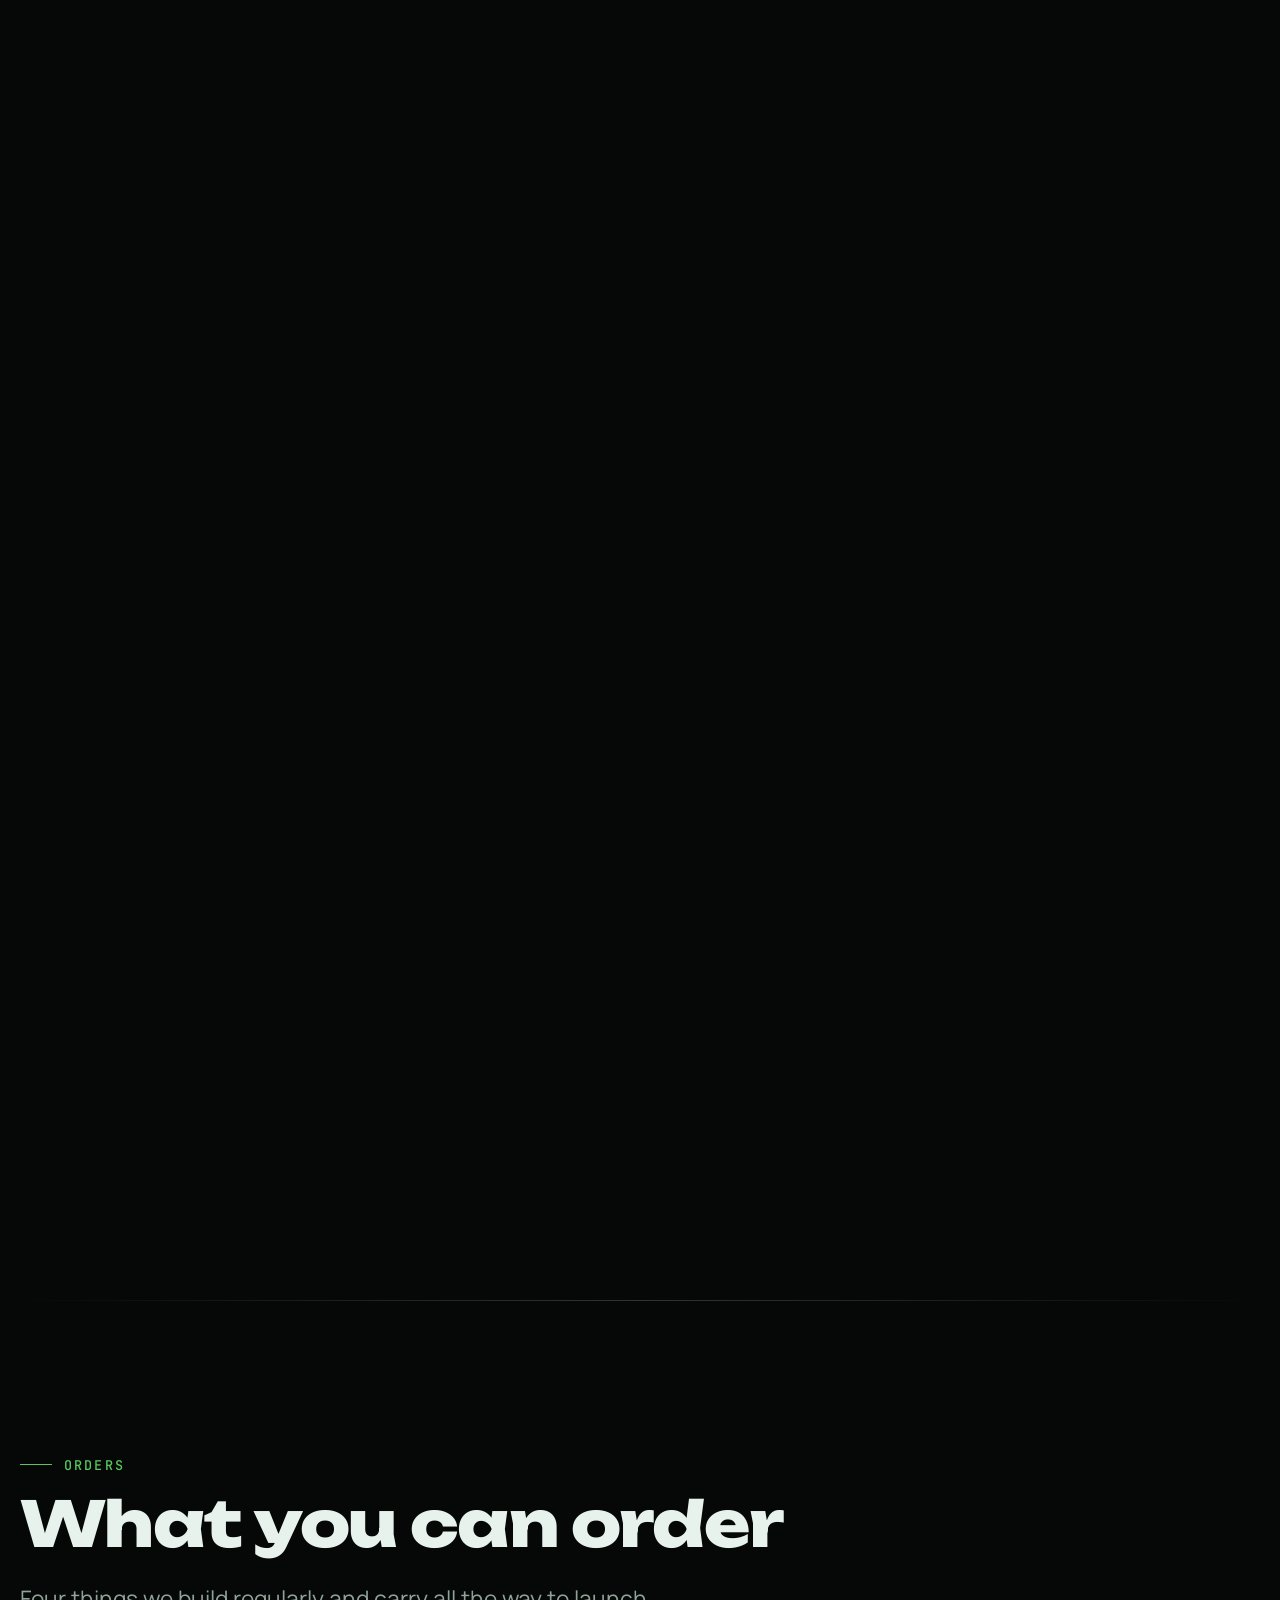
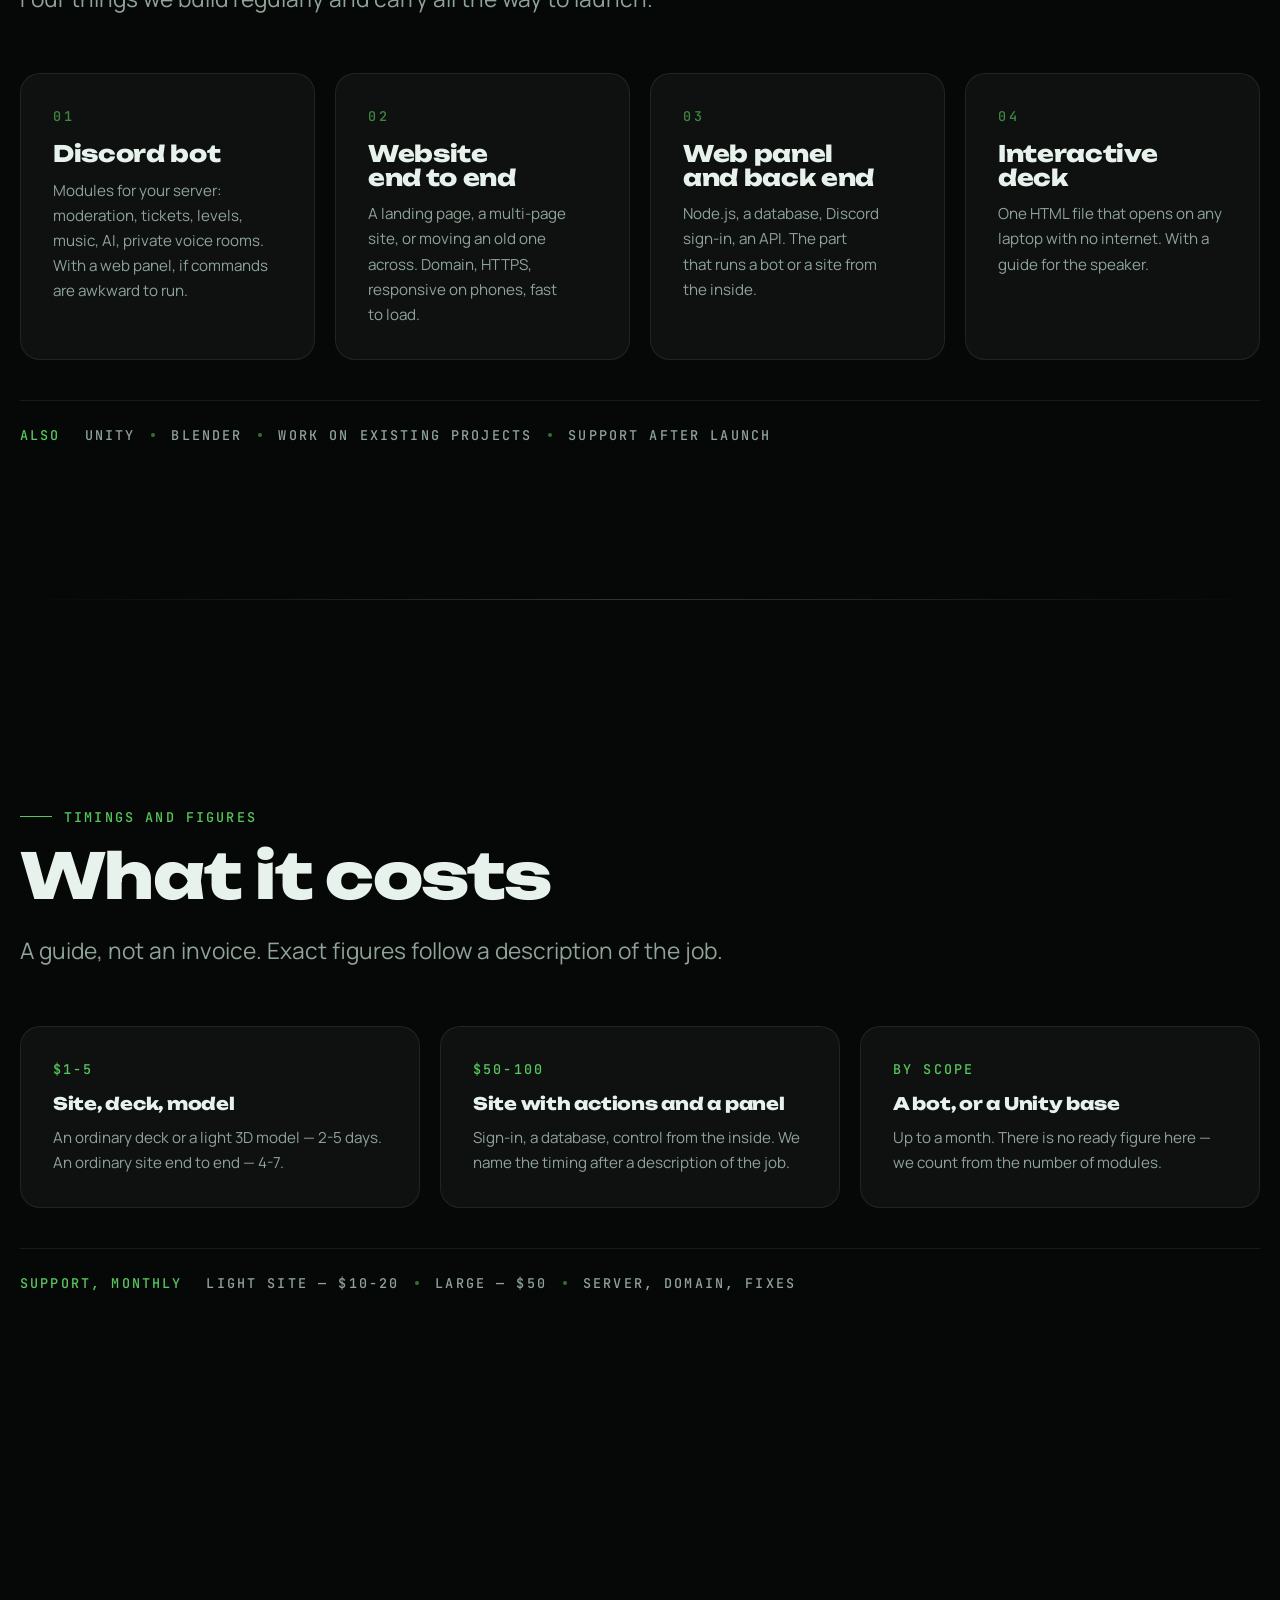
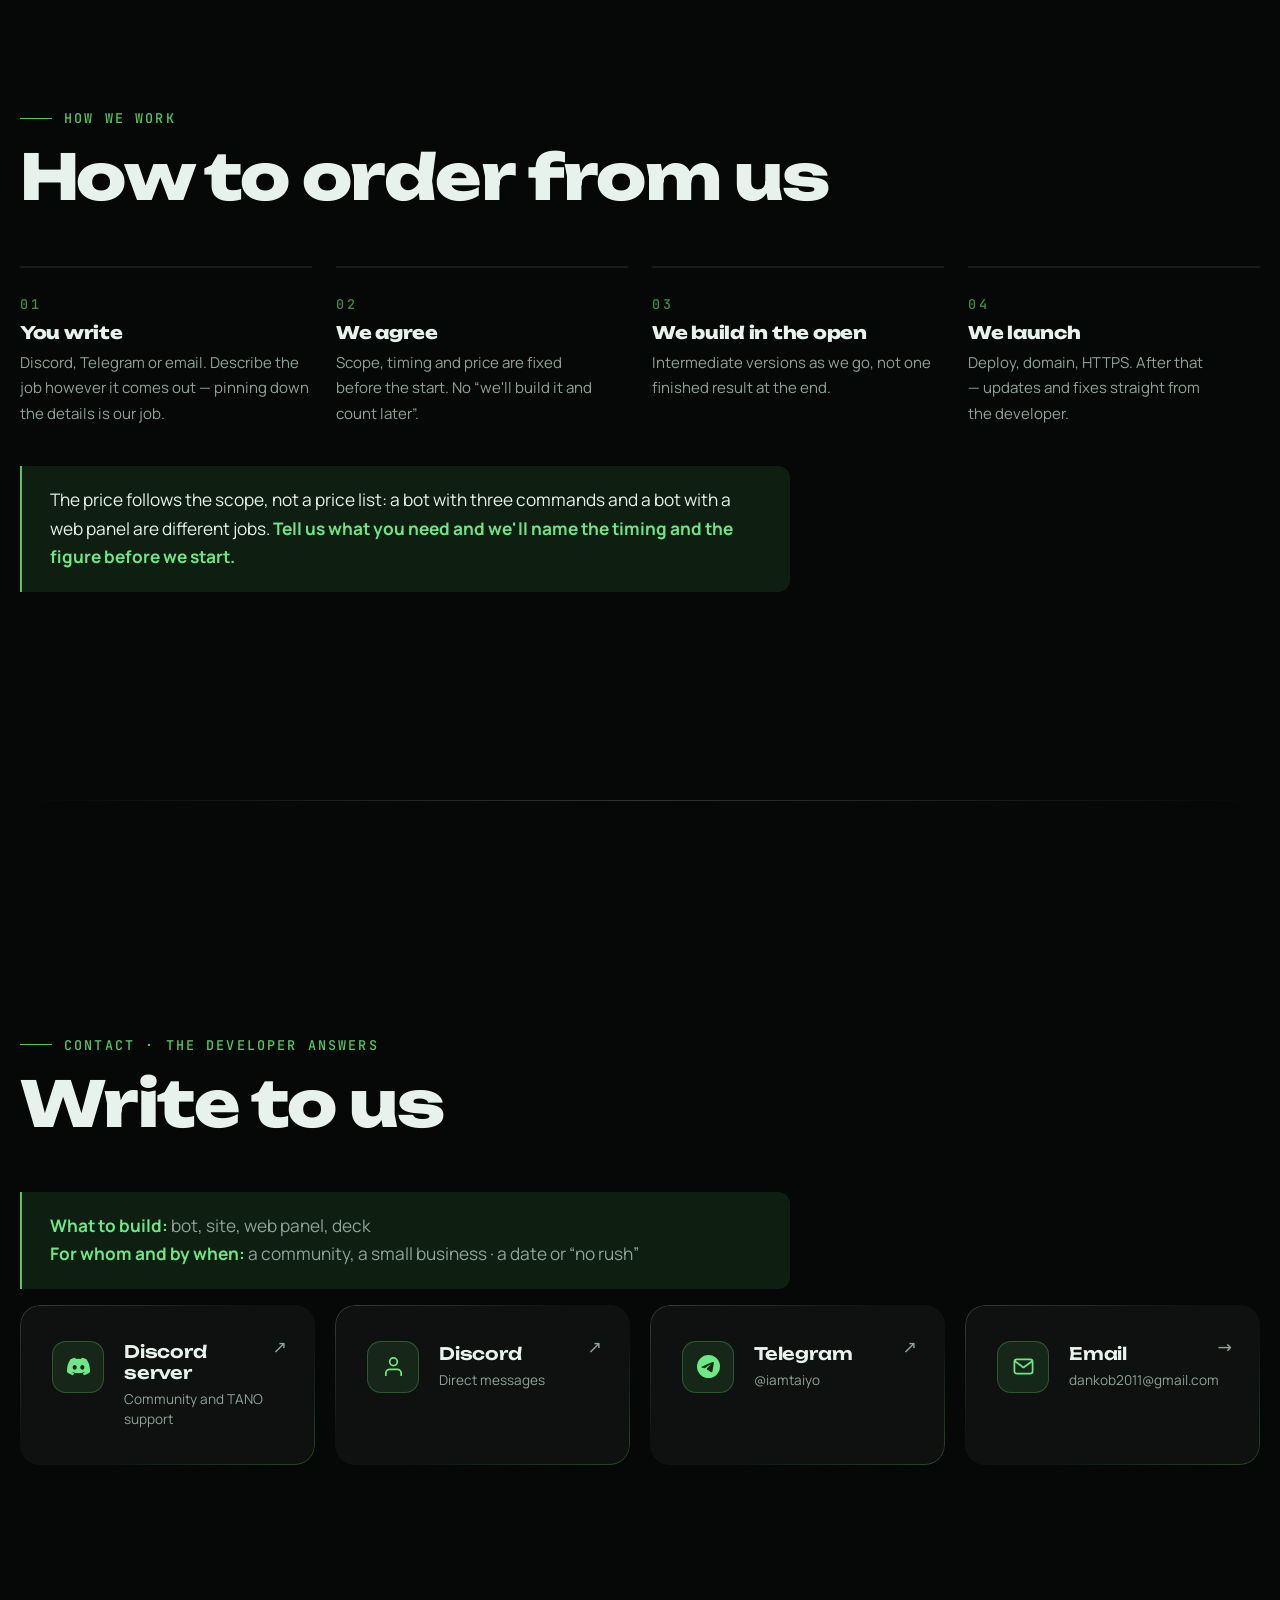
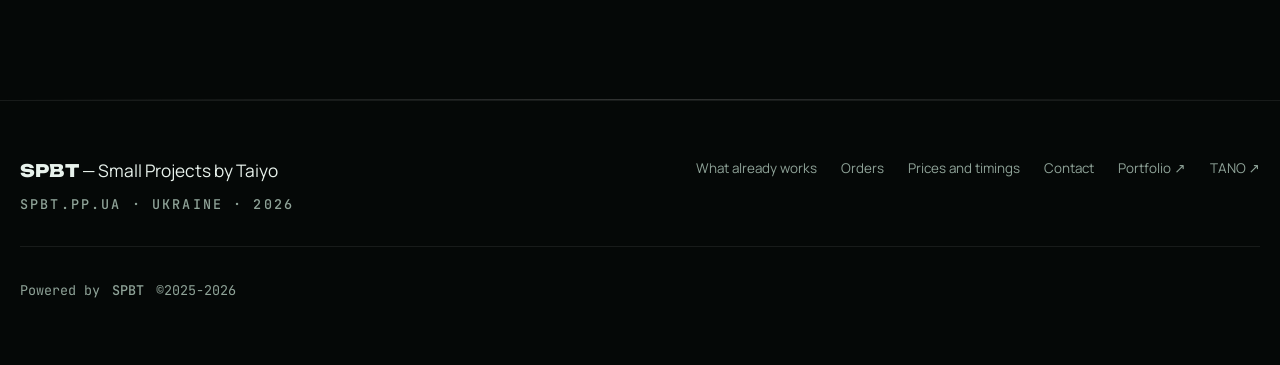
==== commit bceba772: "feat: link the open class site repo from the websites panel A third secondary button on #sites, "Сай" ====
--- a/index.html
+++ b/index.html
@@ -308,6 +308,12 @@
               <div class="card__actions" data-reveal data-reveal-delay="5">
                 <a class="btn btn--primary" data-magnetic href="#contact">Замовити сайт <span aria-hidden="true">→</span></a>
                 <a class="btn" data-magnetic href="https://taiyo.is-a.dev/" target="_blank" rel="noopener">taiyo.is-a.dev <span aria-hidden="true">↗</span></a>
+                <!-- Вебзастосунок для класу з розкладом, черговими, ДЗ і входом
+                     через Telegram-бота; код відкритий. Кнопка, а не речення в
+                     ліді: лід тримає один рядок (див. коментар вище), а третя
+                     кнопка до 900px стає в той самий ряд, ширше — переноситься
+                     в межах запасу панелі. Виміряно, а не на око. -->
+                <a class="btn" data-magnetic href="https://github.com/DanyloKob/class-group-site" target="_blank" rel="noopener" aria-label="Сайт класу на GitHub: розклад, чергові, ДЗ, вхід через Telegram">Сайт класу на GitHub <span aria-hidden="true">↗</span></a>
               </div>
             </div>
             <!-- Знімок сайту школи звідси прибрано. Панель має надрядок
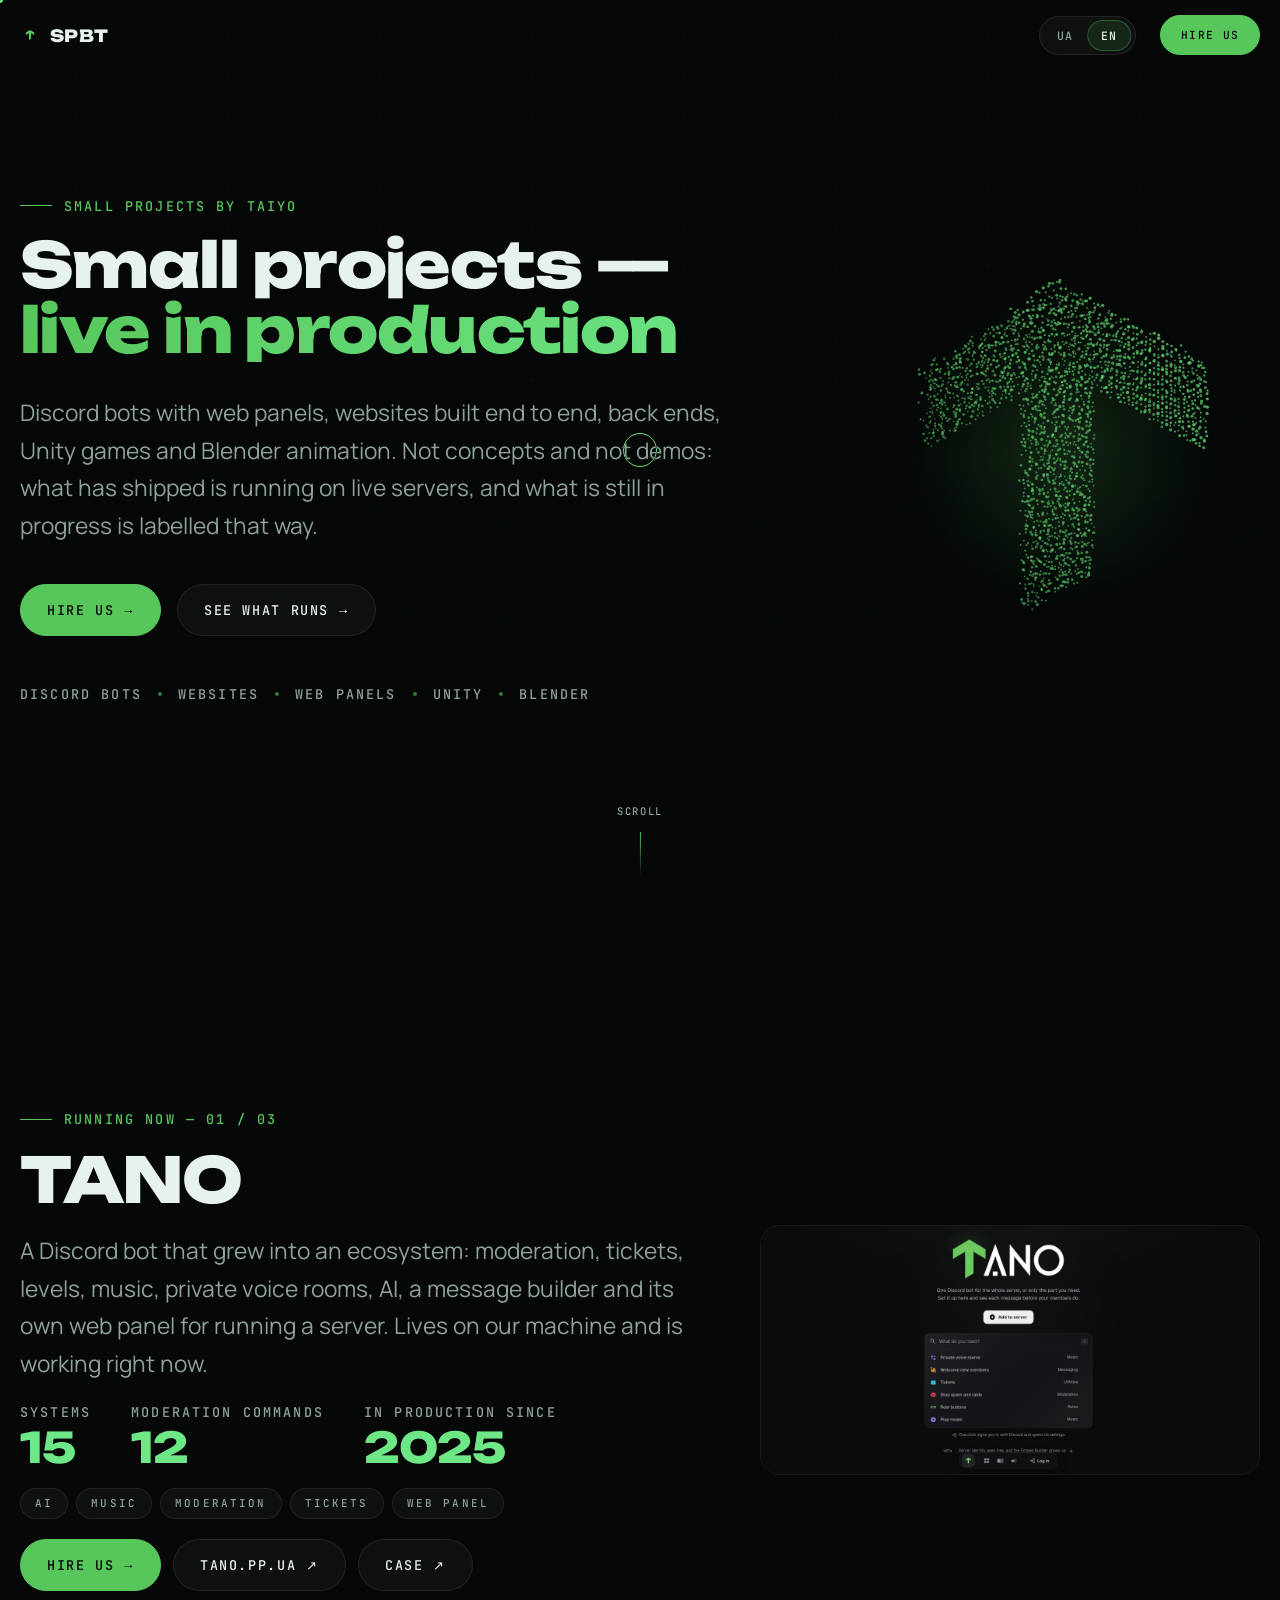
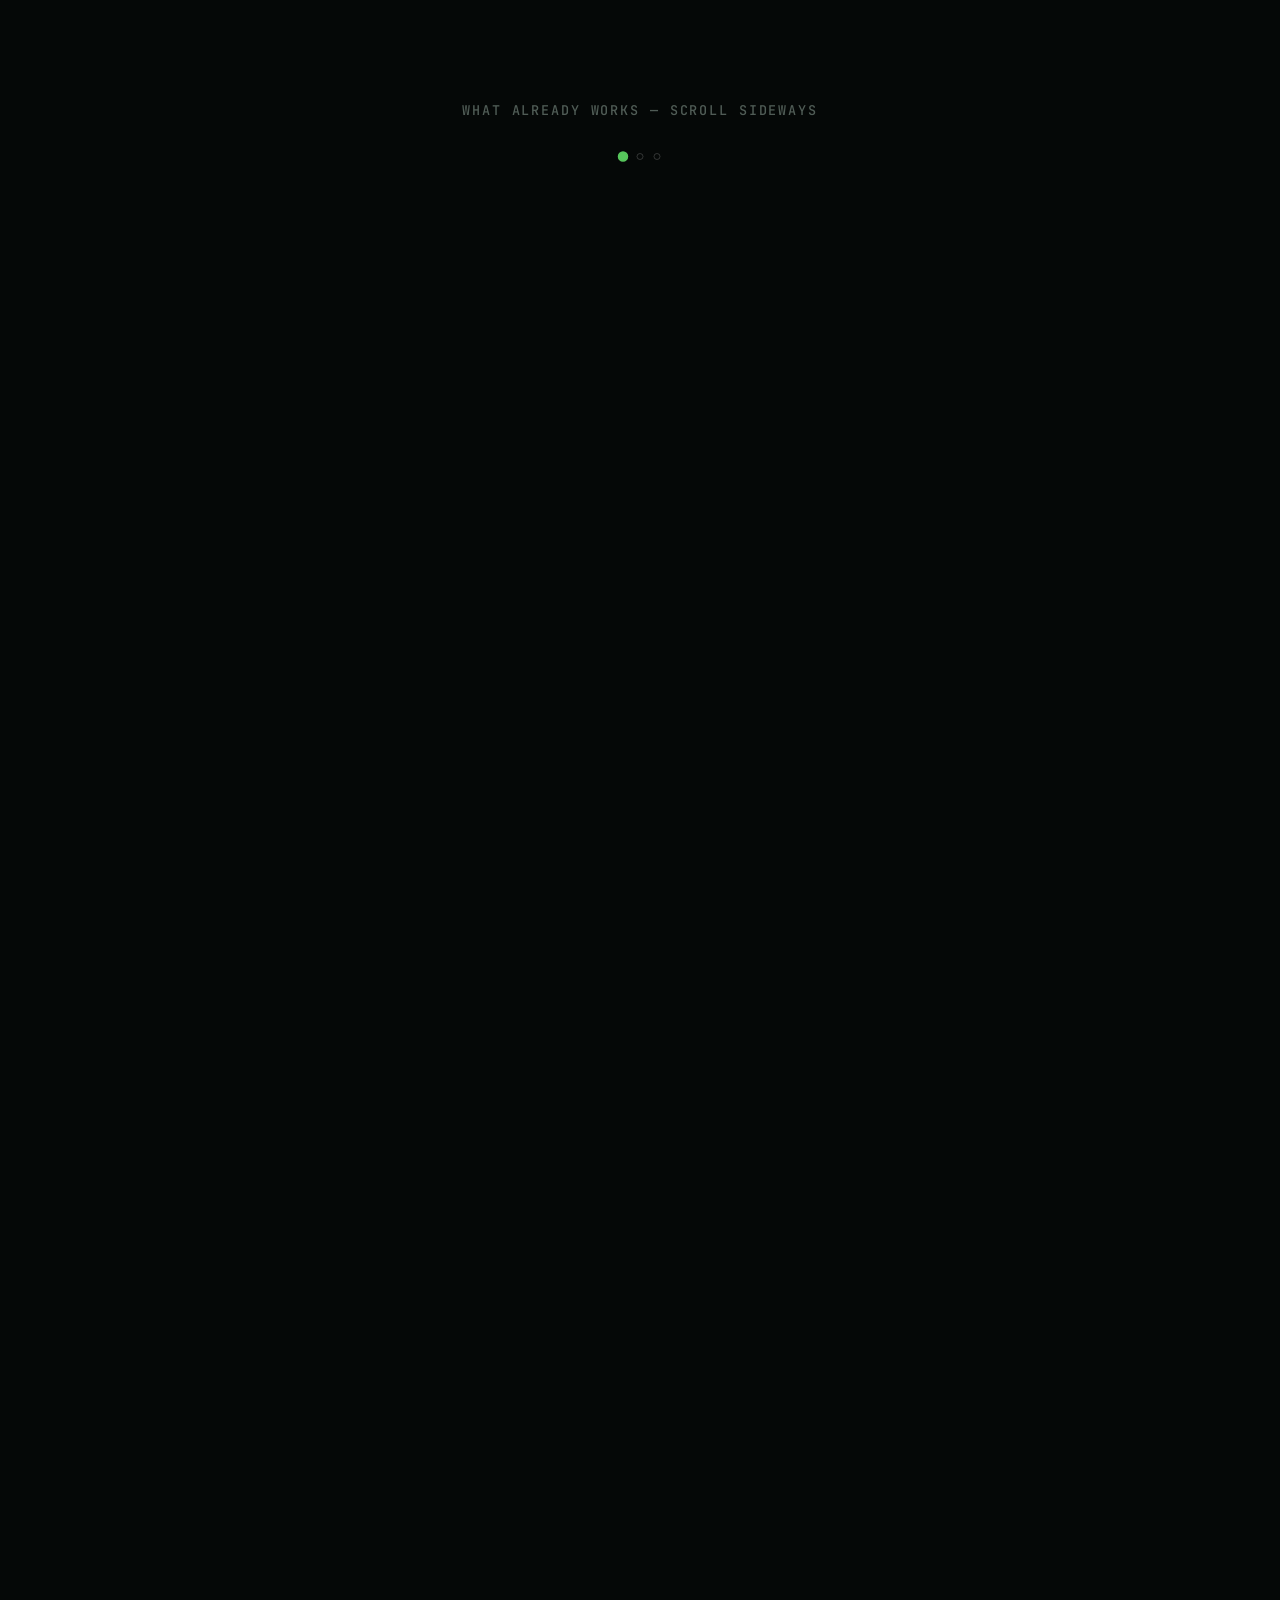
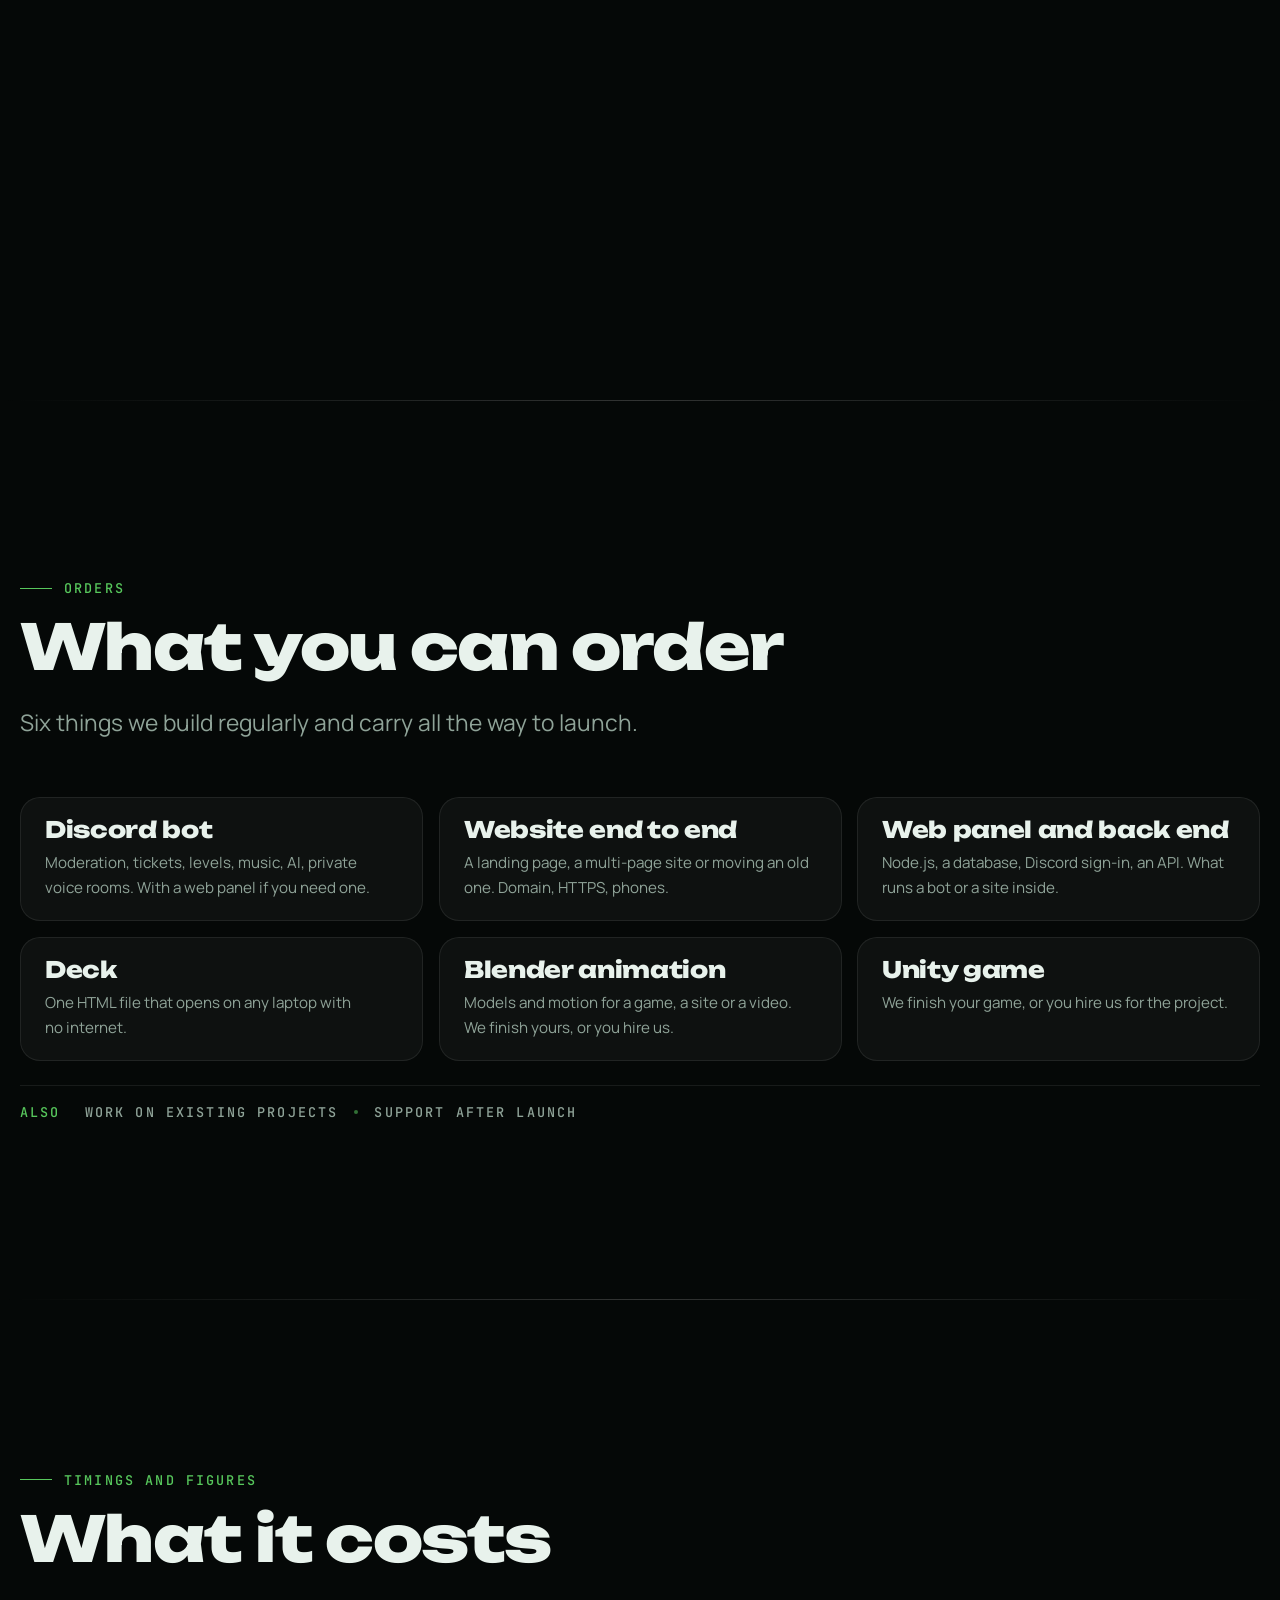
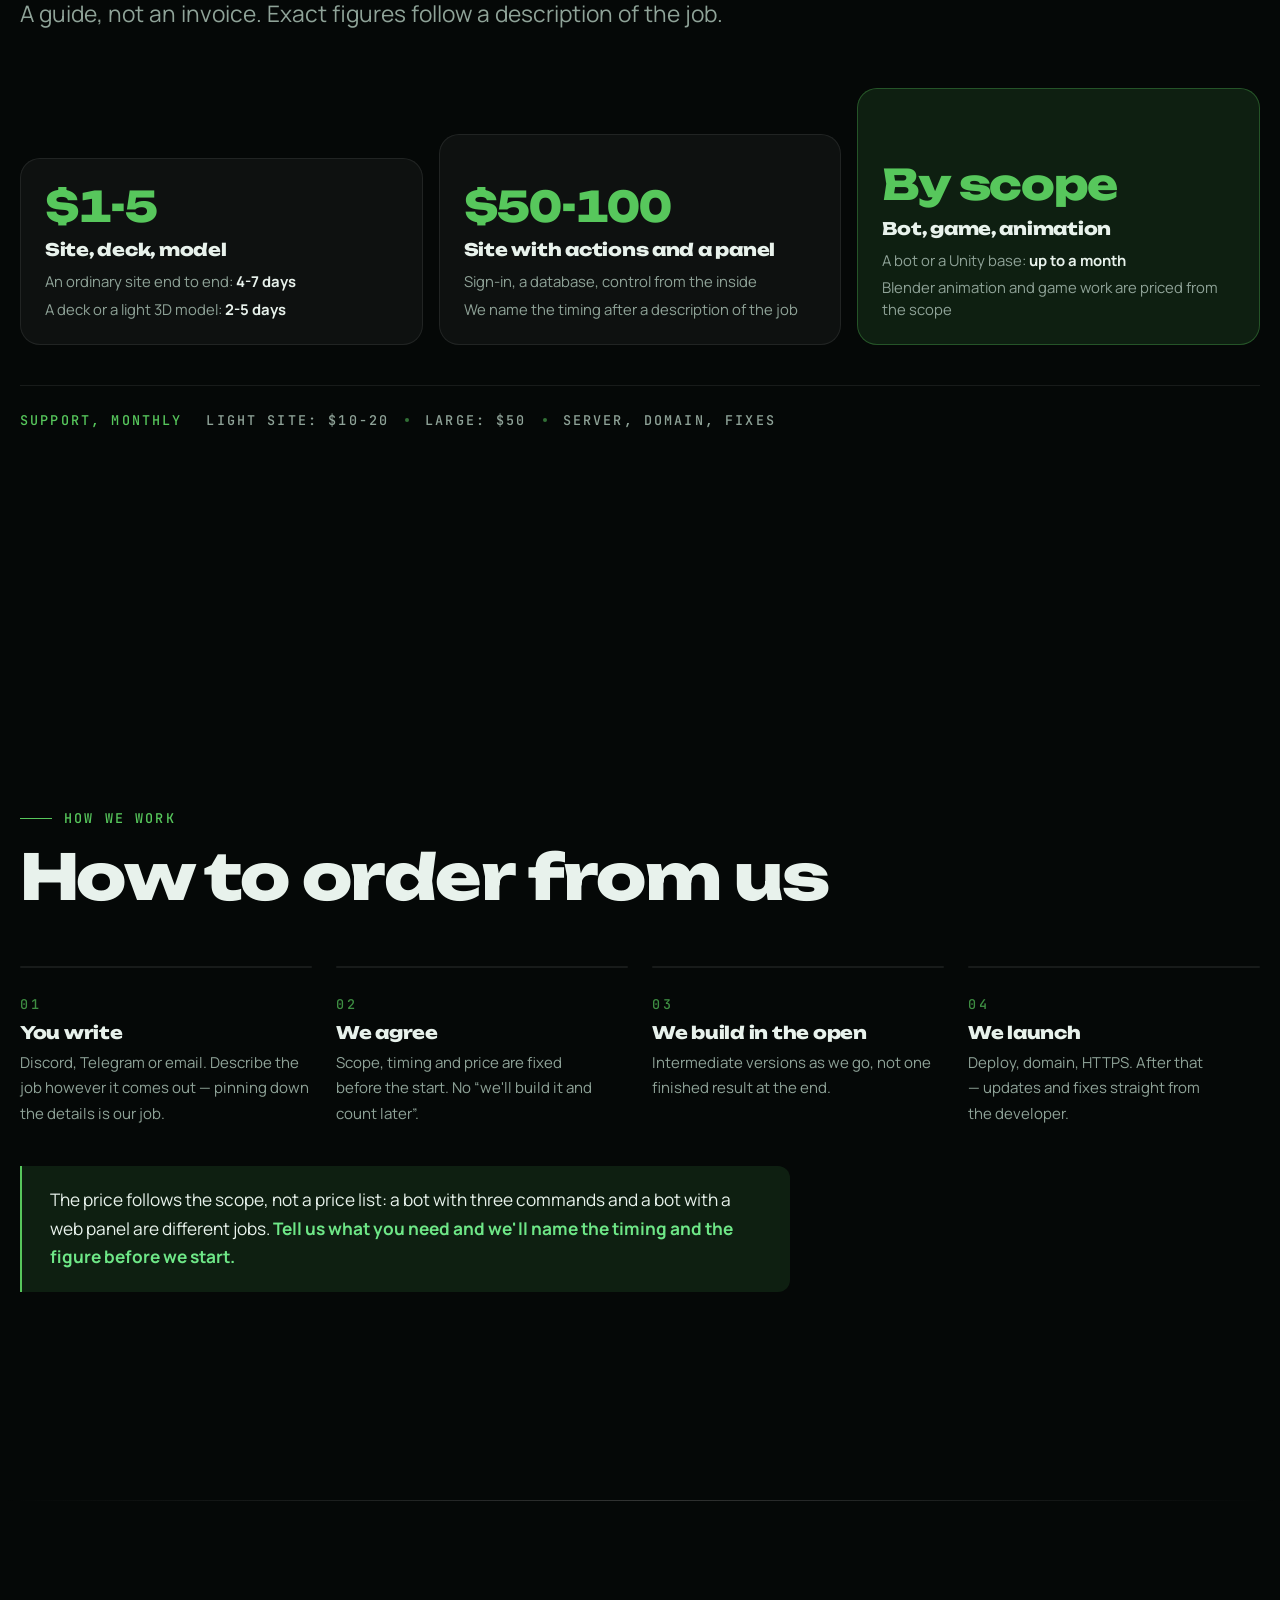
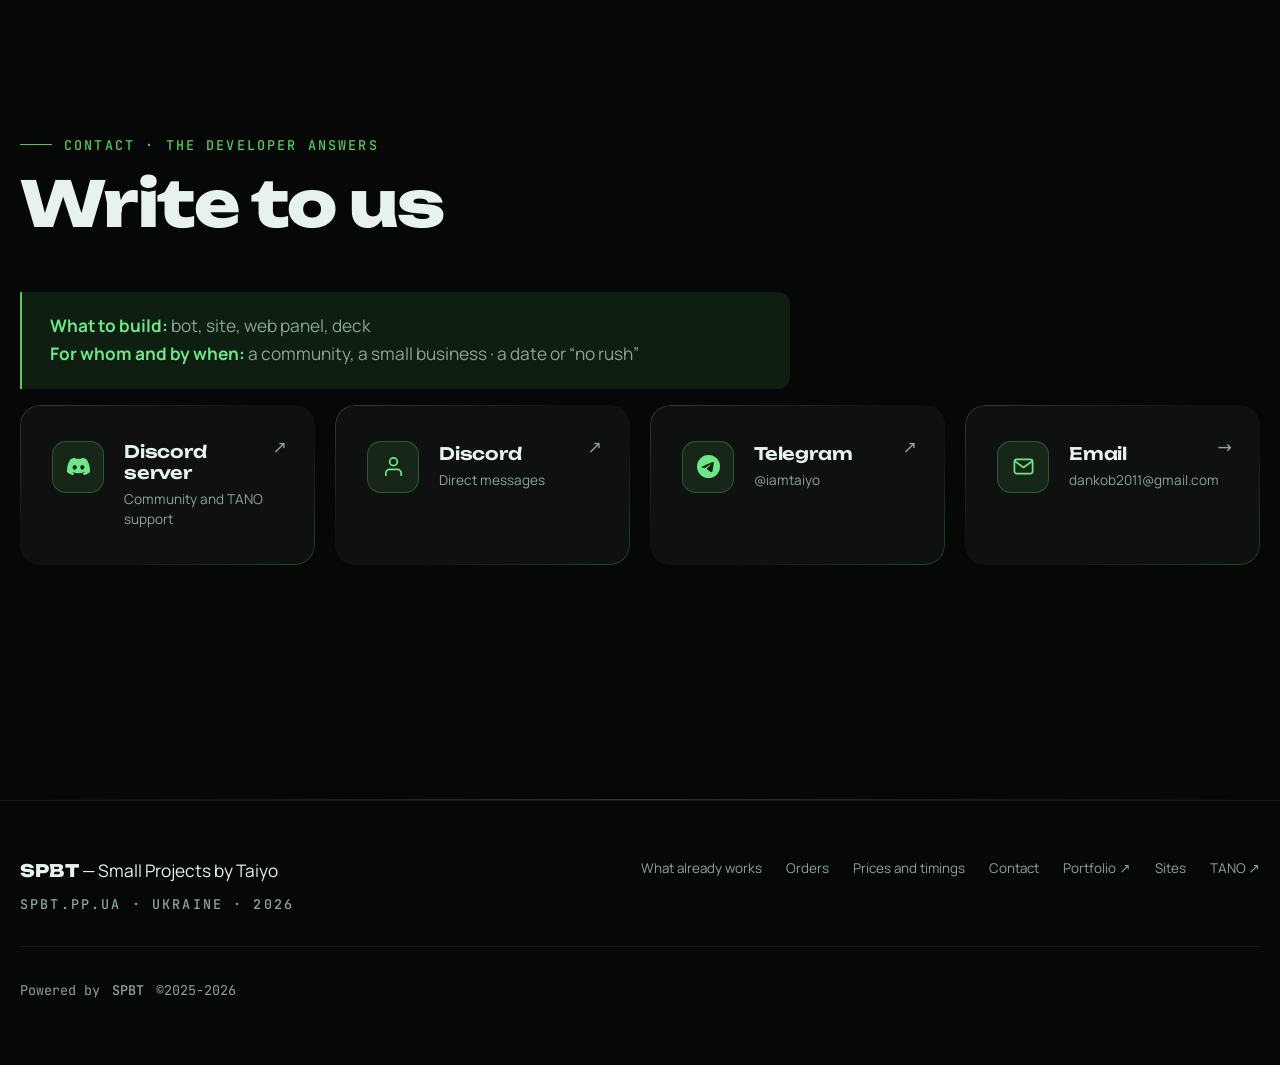
==== commit 6920da1b: "feat: site gallery with previews, price ladder, Unity and Blender offers Drop the decks panel, add a" ====
--- a/index.html
+++ b/index.html
@@ -60,7 +60,7 @@
     location.replace('/en/' + location.search + location.hash);
   })();
 </script>
-<title>SPBT — Discord-боти, сайти та презентації на замовлення</title>
+<title>SPBT — Discord-боти, сайти, ігри та 3D на замовлення</title>
 <meta name="description" content="SPBT (Small Projects by Taiyo) — Discord-боти з веб-панелями, сайти під ключ, бекенд та інтерактивні презентації на замовлення. Дивіться, що вже працює, і пишіть напряму розробнику.">
 <meta name="author" content="Taiyo Asano">
 <meta name="theme-color" content="#050807">
@@ -73,12 +73,12 @@
 <meta property="og:locale" content="uk_UA">
 <meta property="og:locale:alternate" content="en_US">
 <meta property="og:site_name" content="SPBT">
-<meta property="og:title" content="SPBT — Discord-боти, сайти та презентації на замовлення">
+<meta property="og:title" content="SPBT — Discord-боти, сайти, ігри та 3D на замовлення">
 <meta property="og:description" content="Малі проєкти — живий продакшн. Discord-боти з веб-панелями, сайти під ключ, бекенд та інтерактивні презентації. Пишіть напряму розробнику.">
 <meta property="og:url" content="https://spbt.pp.ua/">
 <meta property="og:image" content="https://spbt.pp.ua/assets/img/og.png">
 <meta name="twitter:card" content="summary_large_image">
-<meta name="twitter:title" content="SPBT — Discord-боти, сайти та презентації на замовлення">
+<meta name="twitter:title" content="SPBT — Discord-боти, сайти, ігри та 3D на замовлення">
 <meta name="twitter:description" content="Малі проєкти — живий продакшн. Боти, сайти, бекенд, презентації. Пишіть напряму розробнику.">
 <meta name="twitter:image" content="https://spbt.pp.ua/assets/img/og.png">
 <link rel="preload" href="/assets/fonts/unbounded-800-cyrillic.woff2" as="font" type="font/woff2" crossorigin>
@@ -129,15 +129,9 @@
           <span data-type-in>Малі проєкти&nbsp;—</span>
           <span class="u-outline" data-reveal data-reveal-delay="2">живий продакшн</span>
         </h1>
-        <!-- Раніше тут стояло «усе, що на цій сторінці, вже працює» — і сама
-             ж сторінка це заперечувала: сайт школи був позначений як
-             «у розробці» у трьох місцях. Тепер таке позначення одне — клауза
-             в ліді панелі «Сайти під ключ», — але правило лишається: обіцянка,
-             яку власний текст поруч спростовує, шкодить більше за скромніше
-             формулювання. -->
         <p class="hero__lead" data-reveal data-reveal-delay="1">
-          Discord-боти з веб-панелями, сайти під ключ, бекенд та інтерактивні
-          презентації. Не концепти й не демо: те, що вже запущено, працює на
+          Discord-боти з веб-панелями, сайти під ключ, бекенд, ігри на Unity
+          та анімація в Blender. Не концепти й не демо: те, що вже запущено, працює на
           живих серверах, а те, що в роботі, так і підписано.
         </p>
         <div class="hero__actions" data-reveal data-reveal-delay="2">
@@ -145,7 +139,7 @@
           <a class="btn" data-magnetic href="#work">Що вже працює <span aria-hidden="true">→</span></a>
         </div>
         <ul class="hero__tags u-mono" data-reveal data-reveal-delay="3">
-          <li>Discord-боти</li><li>Сайти під ключ</li><li>Веб-панелі</li><li>Презентації</li>
+          <li>Discord-боти</li><li>Сайти під ключ</li><li>Веб-панелі</li><li>Unity</li><li>Blender</li>
         </ul>
       </div>
 
@@ -164,7 +158,7 @@
        вертикальної прокрутки. Скрол лишається нативним — скролбар, клавіші
        й пошук по сторінці працюють. Три невидимі якорі дають по одній
        snap-точці на панель.                                           -->
-  <section class="pjtrack" id="work" aria-labelledby="work-title" data-pjtrack style="--pj-n:4">
+  <section class="pjtrack" id="work" aria-labelledby="work-title" data-pjtrack style="--pj-n:3">
     <!-- Заголовок секції, який не займає жодного пікселя. `.u-sr`
          (base.css:195) — це position:absolute, тож sticky-сцена, три якорі
          й прогрес доріжки лишаються рівно там, де були.
@@ -177,7 +171,6 @@
     <span class="pjtrack__anchor pjtrack__anchor--1" aria-hidden="true"></span>
     <span class="pjtrack__anchor pjtrack__anchor--2" aria-hidden="true"></span>
     <span class="pjtrack__anchor pjtrack__anchor--3" aria-hidden="true"></span>
-    <span class="pjtrack__anchor pjtrack__anchor--4" aria-hidden="true"></span>
 
     <div class="pjtrack__stage">
       <div class="pjtrack__row" data-pjrow>
@@ -185,7 +178,7 @@
         <article class="pjslide pj" id="tano">
           <div class="u-container pj__inner">
             <div class="pj__copy">
-              <p class="u-mono u-eyebrow" data-reveal>Працює зараз — 01 / 04</p>
+              <p class="u-mono u-eyebrow" data-reveal>Працює зараз — 01 / 03</p>
               <h3 class="pj__title" data-reveal data-reveal-delay="1">TANO</h3>
               <p class="pj__lead" data-reveal data-reveal-delay="2">
                 Discord-бот, який виріс в екосистему: модерація, тікети, рівні,
@@ -236,7 +229,7 @@
         <article class="pjslide pj" id="spbt-db">
           <div class="u-container pj__inner">
             <div class="pj__copy">
-              <p class="u-mono u-eyebrow" data-reveal>Відкритий код — 02 / 04</p>
+              <p class="u-mono u-eyebrow" data-reveal>Відкритий код — 02 / 03</p>
               <h3 class="pj__title" data-reveal data-reveal-delay="1">SPBT_DB</h3>
               <p class="pj__lead" data-reveal data-reveal-delay="2">
                 Для ботів на Node.js на малому VPS, коли JSON-файли вже гальмують.
@@ -261,122 +254,20 @@
         <article class="pjslide pj" id="sites">
           <div class="u-container pj__inner">
             <div class="pj__copy">
-              <p class="u-mono u-eyebrow" data-reveal>Працює зараз — 03 / 04</p>
+              <p class="u-mono u-eyebrow" data-reveal>Працює зараз — 03 / 03</p>
               <h3 class="pj__title" data-reveal data-reveal-delay="1">Сайти під ключ</h3>
-              <!-- Один рядок, не два, і це виміряно, а не на око. Панель
-                   стоїть у сцені з overflow:clip, і в смузі 760-900px при
-                   висоті вікна 700px ряд кнопок зрізало: 27px ще до смужки
-                   цифр, 51px разом із нею. Кожен рядок ліда коштує 34px, тож
-                   однорядковий варіант дає 17px — тобто панель тут краща, ніж
-                   була до правки. Прибрана фраза «Цифри — про цю сторінку»
-                   не потрібна: антецедент дає табличка `spbt / .pp.ua` у
-                   сусідній колонці, вона й називає, про яку сторінку числа.
-                   Клауза про сайт школи лишається — на ній тримається
-                   обіцянка героя «те, що в роботі, так і підписано». -->
-              <p class="pj__lead" data-reveal data-reveal-delay="2">
-                Верстка, бекенд, домен, HTTPS, деплой. У роботі — сайт школи.
-              </p>
-              <!-- Хвіст абзацу («статика без фреймворків, самохостні шрифти,
-                   нуль залежностей») переїхав у цифри: те саме твердження, але
-                   його видно за пів секунди. Кожне число перевіряється однією
-                   дією:
-                     0  — у репозиторії немає ні package.json, ні lock-файла,
-                          ні node_modules, і жодного зовнішнього хоста;
-                     26 — стільки тестів проходить tools/check.test.mjs;
-                     3  — Unbounded, Manrope, JetBrains Mono: три РОДИНИ
-                          у 14 блоках @font-face. Файлів .woff2 теж 14, тому
-                          підпис говорить про родини, а не про «шрифти» —
-                          інакше число суперечило б власній теці assets/fonts.
-                   Абзац більше не називає taiyo.is-a.dev: там свій набір
-                   тестів (20), і два різні числа під однаковим підписом
-                   «Тестів» на двох сайтах, які лінкують один на одного,
-                   читалися б як помилка, а не як спільний шаблон. Приклад
-                   лишився кнопкою нижче.
-                   Абзац скорочено з чотирьох рядків до двох саме тому, що
-                   смужка коштує фіксовані 78px (58px `.stats` + 20px проміжку
-                   `.pj__copy`), і викинути з неї один пункт не економить
-                   нічого: `.stats` — один flex-рядок. Платять тільки рядки
-                   абзацу, ~35px кожен. -->
-              <dl class="stats" data-reveal data-reveal-delay="3">
-                <div><dt class="u-mono">Залежностей</dt><dd data-counter="0">0</dd></div>
-                <div><dt class="u-mono">Тестів</dt><dd data-counter="26">26</dd></div>
-                <div><dt class="u-mono">Родин шрифтів</dt><dd data-counter="3">3</dd></div>
-              </dl>
-              <ul class="chips u-mono" data-reveal data-reveal-delay="4">
-                <li>Статика</li><li>Node.js</li><li>GitHub Pages</li><li>Власний сервер</li><li>Адаптив</li>
+              <p class="pj__lead" data-reveal data-reveal-delay="2">Верстка, бекенд, домен, HTTPS, деплой. Найновіший запуск: сайт Фізико-технічного ліцею.</p>
+              <ul class="chips u-mono" data-reveal data-reveal-delay="3">
+                <li>Статика</li><li>PHP</li><li>Node.js</li><li>Next.js</li><li>Адаптив</li>
               </ul>
-              <div class="card__actions" data-reveal data-reveal-delay="5">
+              <div class="card__actions" data-reveal data-reveal-delay="4">
                 <a class="btn btn--primary" data-magnetic href="#contact">Замовити сайт <span aria-hidden="true">→</span></a>
-                <a class="btn" data-magnetic href="https://taiyo.is-a.dev/" target="_blank" rel="noopener">taiyo.is-a.dev <span aria-hidden="true">↗</span></a>
-                <!-- Вебзастосунок для класу з розкладом, черговими, ДЗ і входом
-                     через Telegram-бота; код відкритий. Кнопка, а не речення в
-                     ліді: лід тримає один рядок (див. коментар вище), а третя
-                     кнопка до 900px стає в той самий ряд, ширше — переноситься
-                     в межах запасу панелі. Виміряно, а не на око. -->
-                <a class="btn" data-magnetic href="https://github.com/DanyloKob/class-group-site" target="_blank" rel="noopener" aria-label="Сайт класу на GitHub: розклад, чергові, ДЗ, вхід через Telegram">Сайт класу на GitHub <span aria-hidden="true">↗</span></a>
-              </div>
-            </div>
-            <!-- Знімок сайту школи звідси прибрано. Панель має надрядок
-                 «Працює зараз», а найбільшим об'єктом у ній був проєкт зі
-                 штампом «СКОРО»: картинка спростовувала власний підпис.
-                 Про незапущений проєкт тут сказано рівно стільки, скільки
-                 стоїть у ліді вище, тому місце тримає типографічна табличка
-                 з components.css — те саме рішення, яким портфоліо закриває
-                 проєкти без знімка, що його варто показувати.
-                 Файл ftl-shot.jpg лишається в assets/img до дня запуску. -->
-            <div class="pj__visual pj__visual--type" data-reveal data-reveal-delay="2" aria-hidden="true">
-              <span class="pj__wordmark">spbt</span>
-              <span class="pj__wordsub u-mono">.pp.ua</span>
-            </div>
-          </div>
-        </article>
-
-        <article class="pjslide pj" id="decks">
-          <div class="u-container pj__inner">
-            <div class="pj__copy">
-              <p class="u-mono u-eyebrow" data-reveal>Працює зараз — 04 / 04</p>
-              <h3 class="pj__title" data-reveal data-reveal-delay="1">Інтерактивні презентації</h3>
-              <p class="pj__lead" data-reveal data-reveal-delay="2">
-                Доповідь, керована пультом. «Play, Emotions &amp; AI» для
-                UATEFL Lviv 2026 — на замовлення Olena Kobzar, за її згодою.
-              </p>
-              <!-- З абзацу прибрано лише те, що вже стоїть поруч: «вшиті
-                   шрифти» й «один файл» — це чипи нижче, «інтерактивні
-                   слайди» — це заголовок самої панелі. Абзац тримає привід,
-                   пульт (чипа для нього немає) і згоду замовниці, прибирати
-                   яку не можна.
-                   Числа — з кейсу, який ця панель і відкриває,
-                   taiyo.is-a.dev/decks/: «Десять слайдів, близько вісімнадцяти
-                   хвилин, два інтерактивні моменти із залом». Хвилини сюди не
-                   пішли саме тому, що вони «близько»: смужка показує точні
-                   величини, і одна приблизна навчила б читати всі як
-                   приблизні.
-                   У «Файлів» і «Моментів» немає data-counter навмисно:
-                   motion.js обнуляє вміст і їде вгору, тож ціль 1 показує «0»
-                   перші ~140 мс, а ціль 2 — перші ~58 мс. Це рівно протилежне
-                   твердження під власним підписом. Правило одне для обох.
-                   Абзац скорочено з чотирьох рядків до двох, бо смужка коштує
-                   фіксовані 78px, а викинути з неї пункт не економить нічого:
-                   `.stats` — один flex-рядок. -->
-              <dl class="stats" data-reveal data-reveal-delay="3">
-                <div><dt class="u-mono">Файлів</dt><dd>1</dd></div>
-                <div><dt class="u-mono">Слайдів</dt><dd data-counter="10">10</dd></div>
-                <div><dt class="u-mono">Моментів із залом</dt><dd>2</dd></div>
-              </dl>
-              <ul class="chips u-mono" data-reveal data-reveal-delay="4">
-                <li>Один файл</li><li>Офлайн</li><li>Вшиті шрифти</li><li>Гайд для доповідача</li>
-              </ul>
-              <div class="card__actions" data-reveal data-reveal-delay="5">
-                <!-- Було «#order» — тобто назад, на слайд із переліком послуг.
-                     «Замовити» на цій сторінці має вести в одне місце, і це
-                     #contact, як у шапці й у героя. -->
-                <a class="btn btn--primary" data-magnetic href="#contact">Замовити презентацію <span aria-hidden="true">→</span></a>
-                <a class="btn" data-magnetic href="https://taiyo.is-a.dev/decks/" target="_blank" rel="noopener" aria-label="Кейс презентації">Кейс <span aria-hidden="true">↗</span></a>
+                <a class="btn" data-magnetic href="/sites/" aria-label="Кейс: усі наші сайти">Кейс <span aria-hidden="true">→</span></a>
               </div>
             </div>
             <div class="pj__visual" data-reveal data-reveal-delay="2">
-              <img src="/assets/img/deck-shot.jpg" width="1100" height="688" loading="lazy"
-                   alt="Титульний слайд презентації Play, Emotions and AI із заголовком та даними доповідачки">
+              <img src="/assets/img/site-ftl.jpg" width="1120" height="700" loading="lazy"
+                   alt="Новий сайт Фізико-технічного ліцею: бічне меню, дві фотографії корпусів, емблема і назва ліцею">
             </div>
           </div>
         </article>
@@ -384,7 +275,7 @@
       </div><!-- /.pjtrack__row -->
 
       <div class="pjtrack__dots" data-pjdots aria-hidden="true">
-        <span class="is-on"></span><span></span><span></span><span></span>
+        <span class="is-on"></span><span></span><span></span>
       </div>
       <p class="pjtrack__hint u-mono" aria-hidden="true">Що вже працює — гортайте убік</p>
     </div><!-- /.pjtrack__stage -->
@@ -396,99 +287,86 @@
       <p class="u-mono u-eyebrow" data-reveal>Замовлення</p>
       <h2 class="section__title" id="order-title" data-reveal data-reveal-delay="1">Що можна замовити</h2>
       <p class="section__lead" data-reveal data-reveal-delay="2">
-        Чотири речі, які ми робимо регулярно й доводимо до запуску.
+        Шість речей, які ми робимо регулярно й доводимо до запуску.
       </p>
       <div class="cards cards--offer">
         <article class="card card--skill" data-tilt data-reveal data-reveal-delay="1">
-          <span class="card__num u-mono">01</span>
           <h3>Discord-бот</h3>
-          <p>Модулі під ваш сервер: модерація, тікети, рівні, музика, AI,
-             приватні войси. З веб-панеллю, якщо керувати командами незручно.</p>
+          <p>Модерація, тікети, рівні, музика, AI, приватні войси. За потреби з веб-панеллю.</p>
         </article>
         <article class="card card--skill" data-tilt data-reveal data-reveal-delay="2">
-          <span class="card__num u-mono">02</span>
           <h3>Сайт під ключ</h3>
-          <p>Лендинг, багатосторінковий сайт або перенесення старого. Домен, HTTPS,
-             адаптив під телефон, швидке завантаження.</p>
+          <p>Лендинг, багатосторінковий сайт або перенесення старого. Домен, HTTPS, телефони.</p>
         </article>
         <article class="card card--skill" data-tilt data-reveal data-reveal-delay="3">
-          <span class="card__num u-mono">03</span>
           <h3>Веб-панель і бекенд</h3>
-          <p>Node.js, база даних, вхід через Discord, API. Те, що керує ботом
-             або сайтом ізсередини.</p>
+          <p>Node.js, база даних, вхід через Discord, API. Те, що керує ботом або сайтом.</p>
         </article>
         <article class="card card--skill" data-tilt data-reveal data-reveal-delay="4">
-          <span class="card__num u-mono">04</span>
-          <h3>Інтерактивна презентація</h3>
-          <p>Один HTML-файл, який відкриється на будь-якому ноутбуці без
-             інтернету. З гайдом для доповідача.</p>
+          <h3>Презентація</h3>
+          <p>Один HTML-файл, який відкриється на будь-якому ноутбуці без інтернету.</p>
+        </article>
+        <article class="card card--skill" data-tilt data-reveal data-reveal-delay="4">
+          <h3>Анімація в Blender</h3>
+          <p>Моделі й рух під гру, сайт або ролик. Доробимо вашу або наймете нас.</p>
+        </article>
+        <article class="card card--skill" data-tilt data-reveal data-reveal-delay="4">
+          <h3>Гра на Unity</h3>
+          <p>Доробимо вашу гру або наймете нас на проєкт.</p>
         </article>
       </div>
       <div class="also" data-reveal data-reveal-delay="5">
         <p class="also__label u-mono">Також</p>
         <ul class="facts u-mono">
-          <li>Unity</li><li>Blender</li><li>Доробки наявних проєктів</li><li>Підтримка після запуску</li>
+          <li>Доробки наявних проєктів</li><li>Підтримка після запуску</li>
         </ul>
       </div>
     </div>
   </section>
 
   <!-- ═══ 06 · Скільки це коштує ═════════════════════════════════════
-       Окремий слайд, а не рядок у кожній картці #order. Дві причини.
-       Зміст: чотири картки не лягають на три цінові щаблі — презентація
-       й сайт коштують однаково, а бот не має суми взагалі, — тож у картку
-       довелося б або вигадати цифру, або лишити порожнє місце. Висота:
-       #order і так не влазить у слайд (виміряно 866px контенту у вікні
-       901×800), і ще один рядок у кожній картці лише поглибив би це.
-       Цей слайд у смузі обов'язкового snap (901px і ширше) тримається
-       697-800px: нижчий за #order на кожній ширині, але НЕ найнижчий —
-       #how коротший за нього від ~950px.
-
-       У `.pairs` рівно три елементи, і це не смак: три треки просять
-       3×260 + 2×20 = 820px, а найвужчий контейнер у snap-режимі (вікно
-       901px) дає 861px. Четвертий розсипав би ряд на 3+1 — та сама
-       поломка, яку карткам #order довелося лікувати медіазапитом, а тут
-       нового CSS немає.
-
-       `.facts` у смужці підтримки мусить лишатися одним рядком. З довшим
-       третім пунктом він переносився у смузі 931-1015px, `.also` росла
-       з 45px до 113px — і слайд ставав 804px у вікні 800px, тобто
-       оверфлоу всередині mandatory-snap. Бюджет: мітка плюс проміжок
-       коштують ~204px, отже на `.facts` лишається ~657px із 861px.
-       Смуга 901-1015px — саме та, що не потрапила у першу вибірку
-       вимірювань; 1024 і 1140 цієї поломки не показують.       -->
+       Сходи з трьох щаблів, а не три рівні картки: ціна зростає разом із
+       роботою, і вигляд каже те саме, що цифри. Опис у spbt.css, .tiers.
+       Суми лише ті, які назвав власник: для анімації й доробки гри суми
+       немає, тому вони стоять на щаблі «За обсягом».                     -->
   <section class="section snap" id="price">
     <div class="u-container">
       <p class="u-mono u-eyebrow" data-reveal>Строки й суми</p>
       <h2 class="section__title" data-reveal data-reveal-delay="1">Скільки це коштує</h2>
       <p class="section__lead" data-reveal data-reveal-delay="2">
-        Це орієнтир, а не рахунок. Точні цифри — після опису задачі.
+        Це орієнтир, а не рахунок. Точні цифри назвемо після опису задачі.
       </p>
       <!-- Тег — <div>, а не <p>. У components.css `.pair p` (рядок 469) це
            клас плюс тип, тобто вага вища за сам `.pair__tag` (рядок 470), і
            він забирає в нього і колір, і нижній відступ: зелена сума стала б
            сірою й злиплася б із заголовком. Той самий капкан уже спрацював
            на портфоліо, де `.tl__year` лежить у <p> усередині `.tl__node`. -->
-      <ul class="pairs">
-        <li class="pair" data-reveal data-reveal-delay="1">
-          <div class="pair__tag u-mono">$1-5</div>
+      <ol class="tiers">
+        <li class="tier" data-reveal data-reveal-delay="1">
+          <div class="tier__sum">$1-5</div>
           <h3>Сайт, презентація, модель</h3>
-          <p>Звичайна презентація або легка 3D-модель — 2-5 днів. Звичайний
-             сайт під ключ — 4-7.</p>
+          <ul>
+            <li>Звичайний сайт під ключ: <b>4-7 днів</b></li>
+            <li>Презентація або легка 3D-модель: <b>2-5 днів</b></li>
+          </ul>
         </li>
-        <li class="pair" data-reveal data-reveal-delay="2">
-          <div class="pair__tag u-mono">$50-100</div>
+        <li class="tier" data-reveal data-reveal-delay="2">
+          <div class="tier__sum">$50-100</div>
           <h3>Сайт із діями та панеллю</h3>
-          <p>Вхід, база даних, керування зсередини. Строк називаємо
-             після опису задачі.</p>
+          <ul>
+            <li>Вхід, база даних, керування зсередини</li>
+            <li>Строк називаємо після опису задачі</li>
+          </ul>
         </li>
-        <li class="pair" data-reveal data-reveal-delay="3">
-          <div class="pair__tag u-mono">За обсягом</div>
-          <h3>Бот або основа на Unity</h3>
-          <p>До місяця. Готової цифри тут немає — рахуємо від кількості
-             модулів.</p>
+        <li class="tier tier--top" data-reveal data-reveal-delay="3">
+          <div class="tier__sum">За обсягом</div>
+          <h3>Бот, гра, анімація</h3>
+          <ul>
+            <li>Бот або основа на Unity: <b>до місяця</b></li>
+            <li>Анімацію в Blender і доробку гри рахуємо від обсягу</li>
+          </ul>
         </li>
-      </ul>
+      </ol>
       <!-- Підтримка — інший товар, ніж збірка: вона щомісячна й не має
            «готово». Тому не четвертий .pair, а той самий тихий рядок
            `.also`, яким під картками #order уже позначено «це теж є, але
@@ -496,7 +374,7 @@
       <div class="also" data-reveal data-reveal-delay="4">
         <p class="also__label u-mono">Підтримка щомісяця</p>
         <ul class="facts u-mono">
-          <li>Легкий сайт — $10-20</li><li>Великий — $50</li><li>Сервер, домен, фікси</li>
+          <li>Легкий сайт: $10-20</li><li>Великий: $50</li><li>Сервер, домен, фікси</li>
         </ul>
       </div>
     </div>
@@ -619,6 +497,7 @@
       <a href="#price">Ціни й строки</a>
       <a href="#contact">Контакти</a>
       <a href="https://taiyo.is-a.dev/" target="_blank" rel="noopener">Портфоліо <span aria-hidden="true">↗</span></a>
+      <a href="/sites/">Сайти</a>
       <a href="https://tano.pp.ua/" target="_blank" rel="noopener">TANO <span aria-hidden="true">↗</span></a>
     </nav>
     <p class="footer__powered">
--- a/assets/css/spbt.css
+++ b/assets/css/spbt.css
@@ -29,21 +29,24 @@
    viewport-height slide it only steals room the heading and the "також" strip
    need — measured 35px per row of cards on a 800px-tall screen. */
 .cards--offer .card--skill{min-height:0;}
-
-/* Four explicit columns wherever the slide layout is in charge. `auto-fit` with
-   a 240px floor needs 1020px of container for four tracks, and the container is
-   1001px at a 1041px viewport — so the whole 901–1096px band fell to three
-   columns plus one orphan on a second row, and the slide grew 240px past the
-   screen. Narrower cards are taller than wide ones, but a taller card costs far
-   less height than an extra row. */
+/* Six offers in two rows only fit a slide if each card stays short. */
 @media (min-width:901px){
-  .cards--offer{grid-template-columns:repeat(4,minmax(0,1fr));}
+  #order .cards{margin-top:calc(var(--space)*3);gap:calc(var(--space)*2);}
+  #order .card--skill{padding:calc(var(--space)*2.5) calc(var(--space)*3);}
+  #order .card--skill h3{margin-top:0;margin-bottom:calc(var(--space)*1);}
+  #order .also{margin-top:calc(var(--space)*3);padding-top:calc(var(--space)*2);}
+}
+
+/* Three explicit columns wherever the slide layout is in charge: six offers make
+   two full rows. `auto-fit` with a 240px floor changes its column count across
+   the 901-1096px band and leaves an orphan on the last row. */
+@media (min-width:901px){
+  .cards--offer{grid-template-columns:repeat(3,minmax(0,1fr));}
 }
 
 /* ─── "Also" strip ─────────────────────────────────────────────────────
-   Unity, Blender and support work are real, but they are not what this page
-   is selling — so they get one quiet line under the four offers instead of
-   cards of their own. The dot-separated list is `.facts` from components.css;
+   Work on existing projects and support are real, but they are not what this
+   page is selling, so they get one quiet line under the offers. The dot-separated list is `.facts` from components.css;
    this only supplies the rule above it and the label. */
 .also{
   display:flex;
@@ -144,3 +147,126 @@
 @media (max-width:900px){
   .also{gap:calc(var(--space)*1) calc(var(--space)*2);}
 }
+
+/* ─── Price ladder ──────────────────────────────────────────────────────
+   Three steps that climb left to right, because that is what the prices do.
+   The sum is the headline of each step and the set it goes with. Steps align
+   at the bottom and grow upward with the scale of the job, which is why the
+   tallest one is the one with no ready figure. Below 901px the stairs have
+   nothing to climb and become an ordinary stack.                             */
+.tiers{
+  display:grid;
+  gap:calc(var(--space)*2);
+  margin:calc(var(--space)*4) 0 0;
+  padding:0;
+  list-style:none;
+}
+.tier{
+  display:flex;
+  flex-direction:column;
+  padding:calc(var(--space)*3);
+  border-radius:var(--radius);
+  border:1px solid var(--border);
+  background:var(--surface);
+}
+.tier__sum{
+  font-family:var(--font-display);
+  font-weight:800;
+  font-size:var(--step-2);
+  line-height:1.1;
+  letter-spacing:-.03em;
+  font-variant-numeric:tabular-nums;
+  color:var(--green);
+}
+.tier h3{
+  margin:calc(var(--space)*1.5) 0 calc(var(--space)*1.5);
+  font-size:var(--step-0);
+}
+.tier ul{
+  display:grid;
+  gap:calc(var(--space)*.75);
+  margin:0;
+  padding:0;
+  list-style:none;
+  color:var(--muted);
+  font-size:.93rem;
+  line-height:1.45;
+}
+.tier li b{color:var(--text);font-weight:600;}
+.tier--top{
+  border-color:var(--green-line);
+  background:var(--green-soft);
+}
+@media (min-width:901px){
+  .tiers{
+    grid-template-columns:repeat(3,minmax(0,1fr));
+    align-items:end;
+  }
+  .tier:nth-child(2){padding-top:calc(var(--space)*6);}
+  .tier:nth-child(3){padding-top:calc(var(--space)*9);}
+}
+@media (min-width:901px) and (max-height:800px){
+  .tiers{margin-top:calc(var(--space)*2.5);}
+  .tier{padding:calc(var(--space)*2.25) calc(var(--space)*2.5);}
+  .tier:nth-child(2){padding-top:calc(var(--space)*3.5);}
+  .tier:nth-child(3){padding-top:calc(var(--space)*5);}
+  #price .also{margin-top:calc(var(--space)*2.5);padding-top:calc(var(--space)*2);}
+}
+
+/* ─── Site gallery on /sites/ ───────────────────────────────────────────
+   Five sites, five cells: the lyceum site takes the whole first row because it
+   is the newest and the only one with a before and after, then two rows of
+   two whose widths swap, so the page does not settle into one repeated tile. */
+.gallery{
+  display:grid;
+  grid-template-columns:repeat(12,minmax(0,1fr));
+  gap:calc(var(--space)*7) calc(var(--space)*4);
+}
+.showcase{
+  grid-column:span 6;
+  margin:0;
+  min-width:0;
+}
+.showcase:nth-child(2),.showcase:nth-child(5){grid-column:span 7;}
+.showcase:nth-child(3),.showcase:nth-child(4){grid-column:span 5;}
+.showcase--lead{
+  grid-column:1 / -1;
+  display:grid;
+  grid-template-columns:minmax(0,2fr) minmax(0,1fr);
+  align-items:end;
+  gap:calc(var(--space)*5);
+}
+.showcase__shot{
+  display:block;
+  overflow:hidden;
+  aspect-ratio:8/5;
+  border-radius:var(--radius);
+  border:1px solid var(--border);
+  background:var(--bg-soft);
+  transition:border-color .25s ease,transform .16s ease-out;
+}
+.showcase__shot img{
+  display:block;
+  width:100%;
+  height:100%;
+  object-fit:cover;
+  object-position:left top;
+  transition:transform .5s var(--ease);
+}
+a.showcase__shot:active{transform:scale(.985);}
+a.showcase__shot:focus-visible{outline:2px solid var(--green);outline-offset:4px;}
+@media (hover:hover) and (pointer:fine){
+  a.showcase__shot:hover{border-color:var(--green-line);}
+  a.showcase__shot:hover img{transform:scale(1.025);}
+}
+.showcase__body{margin-top:calc(var(--space)*2.5);}
+.showcase--lead .showcase__body{margin-top:0;}
+.showcase__body h2{font-size:var(--step-1);margin:0 0 calc(var(--space)*1);}
+.showcase__body p{margin:0;color:var(--muted);max-width:48ch;}
+.showcase__body .card__actions{margin-top:calc(var(--space)*2.5);}
+@media (max-width:900px){
+  .gallery{grid-template-columns:minmax(0,1fr);gap:calc(var(--space)*6);}
+  .showcase,.showcase:nth-child(n){grid-column:auto;}
+  .showcase--lead{grid-template-columns:minmax(0,1fr);gap:0;}
+  .showcase--lead .showcase__body{margin-top:calc(var(--space)*2.5);}
+}
